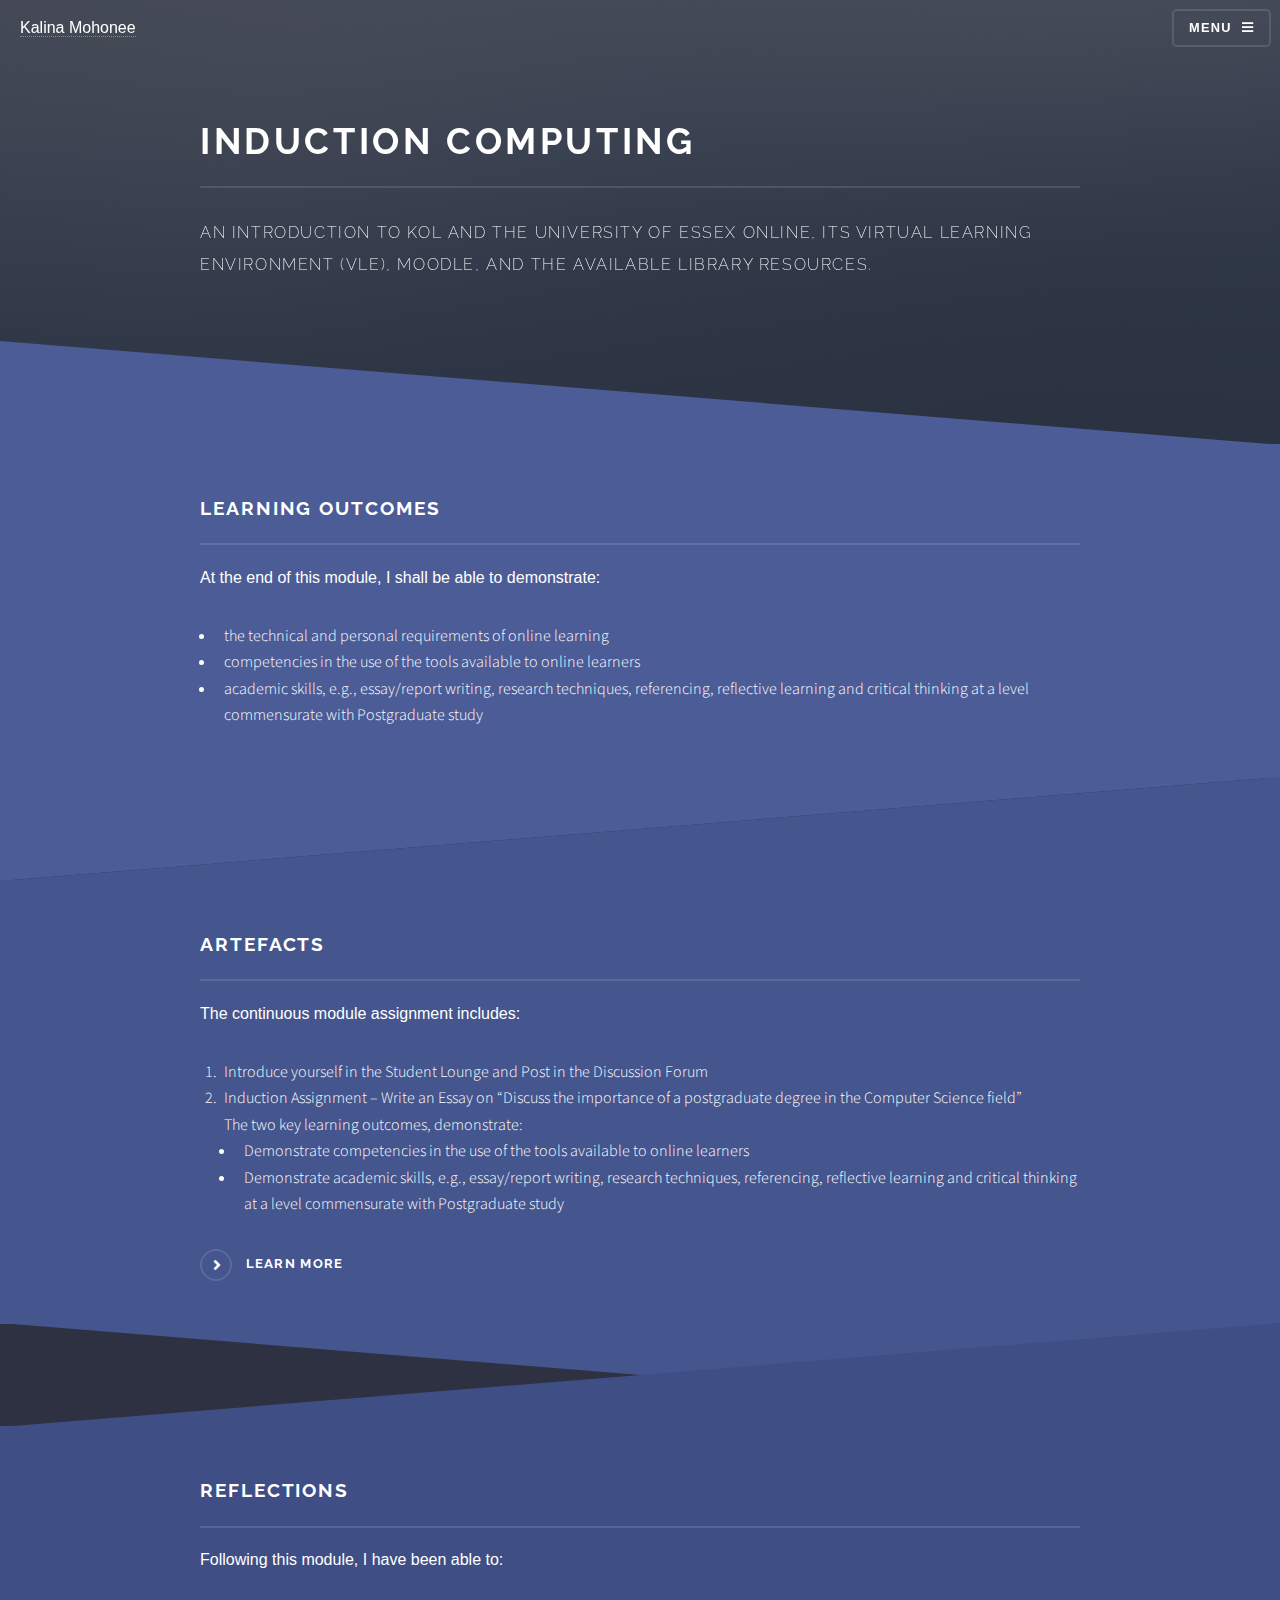
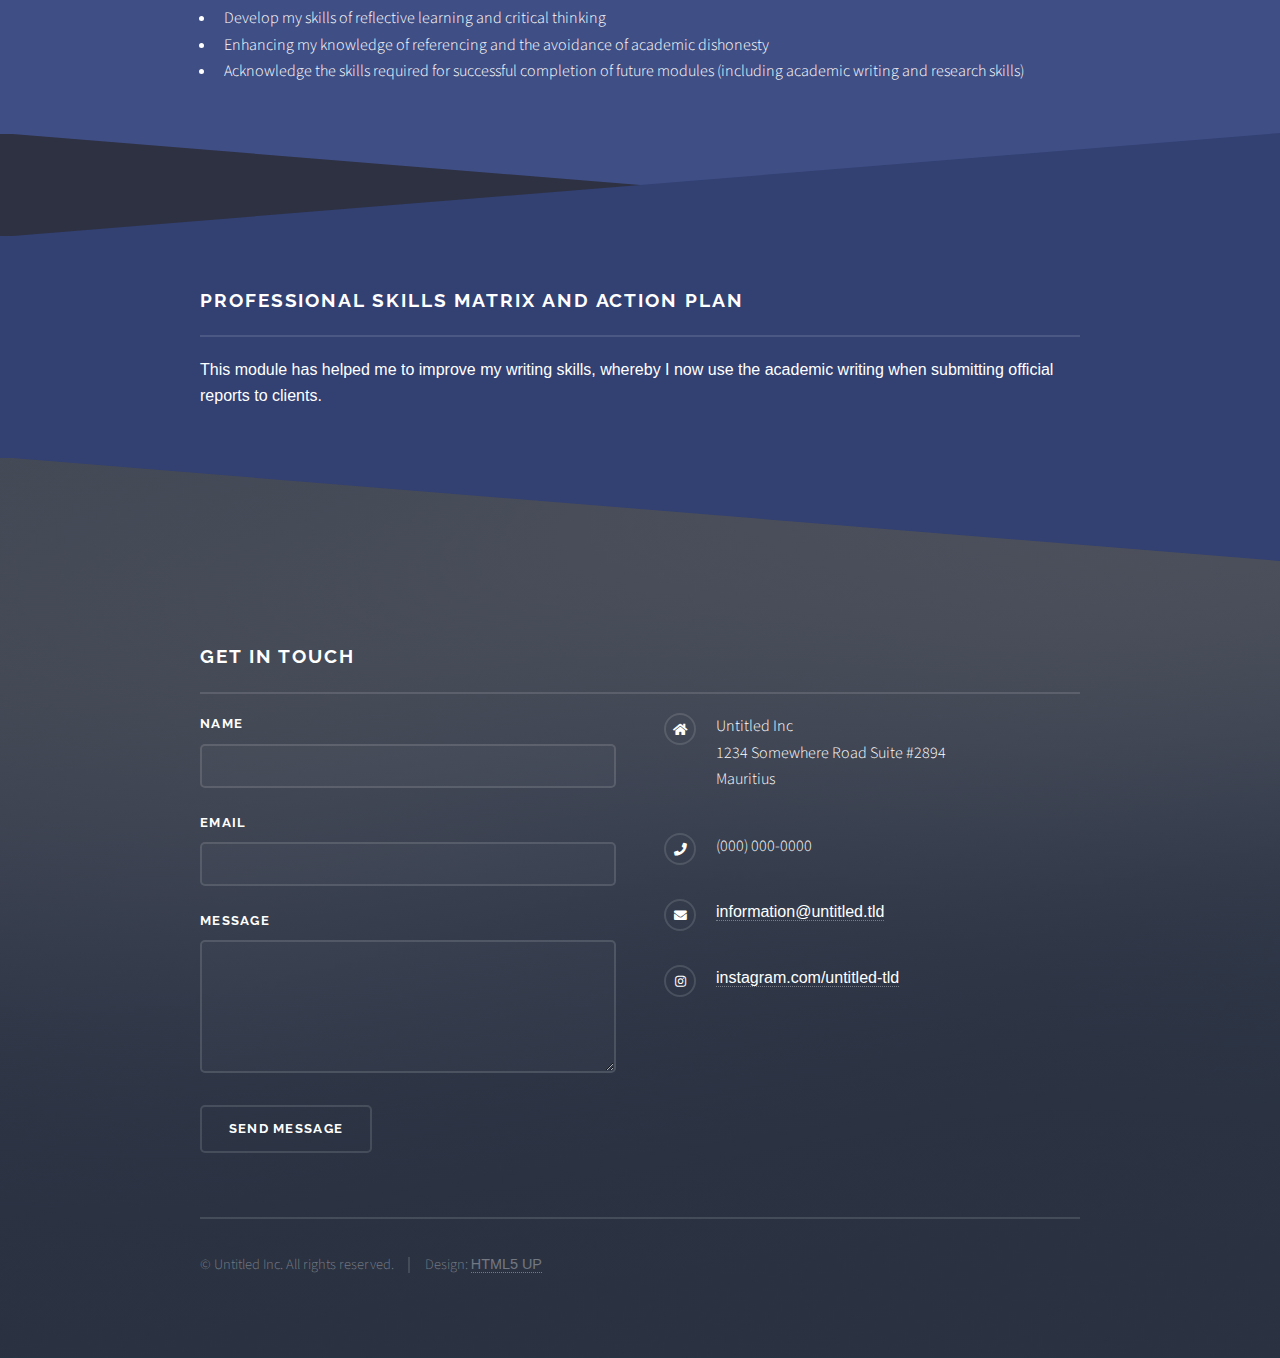
==== Module 1.html @ e8cf86b7 "Add files via upload" ====
<!DOCTYPE HTML>
<!--
	Solid State by HTML5 UP
	html5up.net | @ajlkn
	Free for personal and commercial use under the CCA 3.0 license (html5up.net/license)
-->
<html>
	<head>
		<title>Kalina Mohonee e-Portfolio</title>
		<meta charset="utf-8" />
		<meta name="viewport" content="width=device-width, initial-scale=1, user-scalable=no" />
		<link rel="stylesheet" href="assets/css/main.css" />
		<noscript><link rel="stylesheet" href="assets/css/noscript.css" /></noscript>
	</head>
	<body class="is-preload">

		<!-- Page Wrapper -->
			<div id="page-wrapper">

				<!-- Header -->
					<header id="header" class="alt style2">
						<a href="index.html" class="logo"><span> Kalina Mohonee</span></a>
						<nav>
							<a href="#menu">Menu</a>
						</nav>
					</header>

				<!-- Menu -->
					<nav id="menu">
						<ul class="links">
							<li><a href="index.html">Home</a></li>
							<li><a href="About.html">About Me</a></li>
							<li><a href="Module 1.html">Induction Computing</a></li>
							<li><a href="Module 2.html">Launching into Cyber Security</a></li>
							<li><a href="Module 3.html">Network and Information Security Management</a></li>
							<li><a href="Module 4.html">Information Risk Management</a></li>
							<li><a href="Module 5.html">Security Software Development</a></li>
							<li><a href="Module 6.html">The Human Factor</a></li>
							<li><a href="Module 7.html">Secure Systems Architecture</a></li>
							<li><a href="Module 8.html">Principles of Digital Forensics and Cyber Law</a></li>
							<li><a href="Module 9.html">Research Methods and Professional Practice</a></li>
							<li><a href="Project.html">My MSc Cyber Security Project</a></li>
						</ul>
						</nav>

				<!-- Banner -->
					<section id="banner">
						<div class="inner">
							<!-- <div class="logo"><span class="icon fa-gem"></span></div> -->
							<h2>Induction Computing</h2>
							<p>An introduction to KOL and the University of Essex Online, its virtual learning environment (VLE), Moodle, and the available library resources.</p>
						</div>
					</section>

				<!-- Wrapper -->
					<section id="wrapper">

						<!-- One -->
							<!-- <section id="one" class="wrapper spotlight style1"> -->
								<!-- <div class="inner"> -->
									<!-- <a href="#" class="image"><img src="images/pic01.jpg" alt="" /></a> -->
									<!-- <div class="content"> -->
										<!-- <h2 align="left" class="major">About Me</h2> -->
										<!-- <p align="left">I am a Card IT Specialist at ICPS, a joint venture between the Mauritius Commercial Bank (MCB) Group and High-tech Payment Systems (HPS). -->
										
										<!-- Dealing with confidential data in my work, I am mindful of the data protection. This is the primary reason why I am interested in studying the MSc Cyber Security. I also feel that, by studying this course, I would acquire new skills as well as an understanding and familiarity with Cyber-Security to enable me to fulfil the ambition of working within the security industry. -->
										
										<!-- Regarding my interest of Computer Security, it stems from previous study of Computer Forensics as a degree module in which I explored the history of computer forensics, computer crime activities and computer crime methods which was my most successful university assignment. Following this assignment, I chose the same area for my final year project, which was based on building forensic workstations for android phones. -->
										<!-- </p> -->
										<!-- <a href="#" class="special">Learn more</a>  -->
									<!-- </div> -->
								<!-- </div> -->
							<!-- </section> -->

						<!-- One -->
							<section id="one" class="wrapper alt spotlight style1">
							
								<div class="inner">
										<div class="content" align="left">
										<h2 class="major">Learning Outcomes</h2>
										<p>At the end of this module, I shall be able to demonstrate:</p>
										<ul>
										<li>the technical and personal requirements of online learning</li>
										<li>competencies in the use of the tools available to online learners</li>
										<li>academic skills, e.g., essay/report writing, research techniques, referencing, reflective learning and critical thinking at a level commensurate with Postgraduate study</li>
									</ul>
											<!-- <a href="Module 1.html" class="special">Learn more</a>   -->
									</div>
								</div>
							</section>

						<!-- Two -->
							<section id="two" class="wrapper spotlight style2">
								<div class="inner">
									<!-- <a href="#" class="image"><img src="images/pic02.jpg" alt="" /></a> -->
									<div class="content">
									<h2 class="major">Artefacts</h2>
										<p>The continuous module assignment includes:</p>
										<ol>
										<li>Introduce yourself in the Student Lounge and Post in the Discussion Forum</li>
										<li>Induction Assignment – Write an Essay on “Discuss the importance of a postgraduate degree in the Computer Science field” </br>
										The two key learning outcomes, demonstrate:</li>
										<ul>
										<li>Demonstrate competencies in the use of the tools available to online learners</li>
										<li>Demonstrate academic skills, e.g., essay/report writing, research techniques, referencing, reflective learning and critical thinking at a level commensurate with Postgraduate study</li>
										</ul>
									</ol>
											<div class="container">
										<a href="#modal-1" class="special">Learn more</a>
									</div><!-- container end -->

									<div class="modal-page" id="modal-1">

										<div class="modal-wrapper">

											<h3 class="modal-header">Feedback Obtained</h3>
											<div class="modal-body">
												<p class="modal-text">Overall this was a good attempt at the induction assignment, which has earned you a pass mark. Please see below some general feedback which I hope you find useful.
												
												Quality of written expression & presentation (Pass)
												Your writing has been fairly well presented with a suitable introduction into the importance of a postgraduate degree in computer science. You have demonstrated a fairly good level of English with a few errors. Always spell check and proofread your work before submitting it for marking. The ideas presented in the main body of your essay have been suitably discussed with some evidence of critical analysis. This then leads to a conclusion where you highlight your expectations for the course and provide your final thoughts on this topic. Moving forward please note that you should usually use the third person in academic writing and not use the first person (unless it is a reflective assignment or requires your personal experience). So by this I mean you need to avoid using "I", "we" and "me" etc.
												
												Follows instructions (Pass)
												• Addresses the set question
												• Shows good understanding
												• Meets the word count
												
												Overall you have generally addressed the various points from the assignment question demonstrating a good level of understanding of the specific requirements of this task. You have also met the word count of 750 (+10%). Your essay was 675 words (excluding the references list) and the maximum allowed word count was 825. As you begin your studies it is important to always aim to use the full number of words allowed in an assessment as this provides you the scope to demonstrate more of your critical analysis and deeper understanding of the topic.
												
												Academic integrity & wider reading (Pass)
												You have utilised a few suitable sources to support your analysis of this topic. There is some evidence of your understanding of the requirements of an academic writing style.

												In-text citations have been correctly incorporated into the body of your writing and you have included a references list where you have attempted to use the Harvard referencing format. There were a few errors, for example, you do not need to number your references and the year should be in brackets. Please review the UoE Harvard referencing guidelines.

												The Turnitin report indicated a match of 0% (excluding the matches contained within your list of references at the end), which is fine. As indicated in the academic resources (see the Harvard Referencing Guide provided in Moodle), we advise students to limit the amount of correctly attributed text to 10% - 15% of the main body of their report.

												As you start your subject modules I would advise you to continue to utilise the UoE library resources and/or Google Scholar to search for academically credible sources (journals, peer-reviewed texts and academic textbooks) that you can refer to as supporting evidence in your future assessments. It is always advisable to avoid unreliable, non peer-reviewed sources, such as internet blogs, Wikipedia, essay repository sites and so on as these are really not appropriate to use in academic writing at this level.						</p>											
											</div>

											<a href="#" class="btn btn-std mb-link"> Close me</a>
											<a href="#" class="btn btn-sm">X</a>

										</div><!-- modal wrapper end -->

									</div><!-- modal-page end -->
									</div>
								</div>
							</section>

						<!-- Four -->
							<section id="four" class="wrapper spotlight style3">
								<div class="inner">
									<!-- <a href="#" class="image"><img src="images/pic02.jpg" alt="" /></a> -->
									<div class="content" align="left">
										<h2 class="major">Reflections</h2>
										<p> Following this module, I have been able to: </p>
										<ul>
										
										<li> Develop my skills of reflective learning and critical thinking </li>
										<li> Enhancing my knowledge of referencing and the avoidance of academic dishonesty </li>
										<li> Acknowledge the skills required for successful completion of future modules (including academic writing and research skills) </li>
										</ul>
									
									</div>
								</div>
							</section>
							
						<!-- Five -->
							<section id="five" class="wrapper spotlight style5">
								<div class="inner" align="left">
									<!-- <a href="#" class="image"><img src="images/pic02.jpg" alt="" /></a> -->
									<div class="content">
										<h2 class="major">Professional skills matrix and action plan</h2>
										<p>This module has helped me to improve my writing skills, whereby I now use the academic writing when submitting official reports to clients.</p>
											
									</div>
								</div>
							</section>

									
					</section>

				<!-- Footer -->
					<section id="footer">
						<div class="inner">
							<h2 class="major">Get in touch</h2>
							<form method="post" action="#">
								<div class="fields">
									<div class="field">
										<label for="name">Name</label>
										<input type="text" name="name" id="name" />
									</div>
									<div class="field">
										<label for="email">Email</label>
										<input type="email" name="email" id="email" />
									</div>
									<div class="field">
										<label for="message">Message</label>
										<textarea name="message" id="message" rows="4"></textarea>
									</div>
								</div>
								<ul class="actions">
									<li><input type="submit" value="Send Message" /></li>
								</ul>
							</form>
							<ul class="contact">
								<li class="icon solid fa-home">
									Untitled Inc<br />
									1234 Somewhere Road Suite #2894<br />
									Mauritius
								</li>
								<li class="icon solid fa-phone">(000) 000-0000</li>
								<li class="icon solid fa-envelope"><a href="#">information@untitled.tld</a></li>
								<li class="icon brands fa-instagram"><a href="#">instagram.com/untitled-tld</a></li>
							</ul>
							<ul class="copyright">
								<li>&copy; Untitled Inc. All rights reserved.</li><li>Design: <a href="http://html5up.net">HTML5 UP</a></li>
							</ul>
						</div>
					</section>

			</div>

		<!-- Scripts -->
			<script src="assets/js/jquery.min.js"></script>
			<script src="assets/js/jquery.scrollex.min.js"></script>
			<script src="assets/js/browser.min.js"></script>
			<script src="assets/js/breakpoints.min.js"></script>
			<script src="assets/js/util.js"></script>
			<script src="assets/js/main.js"></script>

	</body>
</html>
---- assets/css/main.css ----
@import url(fontawesome-all.min.css);
@import url("https://fonts.googleapis.com/css?family=Raleway:200,700|Source+Sans+Pro:300,600,300italic,600italic");

/*
	Solid State by HTML5 UP
	html5up.net | @ajlkn
	Free for personal and commercial use under the CCA 3.0 license (html5up.net/license)
*/

html, body, div, span, applet, object,
iframe, h1, h2, h3, h4, h5, h6, p, blockquote,
pre, a, abbr, acronym, address, big, cite,
code, del, dfn, em, img, ins, kbd, q, s, samp,
small, strike, strong, sub, sup, tt, var, b,
u, i, center, dl, dt, dd, ol, ul, li, fieldset,
form, label, legend, table, caption, tbody,
tfoot, thead, tr, th, td, article, aside,
canvas, details, embed, figure, figcaption,
footer, header, hgroup, menu, nav, output, ruby,
section, summary, time, mark, audio, video {
	margin: 0;
	padding: 0;
	border: 0;
	font-size: 100%;
	font: inherit;
	vertical-align: baseline;}

article, aside, details, figcaption, figure,
footer, header, hgroup, menu, nav, section {
	display: block;}

body {
	line-height: 1;
}

ol, ul {
	list-style: none;
}

blockquote, q {
	quotes: none;
}

	blockquote:before, blockquote:after, q:before, q:after {
		content: '';
		content: none;
	}

table {
	border-collapse: collapse;
	border-spacing: 0;
}

body {
	-webkit-text-size-adjust: none;
}

mark {
	background-color: transparent;
	color: inherit;
}

input::-moz-focus-inner {
	border: 0;
	padding: 0;
}

input, select, textarea {
	-moz-appearance: none;
	-webkit-appearance: none;
	-ms-appearance: none;
	appearance: none;
}

/* Basic */

	@-ms-viewport {
		width: device-width;
	}

	body {
		-ms-overflow-style: scrollbar;
	}

	@media screen and (max-width: 480px) {

		html, body {
			min-width: 320px;
		}

	}

	html {
		box-sizing: border-box;
	}

	*, *:before, *:after {
		box-sizing: inherit;
	}

	body {
		background-color: #2e3141;
		background-image: linear-gradient(to top, rgba(46, 49, 65, 0.8), rgba(46, 49, 65, 0.8)), url("../../images/bg.jpg");
		background-size: auto,
 cover;
		background-attachment: fixed,
 fixed;
		background-position: center,
 center;
	}

		body.is-preload *, body.is-preload *:before, body.is-preload *:after {
			-moz-animation: none !important;
			-webkit-animation: none !important;
			-ms-animation: none !important;
			animation: none !important;
			-moz-transition: none !important;
			-webkit-transition: none !important;
			-ms-transition: none !important;
			transition: none !important;
		}

/* Type */

	body, input, select, textarea {
		color: #ffffff;
		font-family: "Source Sans Pro", Helvetica, sans-serif;
		font-size: 16.5pt;
		font-weight: 300;
		line-height: 1.65;
	}

		@media screen and (max-width: 1680px) {

			body, input, select, textarea {
				font-size: 13pt;
			}

		}

		@media screen and (max-width: 1280px) {

			body, input, select, textarea {
				font-size: 12pt;
			}

		}

		@media screen and (max-width: 980px) {

			body, input, select, textarea {
				font-size: 12pt;
			}

		}

		@media screen and (max-width: 736px) {

			body, input, select, textarea {
				font-size: 12pt;
			}

		}

		@media screen and (max-width: 480px) {

			body, input, select, textarea {
				font-size: 12pt;
			}

		}

	a {
		-moz-transition: color 0.2s ease-in-out, border-bottom-color 0.2s ease-in-out;
		-webkit-transition: color 0.2s ease-in-out, border-bottom-color 0.2s ease-in-out;
		-ms-transition: color 0.2s ease-in-out, border-bottom-color 0.2s ease-in-out;
		transition: color 0.2s ease-in-out, border-bottom-color 0.2s ease-in-out;
		border-bottom: dotted 1px rgba(255, 255, 255, 0.35);
		color: #ffffff;
		text-decoration: none;
	}

		a:hover {
			border-bottom-color: transparent;
			color: #ffffff !important;
		}

		a.special:not(.button) {
			text-decoration: none;
			border-bottom: 0;
			display: block;
			font-family: Raleway, Helvetica, sans-serif;
			font-size: 0.8em;
			font-weight: 700;
			letter-spacing: 0.1em;
			margin: 0 0 2em 0;
			text-transform: uppercase;
		}

			a.special:not(.button):before {
				-moz-osx-font-smoothing: grayscale;
				-webkit-font-smoothing: antialiased;
				display: inline-block;
				font-style: normal;
				font-variant: normal;
				text-rendering: auto;
				line-height: 1;
				text-transform: none !important;
				font-family: 'Font Awesome 5 Free';
				font-weight: 900;
			}

			a.special:not(.button):before {
				-moz-transition: background-color 0.2s ease-in-out;
				-webkit-transition: background-color 0.2s ease-in-out;
				-ms-transition: background-color 0.2s ease-in-out;
				transition: background-color 0.2s ease-in-out;
				border-radius: 100%;
				border: solid 2px rgba(255, 255, 255, 0.125);
				content: '\f105';
				display: inline-block;
				font-size: 1.25em;
				height: 2em;
				line-height: 1.75em;
				margin-right: 0.85em;
				text-align: center;
				text-indent: 0.15em;
				vertical-align: middle;
				width: 2em;
			}

			a.special:not(.button):hover:before {
				background-color: rgba(255, 255, 255, 0.025);
			}

			a.special:not(.button):active:before {
				background-color: rgba(255, 255, 255, 0.075);
			}

	strong, b {
		color: #ffffff;
		font-weight: 600;
	}

	em, i {
		font-style: italic;
	}

	p {
		margin: 0 0 2em 0;
	}

	h1, h2, h3, h4, h5, h6 {
		color: #ffffff;
		font-family: Raleway, Helvetica, sans-serif;
		font-weight: 700;
		letter-spacing: 0.1em;
		margin: 0 0 1em 0;
		text-transform: uppercase;
	}

		h1 a, h2 a, h3 a, h4 a, h5 a, h6 a {
			color: inherit;
			text-decoration: none;
			border-bottom: 0;
		}

		h1 span, h2 span, h3 span, h4 span, h5 span, h6 span {
			font-weight: 200;
		}

		h1.major, h2.major, h3.major, h4.major, h5.major, h6.major {
			padding-bottom: 1em;
			border-bottom: solid 2px rgba(255, 255, 255, 0.125);
		}

	h2 {
		font-size: 1.2em;
	}

	h3 {
		font-size: 0.9em;
	}

	h4 {
		font-size: 0.7em;
	}

	h5 {
		font-size: 0.7em;
	}

	h6 {
		font-size: 0.7em;
	}

	@media screen and (max-width: 736px) {

		h2 {
			font-size: 1em;
		}

		h3 {
			font-size: 0.8em;
		}

	}

	sub {
		font-size: 0.8em;
		position: relative;
		top: 0.5em;
	}

	sup {
		font-size: 0.8em;
		position: relative;
		top: -0.5em;
	}

	blockquote {
		border-left: solid 4px rgba(255, 255, 255, 0.125);
		font-style: italic;
		margin: 0 0 2em 0;
		padding: 0.5em 0 0.5em 2em;
	}

	code {
		background: rgba(255, 255, 255, 0.025);
		border-radius: 5px;
		border: solid 2px rgba(255, 255, 255, 0.125);
		font-family: "Courier New", monospace;
		font-size: 0.9em;
		margin: 0 0.25em;
		padding: 0.25em 0.65em;
	}

	pre {
		-webkit-overflow-scrolling: touch;
		font-family: "Courier New", monospace;
		font-size: 0.9em;
		margin: 0 0 2em 0;
	}

		pre code {
			display: block;
			line-height: 1.75em;
			padding: 1em 1.5em;
			overflow-x: auto;
		}

	hr {
		border: 0;
		border-bottom: solid 2px rgba(255, 255, 255, 0.125);
		margin: 2.5em 0;
	}

		hr.major {
			margin: 4em 0;
		}

	.align-left {
		text-align: left;
	}

	.align-center {
		text-align: center;
	}

	.align-right {
		text-align: right;
	}

/* Row */

	.row {
		display: flex;
		flex-wrap: wrap;
		box-sizing: border-box;
		align-items: stretch;
	}

		.row > * {
			box-sizing: border-box;
		}

		.row.gtr-uniform > * > :last-child {
			margin-bottom: 0;
		}

		.row.aln-left {
			justify-content: flex-start;
		}

		.row.aln-center {
			justify-content: center;
		}

		.row.aln-right {
			justify-content: flex-end;
		}

		.row.aln-top {
			align-items: flex-start;
		}

		.row.aln-middle {
			align-items: center;
		}

		.row.aln-bottom {
			align-items: flex-end;
		}

		.row > .imp {
			order: -1;
		}

		.row > .col-1 {
			width: 8.33333%;
		}

		.row > .off-1 {
			margin-left: 8.33333%;
		}

		.row > .col-2 {
			width: 16.66667%;
		}

		.row > .off-2 {
			margin-left: 16.66667%;
		}

		.row > .col-3 {
			width: 25%;
		}

		.row > .off-3 {
			margin-left: 25%;
		}

		.row > .col-4 {
			width: 33.33333%;
		}

		.row > .off-4 {
			margin-left: 33.33333%;
		}

		.row > .col-5 {
			width: 41.66667%;
		}

		.row > .off-5 {
			margin-left: 41.66667%;
		}

		.row > .col-6 {
			width: 50%;
		}

		.row > .off-6 {
			margin-left: 50%;
		}

		.row > .col-7 {
			width: 58.33333%;
		}

		.row > .off-7 {
			margin-left: 58.33333%;
		}

		.row > .col-8 {
			width: 66.66667%;
		}

		.row > .off-8 {
			margin-left: 66.66667%;
		}

		.row > .col-9 {
			width: 75%;
		}

		.row > .off-9 {
			margin-left: 75%;
		}

		.row > .col-10 {
			width: 83.33333%;
		}

		.row > .off-10 {
			margin-left: 83.33333%;
		}

		.row > .col-11 {
			width: 91.66667%;
		}

		.row > .off-11 {
			margin-left: 91.66667%;
		}

		.row > .col-12 {
			width: 100%;
		}

		.row > .off-12 {
			margin-left: 100%;
		}

		.row.gtr-0 {
			margin-top: 0;
			margin-left: 0em;
		}

			.row.gtr-0 > * {
				padding: 0 0 0 0em;
			}

			.row.gtr-0.gtr-uniform {
				margin-top: 0em;
			}

				.row.gtr-0.gtr-uniform > * {
					padding-top: 0em;
				}

		.row.gtr-25 {
			margin-top: 0;
			margin-left: -0.4375em;
		}

			.row.gtr-25 > * {
				padding: 0 0 0 0.4375em;
			}

			.row.gtr-25.gtr-uniform {
				margin-top: -0.4375em;
			}

				.row.gtr-25.gtr-uniform > * {
					padding-top: 0.4375em;
				}

		.row.gtr-50 {
			margin-top: 0;
			margin-left: -0.875em;
		}

			.row.gtr-50 > * {
				padding: 0 0 0 0.875em;
			}

			.row.gtr-50.gtr-uniform {
				margin-top: -0.875em;
			}

				.row.gtr-50.gtr-uniform > * {
					padding-top: 0.875em;
				}

		.row {
			margin-top: 0;
			margin-left: -1.75em;
		}

			.row > * {
				padding: 0 0 0 1.75em;
			}

			.row.gtr-uniform {
				margin-top: -1.75em;
			}

				.row.gtr-uniform > * {
					padding-top: 1.75em;
				}

		.row.gtr-150 {
			margin-top: 0;
			margin-left: -2.625em;
		}

			.row.gtr-150 > * {
				padding: 0 0 0 2.625em;
			}

			.row.gtr-150.gtr-uniform {
				margin-top: -2.625em;
			}

				.row.gtr-150.gtr-uniform > * {
					padding-top: 2.625em;
				}

		.row.gtr-200 {
			margin-top: 0;
			margin-left: -3.5em;
		}

			.row.gtr-200 > * {
				padding: 0 0 0 3.5em;
			}

			.row.gtr-200.gtr-uniform {
				margin-top: -3.5em;
			}

				.row.gtr-200.gtr-uniform > * {
					padding-top: 3.5em;
				}

		@media screen and (max-width: 1680px) {

			.row {
				display: flex;
				flex-wrap: wrap;
				box-sizing: border-box;
				align-items: stretch;
			}

				.row > * {
					box-sizing: border-box;
				}

				.row.gtr-uniform > * > :last-child {
					margin-bottom: 0;
				}

				.row.aln-left {
					justify-content: flex-start;
				}

				.row.aln-center {
					justify-content: center;
				}

				.row.aln-right {
					justify-content: flex-end;
				}

				.row.aln-top {
					align-items: flex-start;
				}

				.row.aln-middle {
					align-items: center;
				}

				.row.aln-bottom {
					align-items: flex-end;
				}

				.row > .imp-xlarge {
					order: -1;
				}

				.row > .col-1-xlarge {
					width: 8.33333%;
				}

				.row > .off-1-xlarge {
					margin-left: 8.33333%;
				}

				.row > .col-2-xlarge {
					width: 16.66667%;
				}

				.row > .off-2-xlarge {
					margin-left: 16.66667%;
				}

				.row > .col-3-xlarge {
					width: 25%;
				}

				.row > .off-3-xlarge {
					margin-left: 25%;
				}

				.row > .col-4-xlarge {
					width: 33.33333%;
				}

				.row > .off-4-xlarge {
					margin-left: 33.33333%;
				}

				.row > .col-5-xlarge {
					width: 41.66667%;
				}

				.row > .off-5-xlarge {
					margin-left: 41.66667%;
				}

				.row > .col-6-xlarge {
					width: 50%;
				}

				.row > .off-6-xlarge {
					margin-left: 50%;
				}

				.row > .col-7-xlarge {
					width: 58.33333%;
				}

				.row > .off-7-xlarge {
					margin-left: 58.33333%;
				}

				.row > .col-8-xlarge {
					width: 66.66667%;
				}

				.row > .off-8-xlarge {
					margin-left: 66.66667%;
				}

				.row > .col-9-xlarge {
					width: 75%;
				}

				.row > .off-9-xlarge {
					margin-left: 75%;
				}

				.row > .col-10-xlarge {
					width: 83.33333%;
				}

				.row > .off-10-xlarge {
					margin-left: 83.33333%;
				}

				.row > .col-11-xlarge {
					width: 91.66667%;
				}

				.row > .off-11-xlarge {
					margin-left: 91.66667%;
				}

				.row > .col-12-xlarge {
					width: 100%;
				}

				.row > .off-12-xlarge {
					margin-left: 100%;
				}

				.row.gtr-0 {
					margin-top: 0;
					margin-left: 0em;
				}

					.row.gtr-0 > * {
						padding: 0 0 0 0em;
					}

					.row.gtr-0.gtr-uniform {
						margin-top: 0em;
					}

						.row.gtr-0.gtr-uniform > * {
							padding-top: 0em;
						}

				.row.gtr-25 {
					margin-top: 0;
					margin-left: -0.4375em;
				}

					.row.gtr-25 > * {
						padding: 0 0 0 0.4375em;
					}

					.row.gtr-25.gtr-uniform {
						margin-top: -0.4375em;
					}

						.row.gtr-25.gtr-uniform > * {
							padding-top: 0.4375em;
						}

				.row.gtr-50 {
					margin-top: 0;
					margin-left: -0.875em;
				}

					.row.gtr-50 > * {
						padding: 0 0 0 0.875em;
					}

					.row.gtr-50.gtr-uniform {
						margin-top: -0.875em;
					}

						.row.gtr-50.gtr-uniform > * {
							padding-top: 0.875em;
						}

				.row {
					margin-top: 0;
					margin-left: -1.75em;
				}

					.row > * {
						padding: 0 0 0 1.75em;
					}

					.row.gtr-uniform {
						margin-top: -1.75em;
					}

						.row.gtr-uniform > * {
							padding-top: 1.75em;
						}

				.row.gtr-150 {
					margin-top: 0;
					margin-left: -2.625em;
				}

					.row.gtr-150 > * {
						padding: 0 0 0 2.625em;
					}

					.row.gtr-150.gtr-uniform {
						margin-top: -2.625em;
					}

						.row.gtr-150.gtr-uniform > * {
							padding-top: 2.625em;
						}

				.row.gtr-200 {
					margin-top: 0;
					margin-left: -3.5em;
				}

					.row.gtr-200 > * {
						padding: 0 0 0 3.5em;
					}

					.row.gtr-200.gtr-uniform {
						margin-top: -3.5em;
					}

						.row.gtr-200.gtr-uniform > * {
							padding-top: 3.5em;
						}

		}

		@media screen and (max-width: 1280px) {

			.row {
				display: flex;
				flex-wrap: wrap;
				box-sizing: border-box;
				align-items: stretch;
			}

				.row > * {
					box-sizing: border-box;
				}

				.row.gtr-uniform > * > :last-child {
					margin-bottom: 0;
				}

				.row.aln-left {
					justify-content: flex-start;
				}

				.row.aln-center {
					justify-content: center;
				}

				.row.aln-right {
					justify-content: flex-end;
				}

				.row.aln-top {
					align-items: flex-start;
				}

				.row.aln-middle {
					align-items: center;
				}

				.row.aln-bottom {
					align-items: flex-end;
				}

				.row > .imp-large {
					order: -1;
				}

				.row > .col-1-large {
					width: 8.33333%;
				}

				.row > .off-1-large {
					margin-left: 8.33333%;
				}

				.row > .col-2-large {
					width: 16.66667%;
				}

				.row > .off-2-large {
					margin-left: 16.66667%;
				}

				.row > .col-3-large {
					width: 25%;
				}

				.row > .off-3-large {
					margin-left: 25%;
				}

				.row > .col-4-large {
					width: 33.33333%;
				}

				.row > .off-4-large {
					margin-left: 33.33333%;
				}

				.row > .col-5-large {
					width: 41.66667%;
				}

				.row > .off-5-large {
					margin-left: 41.66667%;
				}

				.row > .col-6-large {
					width: 50%;
				}

				.row > .off-6-large {
					margin-left: 50%;
				}

				.row > .col-7-large {
					width: 58.33333%;
				}

				.row > .off-7-large {
					margin-left: 58.33333%;
				}

				.row > .col-8-large {
					width: 66.66667%;
				}

				.row > .off-8-large {
					margin-left: 66.66667%;
				}

				.row > .col-9-large {
					width: 75%;
				}

				.row > .off-9-large {
					margin-left: 75%;
				}

				.row > .col-10-large {
					width: 83.33333%;
				}

				.row > .off-10-large {
					margin-left: 83.33333%;
				}

				.row > .col-11-large {
					width: 91.66667%;
				}

				.row > .off-11-large {
					margin-left: 91.66667%;
				}

				.row > .col-12-large {
					width: 100%;
				}

				.row > .off-12-large {
					margin-left: 100%;
				}

				.row.gtr-0 {
					margin-top: 0;
					margin-left: 0em;
				}

					.row.gtr-0 > * {
						padding: 0 0 0 0em;
					}

					.row.gtr-0.gtr-uniform {
						margin-top: 0em;
					}

						.row.gtr-0.gtr-uniform > * {
							padding-top: 0em;
						}

				.row.gtr-25 {
					margin-top: 0;
					margin-left: -0.4375em;
				}

					.row.gtr-25 > * {
						padding: 0 0 0 0.4375em;
					}

					.row.gtr-25.gtr-uniform {
						margin-top: -0.4375em;
					}

						.row.gtr-25.gtr-uniform > * {
							padding-top: 0.4375em;
						}

				.row.gtr-50 {
					margin-top: 0;
					margin-left: -0.875em;
				}

					.row.gtr-50 > * {
						padding: 0 0 0 0.875em;
					}

					.row.gtr-50.gtr-uniform {
						margin-top: -0.875em;
					}

						.row.gtr-50.gtr-uniform > * {
							padding-top: 0.875em;
						}

				.row {
					margin-top: 0;
					margin-left: -1.75em;
				}

					.row > * {
						padding: 0 0 0 1.75em;
					}

					.row.gtr-uniform {
						margin-top: -1.75em;
					}

						.row.gtr-uniform > * {
							padding-top: 1.75em;
						}

				.row.gtr-150 {
					margin-top: 0;
					margin-left: -2.625em;
				}

					.row.gtr-150 > * {
						padding: 0 0 0 2.625em;
					}

					.row.gtr-150.gtr-uniform {
						margin-top: -2.625em;
					}

						.row.gtr-150.gtr-uniform > * {
							padding-top: 2.625em;
						}

				.row.gtr-200 {
					margin-top: 0;
					margin-left: -3.5em;
				}

					.row.gtr-200 > * {
						padding: 0 0 0 3.5em;
					}

					.row.gtr-200.gtr-uniform {
						margin-top: -3.5em;
					}

						.row.gtr-200.gtr-uniform > * {
							padding-top: 3.5em;
						}

		}

		@media screen and (max-width: 980px) {

			.row {
				display: flex;
				flex-wrap: wrap;
				box-sizing: border-box;
				align-items: stretch;
			}

				.row > * {
					box-sizing: border-box;
				}

				.row.gtr-uniform > * > :last-child {
					margin-bottom: 0;
				}

				.row.aln-left {
					justify-content: flex-start;
				}

				.row.aln-center {
					justify-content: center;
				}

				.row.aln-right {
					justify-content: flex-end;
				}

				.row.aln-top {
					align-items: flex-start;
				}

				.row.aln-middle {
					align-items: center;
				}

				.row.aln-bottom {
					align-items: flex-end;
				}

				.row > .imp-medium {
					order: -1;
				}

				.row > .col-1-medium {
					width: 8.33333%;
				}

				.row > .off-1-medium {
					margin-left: 8.33333%;
				}

				.row > .col-2-medium {
					width: 16.66667%;
				}

				.row > .off-2-medium {
					margin-left: 16.66667%;
				}

				.row > .col-3-medium {
					width: 25%;
				}

				.row > .off-3-medium {
					margin-left: 25%;
				}

				.row > .col-4-medium {
					width: 33.33333%;
				}

				.row > .off-4-medium {
					margin-left: 33.33333%;
				}

				.row > .col-5-medium {
					width: 41.66667%;
				}

				.row > .off-5-medium {
					margin-left: 41.66667%;
				}

				.row > .col-6-medium {
					width: 50%;
				}

				.row > .off-6-medium {
					margin-left: 50%;
				}

				.row > .col-7-medium {
					width: 58.33333%;
				}

				.row > .off-7-medium {
					margin-left: 58.33333%;
				}

				.row > .col-8-medium {
					width: 66.66667%;
				}

				.row > .off-8-medium {
					margin-left: 66.66667%;
				}

				.row > .col-9-medium {
					width: 75%;
				}

				.row > .off-9-medium {
					margin-left: 75%;
				}

				.row > .col-10-medium {
					width: 83.33333%;
				}

				.row > .off-10-medium {
					margin-left: 83.33333%;
				}

				.row > .col-11-medium {
					width: 91.66667%;
				}

				.row > .off-11-medium {
					margin-left: 91.66667%;
				}

				.row > .col-12-medium {
					width: 100%;
				}

				.row > .off-12-medium {
					margin-left: 100%;
				}

				.row.gtr-0 {
					margin-top: 0;
					margin-left: 0em;
				}

					.row.gtr-0 > * {
						padding: 0 0 0 0em;
					}

					.row.gtr-0.gtr-uniform {
						margin-top: 0em;
					}

						.row.gtr-0.gtr-uniform > * {
							padding-top: 0em;
						}

				.row.gtr-25 {
					margin-top: 0;
					margin-left: -0.4375em;
				}

					.row.gtr-25 > * {
						padding: 0 0 0 0.4375em;
					}

					.row.gtr-25.gtr-uniform {
						margin-top: -0.4375em;
					}

						.row.gtr-25.gtr-uniform > * {
							padding-top: 0.4375em;
						}

				.row.gtr-50 {
					margin-top: 0;
					margin-left: -0.875em;
				}

					.row.gtr-50 > * {
						padding: 0 0 0 0.875em;
					}

					.row.gtr-50.gtr-uniform {
						margin-top: -0.875em;
					}

						.row.gtr-50.gtr-uniform > * {
							padding-top: 0.875em;
						}

				.row {
					margin-top: 0;
					margin-left: -1.75em;
				}

					.row > * {
						padding: 0 0 0 1.75em;
					}

					.row.gtr-uniform {
						margin-top: -1.75em;
					}

						.row.gtr-uniform > * {
							padding-top: 1.75em;
						}

				.row.gtr-150 {
					margin-top: 0;
					margin-left: -2.625em;
				}

					.row.gtr-150 > * {
						padding: 0 0 0 2.625em;
					}

					.row.gtr-150.gtr-uniform {
						margin-top: -2.625em;
					}

						.row.gtr-150.gtr-uniform > * {
							padding-top: 2.625em;
						}

				.row.gtr-200 {
					margin-top: 0;
					margin-left: -3.5em;
				}

					.row.gtr-200 > * {
						padding: 0 0 0 3.5em;
					}

					.row.gtr-200.gtr-uniform {
						margin-top: -3.5em;
					}

						.row.gtr-200.gtr-uniform > * {
							padding-top: 3.5em;
						}

		}

		@media screen and (max-width: 736px) {

			.row {
				display: flex;
				flex-wrap: wrap;
				box-sizing: border-box;
				align-items: stretch;
			}

				.row > * {
					box-sizing: border-box;
				}

				.row.gtr-uniform > * > :last-child {
					margin-bottom: 0;
				}

				.row.aln-left {
					justify-content: flex-start;
				}

				.row.aln-center {
					justify-content: center;
				}

				.row.aln-right {
					justify-content: flex-end;
				}

				.row.aln-top {
					align-items: flex-start;
				}

				.row.aln-middle {
					align-items: center;
				}

				.row.aln-bottom {
					align-items: flex-end;
				}

				.row > .imp-small {
					order: -1;
				}

				.row > .col-1-small {
					width: 8.33333%;
				}

				.row > .off-1-small {
					margin-left: 8.33333%;
				}

				.row > .col-2-small {
					width: 16.66667%;
				}

				.row > .off-2-small {
					margin-left: 16.66667%;
				}

				.row > .col-3-small {
					width: 25%;
				}

				.row > .off-3-small {
					margin-left: 25%;
				}

				.row > .col-4-small {
					width: 33.33333%;
				}

				.row > .off-4-small {
					margin-left: 33.33333%;
				}

				.row > .col-5-small {
					width: 41.66667%;
				}

				.row > .off-5-small {
					margin-left: 41.66667%;
				}

				.row > .col-6-small {
					width: 50%;
				}

				.row > .off-6-small {
					margin-left: 50%;
				}

				.row > .col-7-small {
					width: 58.33333%;
				}

				.row > .off-7-small {
					margin-left: 58.33333%;
				}

				.row > .col-8-small {
					width: 66.66667%;
				}

				.row > .off-8-small {
					margin-left: 66.66667%;
				}

				.row > .col-9-small {
					width: 75%;
				}

				.row > .off-9-small {
					margin-left: 75%;
				}

				.row > .col-10-small {
					width: 83.33333%;
				}

				.row > .off-10-small {
					margin-left: 83.33333%;
				}

				.row > .col-11-small {
					width: 91.66667%;
				}

				.row > .off-11-small {
					margin-left: 91.66667%;
				}

				.row > .col-12-small {
					width: 100%;
				}

				.row > .off-12-small {
					margin-left: 100%;
				}

				.row.gtr-0 {
					margin-top: 0;
					margin-left: 0em;
				}

					.row.gtr-0 > * {
						padding: 0 0 0 0em;
					}

					.row.gtr-0.gtr-uniform {
						margin-top: 0em;
					}

						.row.gtr-0.gtr-uniform > * {
							padding-top: 0em;
						}

				.row.gtr-25 {
					margin-top: 0;
					margin-left: -0.3125em;
				}

					.row.gtr-25 > * {
						padding: 0 0 0 0.3125em;
					}

					.row.gtr-25.gtr-uniform {
						margin-top: -0.3125em;
					}

						.row.gtr-25.gtr-uniform > * {
							padding-top: 0.3125em;
						}

				.row.gtr-50 {
					margin-top: 0;
					margin-left: -0.625em;
				}

					.row.gtr-50 > * {
						padding: 0 0 0 0.625em;
					}

					.row.gtr-50.gtr-uniform {
						margin-top: -0.625em;
					}

						.row.gtr-50.gtr-uniform > * {
							padding-top: 0.625em;
						}

				.row {
					margin-top: 0;
					margin-left: -1.25em;
				}

					.row > * {
						padding: 0 0 0 1.25em;
					}

					.row.gtr-uniform {
						margin-top: -1.25em;
					}

						.row.gtr-uniform > * {
							padding-top: 1.25em;
						}

				.row.gtr-150 {
					margin-top: 0;
					margin-left: -1.875em;
				}

					.row.gtr-150 > * {
						padding: 0 0 0 1.875em;
					}

					.row.gtr-150.gtr-uniform {
						margin-top: -1.875em;
					}

						.row.gtr-150.gtr-uniform > * {
							padding-top: 1.875em;
						}

				.row.gtr-200 {
					margin-top: 0;
					margin-left: -2.5em;
				}

					.row.gtr-200 > * {
						padding: 0 0 0 2.5em;
					}

					.row.gtr-200.gtr-uniform {
						margin-top: -2.5em;
					}

						.row.gtr-200.gtr-uniform > * {
							padding-top: 2.5em;
						}

		}

		@media screen and (max-width: 480px) {

			.row {
				display: flex;
				flex-wrap: wrap;
				box-sizing: border-box;
				align-items: stretch;
			}

				.row > * {
					box-sizing: border-box;
				}

				.row.gtr-uniform > * > :last-child {
					margin-bottom: 0;
				}

				.row.aln-left {
					justify-content: flex-start;
				}

				.row.aln-center {
					justify-content: center;
				}

				.row.aln-right {
					justify-content: flex-end;
				}

				.row.aln-top {
					align-items: flex-start;
				}

				.row.aln-middle {
					align-items: center;
				}

				.row.aln-bottom {
					align-items: flex-end;
				}

				.row > .imp-xsmall {
					order: -1;
				}

				.row > .col-1-xsmall {
					width: 8.33333%;
				}

				.row > .off-1-xsmall {
					margin-left: 8.33333%;
				}

				.row > .col-2-xsmall {
					width: 16.66667%;
				}

				.row > .off-2-xsmall {
					margin-left: 16.66667%;
				}

				.row > .col-3-xsmall {
					width: 25%;
				}

				.row > .off-3-xsmall {
					margin-left: 25%;
				}

				.row > .col-4-xsmall {
					width: 33.33333%;
				}

				.row > .off-4-xsmall {
					margin-left: 33.33333%;
				}

				.row > .col-5-xsmall {
					width: 41.66667%;
				}

				.row > .off-5-xsmall {
					margin-left: 41.66667%;
				}

				.row > .col-6-xsmall {
					width: 50%;
				}

				.row > .off-6-xsmall {
					margin-left: 50%;
				}

				.row > .col-7-xsmall {
					width: 58.33333%;
				}

				.row > .off-7-xsmall {
					margin-left: 58.33333%;
				}

				.row > .col-8-xsmall {
					width: 66.66667%;
				}

				.row > .off-8-xsmall {
					margin-left: 66.66667%;
				}

				.row > .col-9-xsmall {
					width: 75%;
				}

				.row > .off-9-xsmall {
					margin-left: 75%;
				}

				.row > .col-10-xsmall {
					width: 83.33333%;
				}

				.row > .off-10-xsmall {
					margin-left: 83.33333%;
				}

				.row > .col-11-xsmall {
					width: 91.66667%;
				}

				.row > .off-11-xsmall {
					margin-left: 91.66667%;
				}

				.row > .col-12-xsmall {
					width: 100%;
				}

				.row > .off-12-xsmall {
					margin-left: 100%;
				}

				.row.gtr-0 {
					margin-top: 0;
					margin-left: 0em;
				}

					.row.gtr-0 > * {
						padding: 0 0 0 0em;
					}

					.row.gtr-0.gtr-uniform {
						margin-top: 0em;
					}

						.row.gtr-0.gtr-uniform > * {
							padding-top: 0em;
						}

				.row.gtr-25 {
					margin-top: 0;
					margin-left: -0.3125em;
				}

					.row.gtr-25 > * {
						padding: 0 0 0 0.3125em;
					}

					.row.gtr-25.gtr-uniform {
						margin-top: -0.3125em;
					}

						.row.gtr-25.gtr-uniform > * {
							padding-top: 0.3125em;
						}

				.row.gtr-50 {
					margin-top: 0;
					margin-left: -0.625em;
				}

					.row.gtr-50 > * {
						padding: 0 0 0 0.625em;
					}

					.row.gtr-50.gtr-uniform {
						margin-top: -0.625em;
					}

						.row.gtr-50.gtr-uniform > * {
							padding-top: 0.625em;
						}

				.row {
					margin-top: 0;
					margin-left: -1.25em;
				}

					.row > * {
						padding: 0 0 0 1.25em;
					}

					.row.gtr-uniform {
						margin-top: -1.25em;
					}

						.row.gtr-uniform > * {
							padding-top: 1.25em;
						}

				.row.gtr-150 {
					margin-top: 0;
					margin-left: -1.875em;
				}

					.row.gtr-150 > * {
						padding: 0 0 0 1.875em;
					}

					.row.gtr-150.gtr-uniform {
						margin-top: -1.875em;
					}

						.row.gtr-150.gtr-uniform > * {
							padding-top: 1.875em;
						}

				.row.gtr-200 {
					margin-top: 0;
					margin-left: -2.5em;
				}

					.row.gtr-200 > * {
						padding: 0 0 0 2.5em;
					}

					.row.gtr-200.gtr-uniform {
						margin-top: -2.5em;
					}

						.row.gtr-200.gtr-uniform > * {
							padding-top: 2.5em;
						}

		}

		@media screen and (max-width: 360px) {

			.row {
				display: flex;
				flex-wrap: wrap;
				box-sizing: border-box;
				align-items: stretch;
			}

				.row > * {
					box-sizing: border-box;
				}

				.row.gtr-uniform > * > :last-child {
					margin-bottom: 0;
				}

				.row.aln-left {
					justify-content: flex-start;
				}

				.row.aln-center {
					justify-content: center;
				}

				.row.aln-right {
					justify-content: flex-end;
				}

				.row.aln-top {
					align-items: flex-start;
				}

				.row.aln-middle {
					align-items: center;
				}

				.row.aln-bottom {
					align-items: flex-end;
				}

				.row > .imp-xxsmall {
					order: -1;
				}

				.row > .col-1-xxsmall {
					width: 8.33333%;
				}

				.row > .off-1-xxsmall {
					margin-left: 8.33333%;
				}

				.row > .col-2-xxsmall {
					width: 16.66667%;
				}

				.row > .off-2-xxsmall {
					margin-left: 16.66667%;
				}

				.row > .col-3-xxsmall {
					width: 25%;
				}

				.row > .off-3-xxsmall {
					margin-left: 25%;
				}

				.row > .col-4-xxsmall {
					width: 33.33333%;
				}

				.row > .off-4-xxsmall {
					margin-left: 33.33333%;
				}

				.row > .col-5-xxsmall {
					width: 41.66667%;
				}

				.row > .off-5-xxsmall {
					margin-left: 41.66667%;
				}

				.row > .col-6-xxsmall {
					width: 50%;
				}

				.row > .off-6-xxsmall {
					margin-left: 50%;
				}

				.row > .col-7-xxsmall {
					width: 58.33333%;
				}

				.row > .off-7-xxsmall {
					margin-left: 58.33333%;
				}

				.row > .col-8-xxsmall {
					width: 66.66667%;
				}

				.row > .off-8-xxsmall {
					margin-left: 66.66667%;
				}

				.row > .col-9-xxsmall {
					width: 75%;
				}

				.row > .off-9-xxsmall {
					margin-left: 75%;
				}

				.row > .col-10-xxsmall {
					width: 83.33333%;
				}

				.row > .off-10-xxsmall {
					margin-left: 83.33333%;
				}

				.row > .col-11-xxsmall {
					width: 91.66667%;
				}

				.row > .off-11-xxsmall {
					margin-left: 91.66667%;
				}

				.row > .col-12-xxsmall {
					width: 100%;
				}

				.row > .off-12-xxsmall {
					margin-left: 100%;
				}

				.row.gtr-0 {
					margin-top: 0;
					margin-left: 0em;
				}

					.row.gtr-0 > * {
						padding: 0 0 0 0em;
					}

					.row.gtr-0.gtr-uniform {
						margin-top: 0em;
					}

						.row.gtr-0.gtr-uniform > * {
							padding-top: 0em;
						}

				.row.gtr-25 {
					margin-top: 0;
					margin-left: -0.3125em;
				}

					.row.gtr-25 > * {
						padding: 0 0 0 0.3125em;
					}

					.row.gtr-25.gtr-uniform {
						margin-top: -0.3125em;
					}

						.row.gtr-25.gtr-uniform > * {
							padding-top: 0.3125em;
						}

				.row.gtr-50 {
					margin-top: 0;
					margin-left: -0.625em;
				}

					.row.gtr-50 > * {
						padding: 0 0 0 0.625em;
					}

					.row.gtr-50.gtr-uniform {
						margin-top: -0.625em;
					}

						.row.gtr-50.gtr-uniform > * {
							padding-top: 0.625em;
						}

				.row {
					margin-top: 0;
					margin-left: -1.25em;
				}

					.row > * {
						padding: 0 0 0 1.25em;
					}

					.row.gtr-uniform {
						margin-top: -1.25em;
					}

						.row.gtr-uniform > * {
							padding-top: 1.25em;
						}

				.row.gtr-150 {
					margin-top: 0;
					margin-left: -1.875em;
				}

					.row.gtr-150 > * {
						padding: 0 0 0 1.875em;
					}

					.row.gtr-150.gtr-uniform {
						margin-top: -1.875em;
					}

						.row.gtr-150.gtr-uniform > * {
							padding-top: 1.875em;
						}

				.row.gtr-200 {
					margin-top: 0;
					margin-left: -2.5em;
				}

					.row.gtr-200 > * {
						padding: 0 0 0 2.5em;
					}

					.row.gtr-200.gtr-uniform {
						margin-top: -2.5em;
					}

						.row.gtr-200.gtr-uniform > * {
							padding-top: 2.5em;
						}

		}

/* Section/Article */

	section.special, article.special {
		text-align: center;
	}

/* Form */

	form {
		margin: 0 0 2em 0;
	}

		form > :last-child {
			margin-bottom: 0;
		}

		form > .fields {
			display: -moz-flex;
			display: -webkit-flex;
			display: -ms-flex;
			display: flex;
			-moz-flex-wrap: wrap;
			-webkit-flex-wrap: wrap;
			-ms-flex-wrap: wrap;
			flex-wrap: wrap;
			width: calc(100% + 3em);
			margin: -1.5em 0 2em -1.5em;
		}

			form > .fields > .field {
				-moz-flex-grow: 0;
				-webkit-flex-grow: 0;
				-ms-flex-grow: 0;
				flex-grow: 0;
				-moz-flex-shrink: 0;
				-webkit-flex-shrink: 0;
				-ms-flex-shrink: 0;
				flex-shrink: 0;
				padding: 1.5em 0 0 1.5em;
				width: calc(100% - 1.5em);
			}

				form > .fields > .field.half {
					width: calc(50% - 0.75em);
				}

				form > .fields > .field.third {
					width: calc(100%/3 - 0.5em);
				}

				form > .fields > .field.quarter {
					width: calc(25% - 0.375em);
				}

		@media screen and (max-width: 480px) {

			form > .fields {
				width: calc(100% + 3em);
				margin: -1.5em 0 2em -1.5em;
			}

				form > .fields > .field {
					padding: 1.5em 0 0 1.5em;
					width: calc(100% - 1.5em);
				}

					form > .fields > .field.half {
						width: calc(100% - 1.5em);
					}

					form > .fields > .field.third {
						width: calc(100% - 1.5em);
					}

					form > .fields > .field.quarter {
						width: calc(100% - 1.5em);
					}

		}

	label {
		color: #ffffff;
		display: block;
		font-family: Raleway, Helvetica, sans-serif;
		font-size: 0.8em;
		font-weight: 700;
		letter-spacing: 0.1em;
		margin: 0 0 0.7em 0;
		text-transform: uppercase;
	}

	input[type="text"],
	input[type="password"],
	input[type="email"],
	input[type="tel"],
	select,
	textarea {
		-moz-appearance: none;
		-webkit-appearance: none;
		-ms-appearance: none;
		appearance: none;
		background: rgba(255, 255, 255, 0.025);
		border-radius: 5px;
		border: none;
		border: solid 2px rgba(255, 255, 255, 0.125);
		color: inherit;
		display: block;
		outline: 0;
		padding: 0 1em;
		text-decoration: none;
		width: 100%;
	}

		input[type="text"]:invalid,
		input[type="password"]:invalid,
		input[type="email"]:invalid,
		input[type="tel"]:invalid,
		select:invalid,
		textarea:invalid {
			box-shadow: none;
		}

		input[type="text"]:focus,
		input[type="password"]:focus,
		input[type="email"]:focus,
		input[type="tel"]:focus,
		select:focus,
		textarea:focus {
			border-color: #5b6ba6;
		}

	select {
		background-image: url("data:image/svg+xml;charset=utf8,%3Csvg xmlns='http://www.w3.org/2000/svg' width='40' height='40' preserveAspectRatio='none' viewBox='0 0 40 40'%3E%3Cpath d='M9.4,12.3l10.4,10.4l10.4-10.4c0.2-0.2,0.5-0.4,0.9-0.4c0.3,0,0.6,0.1,0.9,0.4l3.3,3.3c0.2,0.2,0.4,0.5,0.4,0.9 c0,0.4-0.1,0.6-0.4,0.9L20.7,31.9c-0.2,0.2-0.5,0.4-0.9,0.4c-0.3,0-0.6-0.1-0.9-0.4L4.3,17.3c-0.2-0.2-0.4-0.5-0.4-0.9 c0-0.4,0.1-0.6,0.4-0.9l3.3-3.3c0.2-0.2,0.5-0.4,0.9-0.4S9.1,12.1,9.4,12.3z' fill='rgba(255, 255, 255, 0.125)' /%3E%3C/svg%3E");
		background-size: 1.25rem;
		background-repeat: no-repeat;
		background-position: calc(100% - 1rem) center;
		height: 2.75em;
		padding-right: 2.75em;
		text-overflow: ellipsis;
	}

		select option {
			color: #ffffff;
			background: #2e3141;
		}

		select:focus::-ms-value {
			background-color: transparent;
		}

		select::-ms-expand {
			display: none;
		}

	input[type="text"],
	input[type="password"],
	input[type="email"],
	select {
		height: 2.75em;
	}

	textarea {
		padding: 0.75em 1em;
	}

	input[type="checkbox"],
	input[type="radio"] {
		-moz-appearance: none;
		-webkit-appearance: none;
		-ms-appearance: none;
		appearance: none;
		display: block;
		float: left;
		margin-right: -2em;
		opacity: 0;
		width: 1em;
		z-index: -1;
	}

		input[type="checkbox"] + label,
		input[type="radio"] + label {
			text-decoration: none;
			color: #ffffff;
			cursor: pointer;
			display: inline-block;
			font-size: 1em;
			font-family: "Source Sans Pro", Helvetica, sans-serif;
			text-transform: none;
			letter-spacing: 0;
			font-weight: 300;
			padding-left: 2.4em;
			padding-right: 0.75em;
			position: relative;
		}

			input[type="checkbox"] + label:before,
			input[type="radio"] + label:before {
				-moz-osx-font-smoothing: grayscale;
				-webkit-font-smoothing: antialiased;
				display: inline-block;
				font-style: normal;
				font-variant: normal;
				text-rendering: auto;
				line-height: 1;
				text-transform: none !important;
				font-family: 'Font Awesome 5 Free';
				font-weight: 900;
			}

			input[type="checkbox"] + label:before,
			input[type="radio"] + label:before {
				background: rgba(255, 255, 255, 0.025);
				border-radius: 5px;
				border: solid 2px rgba(255, 255, 255, 0.125);
				content: '';
				display: inline-block;
				font-size: 0.8em;
				height: 2.0625em;
				left: 0;
				line-height: 2.0625em;
				position: absolute;
				text-align: center;
				top: 0;
				width: 2.0625em;
			}

		input[type="checkbox"]:checked + label:before,
		input[type="radio"]:checked + label:before {
			background: #ffffff;
			border-color: #ffffff;
			content: '\f00c';
			color: #2e3141;
		}

		input[type="checkbox"]:focus + label:before,
		input[type="radio"]:focus + label:before {
			border-color: #4c5c96;
		}

	input[type="checkbox"] + label:before {
		border-radius: 5px;
	}

	input[type="radio"] + label:before {
		border-radius: 100%;
	}

	::-webkit-input-placeholder {
		color: rgba(255, 255, 255, 0.35) !important;
		opacity: 1.0;
	}

	:-moz-placeholder {
		color: rgba(255, 255, 255, 0.35) !important;
		opacity: 1.0;
	}

	::-moz-placeholder {
		color: rgba(255, 255, 255, 0.35) !important;
		opacity: 1.0;
	}

	:-ms-input-placeholder {
		color: rgba(255, 255, 255, 0.35) !important;
		opacity: 1.0;
	}

/* Box */

	.box {
		border-radius: 5px;
		border: solid 2px rgba(255, 255, 255, 0.125);
		margin-bottom: 2em;
		padding: 1.5em;
	}

		.box > :last-child,
		.box > :last-child > :last-child,
		.box > :last-child > :last-child > :last-child {
			margin-bottom: 0;
		}

		.box.alt {
			border: 0;
			border-radius: 0;
			padding: 0;
		}

/* Icon */

	.icon {
		text-decoration: none;
		border-bottom: none;
		position: relative;
	}

		.icon:before {
			-moz-osx-font-smoothing: grayscale;
			-webkit-font-smoothing: antialiased;
			display: inline-block;
			font-style: normal;
			font-variant: normal;
			text-rendering: auto;
			line-height: 1;
			text-transform: none !important;
			font-family: 'Font Awesome 5 Free';
			font-weight: 400;
		}

		.icon > .label {
			display: none;
		}

		.icon:before {
			line-height: inherit;
		}

		.icon.solid:before {
			font-weight: 900;
		}

		.icon.brands:before {
			font-family: 'Font Awesome 5 Brands';
		}

/* Image */

	.image {
		border-radius: 5px;
		border: 0;
		display: inline-block;
		position: relative;
	}

		.image img {
			border-radius: 5px;
			display: block;
		}

		.image.left, .image.right {
			max-width: 40%;
		}

			.image.left img, .image.right img {
				width: 100%;
			}

		.image.left {
			float: left;
			padding: 0 1.5em 1em 0;
			top: 0.25em;
		}

		.image.right {
			float: right;
			padding: 0 0 1em 1.5em;
			top: 0.25em;
		}

		.image.fit {
			display: block;
			margin: 0 0 2em 0;
			width: 100%;
		}

			.image.fit img {
				width: 100%;
			}

		.image.main {
			display: block;
			margin: 0 0 3em 0;
			width: 100%;
		}

			.image.main img {
				width: 100%;
			}

/* List */

	ol {
		list-style: decimal;
		margin: 0 0 2em 0;
		padding-left: 1.25em;
	}

		ol li {
			padding-left: 0.25em;
		}

	ul {
		list-style: disc;
		margin: 0 0 2em 0;
		padding-left: 1em;
	}

		ul li {
			padding-left: 0.5em;
		}

		ul.alt {
			list-style: none;
			padding-left: 0;
		}

			ul.alt li {
				border-top: solid 1px rgba(255, 255, 255, 0.125);
				padding: 0.5em 0;
			}

				ul.alt li:first-child {
					border-top: 0;
					padding-top: 0;
				}

	dl {
		margin: 0 0 2em 0;
	}

		dl dt {
			display: block;
			font-weight: 600;
			margin: 0 0 1em 0;
		}

		dl dd {
			margin-left: 2em;
		}

/* Actions */

	ul.actions {
		display: -moz-flex;
		display: -webkit-flex;
		display: -ms-flex;
		display: flex;
		cursor: default;
		list-style: none;
		margin-left: -1em;
		padding-left: 0;
	}

		ul.actions li {
			padding: 0 0 0 1em;
			vertical-align: middle;
		}

		ul.actions.special {
			-moz-justify-content: center;
			-webkit-justify-content: center;
			-ms-justify-content: center;
			justify-content: center;
			width: 100%;
			margin-left: 0;
		}

			ul.actions.special li:first-child {
				padding-left: 0;
			}

		ul.actions.stacked {
			-moz-flex-direction: column;
			-webkit-flex-direction: column;
			-ms-flex-direction: column;
			flex-direction: column;
			margin-left: 0;
		}

			ul.actions.stacked li {
				padding: 1.3em 0 0 0;
			}

				ul.actions.stacked li:first-child {
					padding-top: 0;
				}

		ul.actions.fit {
			width: calc(100% + 1em);
		}

			ul.actions.fit li {
				-moz-flex-grow: 1;
				-webkit-flex-grow: 1;
				-ms-flex-grow: 1;
				flex-grow: 1;
				-moz-flex-shrink: 1;
				-webkit-flex-shrink: 1;
				-ms-flex-shrink: 1;
				flex-shrink: 1;
				width: 100%;
			}

				ul.actions.fit li > * {
					width: 100%;
				}

			ul.actions.fit.stacked {
				width: 100%;
			}

		@media screen and (max-width: 480px) {

			ul.actions:not(.fixed) {
				-moz-flex-direction: column;
				-webkit-flex-direction: column;
				-ms-flex-direction: column;
				flex-direction: column;
				margin-left: 0;
				width: 100% !important;
			}

				ul.actions:not(.fixed) li {
					-moz-flex-grow: 1;
					-webkit-flex-grow: 1;
					-ms-flex-grow: 1;
					flex-grow: 1;
					-moz-flex-shrink: 1;
					-webkit-flex-shrink: 1;
					-ms-flex-shrink: 1;
					flex-shrink: 1;
					padding: 1em 0 0 0;
					text-align: center;
					width: 100%;
				}

					ul.actions:not(.fixed) li > * {
						width: 100%;
					}

					ul.actions:not(.fixed) li:first-child {
						padding-top: 0;
					}

					ul.actions:not(.fixed) li input[type="submit"],
					ul.actions:not(.fixed) li input[type="reset"],
					ul.actions:not(.fixed) li input[type="button"],
					ul.actions:not(.fixed) li button,
					ul.actions:not(.fixed) li .button {
						width: 100%;
					}

						ul.actions:not(.fixed) li input[type="submit"].icon:before,
						ul.actions:not(.fixed) li input[type="reset"].icon:before,
						ul.actions:not(.fixed) li input[type="button"].icon:before,
						ul.actions:not(.fixed) li button.icon:before,
						ul.actions:not(.fixed) li .button.icon:before {
							margin-left: -0.5rem;
						}

		}

/* Icons */

	ul.icons {
		cursor: default;
		list-style: none;
		padding-left: 0;
	}

		ul.icons li {
			display: inline-block;
			padding: 0 1em 0 0;
		}

			ul.icons li:last-child {
				padding-right: 0;
			}

			ul.icons li .icon:before {
				font-size: 1.25em;
			}

/* Contact */

	ul.contact {
		list-style: none;
		padding: 0;
	}

		ul.contact li {
			text-decoration: none;
			margin: 2.5em 0 0 0;
			padding: 0 0 0 3.25em;
			position: relative;
		}

			ul.contact li:before {
				-moz-osx-font-smoothing: grayscale;
				-webkit-font-smoothing: antialiased;
				display: inline-block;
				font-style: normal;
				font-variant: normal;
				text-rendering: auto;
				line-height: 1;
				text-transform: none !important;
				font-family: 'Font Awesome 5 Free';
				font-weight: 400;
			}

			ul.contact li:before {
				border-radius: 100%;
				border: solid 2px rgba(255, 255, 255, 0.125);
				display: inline-block;
				font-size: 0.8em;
				height: 2.5em;
				left: 0;
				line-height: 2.35em;
				position: absolute;
				text-align: center;
				top: 0;
				width: 2.5em;
			}

			ul.contact li:first-child {
				margin-top: 0;
			}

		@media screen and (max-width: 736px) {

			ul.contact li {
				margin: 1.5em 0 0 0;
			}

		}

/* Pagination */

	ul.pagination {
		cursor: default;
		list-style: none;
		padding-left: 0;
	}

		ul.pagination li {
			display: inline-block;
			padding-left: 0;
			vertical-align: middle;
		}

			ul.pagination li > .page {
				-moz-transition: background-color 0.2s ease-in-out, color 0.2s ease-in-out;
				-webkit-transition: background-color 0.2s ease-in-out, color 0.2s ease-in-out;
				-ms-transition: background-color 0.2s ease-in-out, color 0.2s ease-in-out;
				transition: background-color 0.2s ease-in-out, color 0.2s ease-in-out;
				border-bottom: 0;
				border-radius: 5px;
				display: inline-block;
				height: 1.5em;
				line-height: 1.5em;
				margin: 0 0.125em;
				min-width: 1.5em;
				padding: 0 0.5em;
				text-align: center;
			}

				ul.pagination li > .page:hover {
					background-color: rgba(255, 255, 255, 0.025);
				}

				ul.pagination li > .page.active {
					background-color: #4c5c96;
				}

			ul.pagination li:first-child {
				padding-right: 0.75em;
			}

			ul.pagination li:last-child {
				padding-left: 0.75em;
			}

		@media screen and (max-width: 480px) {

			ul.pagination li:nth-child(n+2):nth-last-child(n+2) {
				display: none;
			}

			ul.pagination li .button {
				width: 100%;
			}

			ul.pagination li:first-child {
				width: calc(50% - 2px);
				text-align: left;
				padding-right: 0.325em;
			}

			ul.pagination li:last-child {
				width: calc(50% - 2px);
				text-align: right;
				padding-left: 0.325em;
			}

		}

/* Table */

	.table-wrapper {
		-webkit-overflow-scrolling: touch;
		overflow-x: auto;
	}

	table {
		margin: 0 0 2em 0;
		width: 100%;
	}

		table tbody tr {
			border: solid 1px rgba(255, 255, 255, 0.125);
			border-left: 0;
			border-right: 0;
		}

			table tbody tr:nth-child(2n + 1) {
				background-color: rgba(255, 255, 255, 0.025);
			}

		table td {
			padding: 0.75em 0.75em;
		}

		table th {
			color: #ffffff;
			font-size: 0.9em;
			font-weight: 600;
			padding: 0 0.75em 0.75em 0.75em;
			text-align: left;
		}

		table thead {
			border-bottom: solid 2px rgba(255, 255, 255, 0.125);
		}

		table tfoot {
			border-top: solid 2px rgba(255, 255, 255, 0.125);
		}

		table.alt {
			border-collapse: separate;
		}

			table.alt tbody tr td {
				border: solid 1px rgba(255, 255, 255, 0.125);
				border-left-width: 0;
				border-top-width: 0;
			}

				table.alt tbody tr td:first-child {
					border-left-width: 1px;
				}

			table.alt tbody tr:first-child td {
				border-top-width: 1px;
			}

			table.alt thead {
				border-bottom: 0;
			}

			table.alt tfoot {
				border-top: 0;
			}

/* Button */

	input[type="submit"],
	input[type="reset"],
	input[type="button"],
	button,
	.button {
		-moz-appearance: none;
		-webkit-appearance: none;
		-ms-appearance: none;
		appearance: none;
		-moz-transition: background-color 0.2s ease-in-out;
		-webkit-transition: background-color 0.2s ease-in-out;
		-ms-transition: background-color 0.2s ease-in-out;
		transition: background-color 0.2s ease-in-out;
		background-color: transparent;
		border-radius: 5px;
		border: 0;
		box-shadow: inset 0 0 0 2px rgba(255, 255, 255, 0.125);
		color: #ffffff !important;
		cursor: pointer;
		display: inline-block;
		font-family: Raleway, Helvetica, sans-serif;
		font-size: 0.8em;
		font-weight: 700;
		height: 3.75em;
		letter-spacing: 0.1em;
		line-height: 3.75em;
		padding: 0 2.25em;
		text-align: center;
		text-decoration: none;
		text-transform: uppercase;
		white-space: nowrap;
	}

		input[type="submit"]:hover,
		input[type="reset"]:hover,
		input[type="button"]:hover,
		button:hover,
		.button:hover {
			background-color: rgba(255, 255, 255, 0.025);
		}

		input[type="submit"]:active,
		input[type="reset"]:active,
		input[type="button"]:active,
		button:active,
		.button:active {
			background-color: rgba(255, 255, 255, 0.075);
		}

		input[type="submit"].icon:before,
		input[type="reset"].icon:before,
		input[type="button"].icon:before,
		button.icon:before,
		.button.icon:before {
			margin-right: 0.5em;
			color: rgba(255, 255, 255, 0.35);
		}

		input[type="submit"].primary,
		input[type="reset"].primary,
		input[type="button"].primary,
		button.primary,
		.button.primary {
			background-color: #4c5c96;
			box-shadow: none;
		}

			input[type="submit"].primary:hover,
			input[type="reset"].primary:hover,
			input[type="button"].primary:hover,
			button.primary:hover,
			.button.primary:hover {
				background-color: #53639e;
			}

			input[type="submit"].primary:active,
			input[type="reset"].primary:active,
			input[type="button"].primary:active,
			button.primary:active,
			.button.primary:active {
				background-color: #45558d;
			}

			input[type="submit"].primary.icon:before,
			input[type="reset"].primary.icon:before,
			input[type="button"].primary.icon:before,
			button.primary.icon:before,
			.button.primary.icon:before {
				color: #7985b0;
			}

		input[type="submit"].fit,
		input[type="reset"].fit,
		input[type="button"].fit,
		button.fit,
		.button.fit {
			width: 100%;
		}

		input[type="submit"].small,
		input[type="reset"].small,
		input[type="button"].small,
		button.small,
		.button.small {
			font-size: 0.6em;
		}

		input[type="submit"].large,
		input[type="reset"].large,
		input[type="button"].large,
		button.large,
		.button.large {
			font-size: 1em;
		}

		input[type="submit"].disabled, input[type="submit"]:disabled,
		input[type="reset"].disabled,
		input[type="reset"]:disabled,
		input[type="button"].disabled,
		input[type="button"]:disabled,
		button.disabled,
		button:disabled,
		.button.disabled,
		.button:disabled {
			opacity: 0.25;
		}

		@media screen and (max-width: 480px) {

			input[type="submit"],
			input[type="reset"],
			input[type="button"],
			button,
			.button {
				padding: 0;
			}

		}

/* Features */

	.features {
		display: -moz-flex;
		display: -webkit-flex;
		display: -ms-flex;
		display: flex;
		-moz-flex-wrap: wrap;
		-webkit-flex-wrap: wrap;
		-ms-flex-wrap: wrap;
		flex-wrap: wrap;
		margin: 0 0 2em 0;
	}

		.features article {
			padding: 1.75em 1.75em 0.1em 1.75em ;
			background-color: #353849;
			border-radius: 5px;
			margin: 1.5em 3em 1.5em 0;
			width: calc(50% - 1.5em);
		}

			.features article:nth-child(2n) {
				margin-right: 0;
			}

			.features article .image {
				border-radius: 5px 5px 0 0;
				display: block;
				margin-bottom: 1.75em;
				margin-left: -1.75em;
				margin-top: -1.75em;
				position: relative;
				width: calc(100% + 3.5em);
			}

				.features article .image img {
					border-radius: 5px 5px 0 0;
					width: 100%;
				}

		@media screen and (max-width: 980px) {

			.features article {
				margin: 1em 2em 1em 0;
				width: calc(50% - 1em);
			}

		}

		@media screen and (max-width: 736px) {

			.features article {
				padding: 1.5em 1.5em 0.1em 1.5em ;
				margin: 0.875em 1.75em 0.875em 0;
				width: calc(50% - 0.875em - 1px);
			}

				.features article .image {
					margin-bottom: 1.5em;
					margin-left: -1.5em;
					margin-top: -1.5em;
					width: calc(100% + 3em);
				}

		}

		@media screen and (max-width: 480px) {

			.features {
				display: block;
			}

				.features article {
					width: 100%;
					margin: 0 0 2em 0 !important;
				}

		}

/* Header */

	#header {
		-moz-transition: background-color 0.2s ease-in-out;
		-webkit-transition: background-color 0.2s ease-in-out;
		-ms-transition: background-color 0.2s ease-in-out;
		transition: background-color 0.2s ease-in-out;
		background-color: rgba(53, 56, 73, 0.95);
		height: 3.5em;
		left: 0;
		line-height: 3.5em;
		padding: 0 1.25em;
		position: fixed;
		top: 0;
		width: 100%;
		z-index: 10000;
	}

		#header h1 {
			-moz-transition: opacity 0.2s ease-in-out, visibility 0.2s;
			-webkit-transition: opacity 0.2s ease-in-out, visibility 0.2s;
			-ms-transition: opacity 0.2s ease-in-out, visibility 0.2s;
			transition: opacity 0.2s ease-in-out, visibility 0.2s;
			border-bottom: 0;
			font-size: 0.8em;
			margin-bottom: 0;
			opacity: 1;
			visibility: visible;
		}

			#header h1 a {
				border: 0;
			}

		#header nav {
			font-family: Raleway, Helvetica, sans-serif;
			font-size: 0.8em;
			font-weight: 700;
			height: 3em;
			letter-spacing: 0.1em;
			line-height: 3em;
			position: absolute;
			right: 0.7em;
			text-transform: uppercase;
			top: 0.7em;
		}

			#header nav a {
				border: 0;
				display: inline-block;
				padding: 0 1em;
			}

				#header nav a:before {
					float: right;
					margin-left: 0.75em;
				}

				#header nav a[href="#menu"] {
					text-decoration: none;
					-moz-transition: background-color 0.2s ease-in-out;
					-webkit-transition: background-color 0.2s ease-in-out;
					-ms-transition: background-color 0.2s ease-in-out;
					transition: background-color 0.2s ease-in-out;
					border-radius: 5px;
					box-shadow: inset 0 0 0 2px rgba(255, 255, 255, 0.125);
					padding: 0 1.35em;
				}

					#header nav a[href="#menu"]:before {
						-moz-osx-font-smoothing: grayscale;
						-webkit-font-smoothing: antialiased;
						display: inline-block;
						font-style: normal;
						font-variant: normal;
						text-rendering: auto;
						line-height: 1;
						text-transform: none !important;
						font-family: 'Font Awesome 5 Free';
						font-weight: 900;
					}

					#header nav a[href="#menu"]:before {
						content: '\f0c9';
						line-height: inherit;
					}

					#header nav a[href="#menu"]:hover {
						background-color: rgba(255, 255, 255, 0.025);
					}

					#header nav a[href="#menu"]:active {
						background-color: rgba(255, 255, 255, 0.075);
					}

		#header.alt {
			background-color: transparent;
		}

			#header.alt h1 {
				opacity: 0;
				visibility: hidden;
			}

		@media screen and (max-width: 736px) {

			#header {
				height: 2.75em;
				line-height: 2.75em;
			}

				#header nav {
					top: 0;
					right: 0;
					height: inherit;
					line-height: inherit;
				}

					#header nav a {
						height: inherit;
						line-height: inherit;
					}

						#header nav a[href="#menu"] {
							box-shadow: none;
							padding: 0 1em;
							border-radius: 0;
						}

							#header nav a[href="#menu"]:hover, #header nav a[href="#menu"]:active {
								background-color: inherit;
							}

		}

		@media screen and (max-width: 480px) {

			#header nav a[href="#menu"] {
				width: 4em;
				white-space: nowrap;
				text-indent: 4em;
				position: relative;
			}

				#header nav a[href="#menu"]:before {
					width: inherit;
					position: absolute;
					top: 0;
					left: 0;
					text-indent: 0;
					text-align: right;
					margin-left: 0;
					padding-right: 1.25em;
				}

		}

/* Menu */

	#page-wrapper {
		-moz-transition: -moz-filter 0.25s ease;
		-webkit-transition: -webkit-filter 0.25s ease;
		-ms-transition: -ms-filter 0.25s ease;
		transition: filter 0.25s ease;
	}

	#menu {
		-moz-align-items: center;
		-webkit-align-items: center;
		-ms-align-items: center;
		align-items: center;
		display: -moz-flex;
		display: -webkit-flex;
		display: -ms-flex;
		display: flex;
		-moz-justify-content: center;
		-webkit-justify-content: center;
		-ms-justify-content: center;
		justify-content: center;
		pointer-events: none;
		-moz-transition: opacity 0.35s ease, visibility 0.35s;
		-webkit-transition: opacity 0.35s ease, visibility 0.35s;
		-ms-transition: opacity 0.35s ease, visibility 0.35s;
		transition: opacity 0.35s ease, visibility 0.35s;
		-moz-user-select: none;
		-webkit-user-select: none;
		-ms-user-select: none;
		user-select: none;
		-webkit-tap-highlight-color: rgba(0, 0, 0, 0);
		background: rgba(46, 49, 65, 0.8);
		cursor: default;
		height: 100%;
		left: 0;
		opacity: 0;
		position: fixed;
		text-align: center;
		top: 0;
		visibility: hidden;
		width: 100%;
	}

		#menu .inner {
			padding: 2.5em 1.5em 0.5em 1.5em ;
			-moz-transform: translateY(0.5em);
			-webkit-transform: translateY(0.5em);
			-ms-transform: translateY(0.5em);
			transform: translateY(0.5em);
			-moz-transition: opacity 0.35s ease, -moz-transform 0.35s ease;
			-webkit-transition: opacity 0.35s ease, -webkit-transform 0.35s ease;
			-ms-transition: opacity 0.35s ease, -ms-transform 0.35s ease;
			transition: opacity 0.35s ease, transform 0.35s ease;
			-webkit-overflow-scrolling: touch;
			background: #4c5c96;
			border-radius: 5px;
			display: block;
			max-width: 100%;
			opacity: 0;
			position: relative;
			width: 18em;
		}

		#menu h2 {
			border-bottom: solid 2px rgba(255, 255, 255, 0.125);
			padding-bottom: 1em;
		}

		#menu .close {
			background-image: url("images/close.svg");
			background-position: 75% 25%;
			background-repeat: no-repeat;
			background-size: 2em 2em;
			border: 0;
			content: '';
			display: block;
			height: 4em;
			overflow: hidden;
			position: absolute;
			right: 0;
			text-align: center;
			text-indent: 4em;
			top: 0;
			width: 4em;
		}

		#menu .links {
			list-style: none;
			margin-bottom: 1.5em;
			padding: 0;
		}

			#menu .links li {
				padding: 0;
			}

				#menu .links li a {
					border-radius: 5px;
					border: 0;
					display: block;
					font-family: Raleway, Helvetica, sans-serif;
					font-size: 0.8em;
					font-weight: 200;
					letter-spacing: 0.1em;
					line-height: 1.85em;
					padding: 0.75em 0;
					text-transform: uppercase;
				}

					#menu .links li a:hover {
						background: #45558d;
					}

		@media screen and (max-width: 736px) {

			#menu .inner {
				max-height: 100%;
				overflow-y: auto;
				overflow-x: hidden;
			}

				#menu .inner .close {
					background-size: 1.5em 1.5em;
				}

		}

	body.is-menu-visible #page-wrapper {
		-moz-filter: blur(1.5px);
		-webkit-filter: blur(1.5px);
		-ms-filter: blur(1.5px);
		filter: blur(1.5px);
	}

	body.is-menu-visible #menu {
		pointer-events: auto;
		opacity: 1;
		visibility: visible;
	}

		body.is-menu-visible #menu .inner {
			-moz-transform: translateY(0);
			-webkit-transform: translateY(0);
			-ms-transform: translateY(0);
			transform: translateY(0);
			opacity: 1;
		}

/* Banner */

	#banner {
		padding: 10em 0 4.75em 0 ;
	}

		#banner .inner {
			margin: 0 auto;
			width: 55em;
		}

		#banner .logo {
			-moz-transition: opacity 2s ease, -moz-transform 1s ease;
			-webkit-transition: opacity 2s ease, -webkit-transform 1s ease;
			-ms-transition: opacity 2s ease, -ms-transform 1s ease;
			transition: opacity 2s ease, transform 1s ease;
			-moz-transform: translateY(0);
			-webkit-transform: translateY(0);
			-ms-transform: translateY(0);
			transform: translateY(0);
			opacity: 1;
			margin: 0 0 1.3em 0;
		}

			#banner .logo .icon {
				border-radius: 100%;
				border: solid 2px rgba(255, 255, 255, 0.125);
				cursor: default;
				display: inline-block;
				font-size: 2em;
				height: 2.25em;
				line-height: 2.25em;
				text-align: center;
				width: 2.25em;
			}

		#banner h2 {
			-moz-transition: opacity 0.5s ease, -moz-transform 0.5s ease, -moz-filter 0.25s ease;
			-webkit-transition: opacity 0.5s ease, -webkit-transform 0.5s ease, -webkit-filter 0.25s ease;
			-ms-transition: opacity 0.5s ease, -ms-transform 0.5s ease, -ms-filter 0.25s ease;
			transition: opacity 0.5s ease, transform 0.5s ease, filter 0.25s ease;
			-moz-transform: translateX(0);
			-webkit-transform: translateX(0);
			-ms-transform: translateX(0);
			transform: translateX(0);
			-moz-transition-delay: 0.65s;
			-webkit-transition-delay: 0.65s;
			-ms-transition-delay: 0.65s;
			transition-delay: 0.65s;
			-moz-filter: blur(0);
			-webkit-filter: blur(0);
			-ms-filter: blur(0);
			filter: blur(0);
			opacity: 1;
			border-bottom: solid 2px rgba(255, 255, 255, 0.125);
			font-size: 2.25em;
			margin-bottom: 0.8em;
			padding-bottom: 0.4em;
		}

		#banner p {
			-moz-transition: opacity 0.5s ease, -moz-transform 0.5s ease, -moz-filter 0.25s ease;
			-webkit-transition: opacity 0.5s ease, -webkit-transform 0.5s ease, -webkit-filter 0.25s ease;
			-ms-transition: opacity 0.5s ease, -ms-transform 0.5s ease, -ms-filter 0.25s ease;
			transition: opacity 0.5s ease, transform 0.5s ease, filter 0.25s ease;
			-moz-transform: translateX(0);
			-webkit-transform: translateX(0);
			-ms-transform: translateX(0);
			transform: translateX(0);
			-moz-transition-delay: 0.8s;
			-webkit-transition-delay: 0.8s;
			-ms-transition-delay: 0.8s;
			transition-delay: 0.8s;
			-moz-filter: blur(0);
			-webkit-filter: blur(0);
			-ms-filter: blur(0);
			filter: blur(0);
			opacity: 1;
			font-family: Raleway, Helvetica, sans-serif;
			font-size: 1em;
			font-weight: 200;
			letter-spacing: 0.1em;
			line-height: 2;
			text-transform: uppercase;
		}

		@media screen and (max-width: 1280px) {

			#banner {
				padding: 7em 0 8.25em 0 ;
				background-color: #2e3141;
				background-image: linear-gradient(to top, rgba(46, 49, 65, 0.8), rgba(46, 49, 65, 0.8)), url("../../images/bg.jpg");
				background-size: auto,
 cover;
				background-position: center,
 center;
				margin-bottom: -6.5em;
			}

		}

		@media screen and (max-width: 980px) {

			#banner {
				padding: 12em 3em 12.375em 3em ;
				margin-bottom: -4.75em;
			}

				#banner .inner {
					width: 100%;
				}

		}

		@media screen and (max-width: 736px) {

			#banner {
				padding: 5em 2em 4.25em 2em ;
				margin-bottom: -2.5em;
			}

				#banner .logo {
					margin: 0 0 1em 0;
				}

					#banner .logo .icon {
						font-size: 1.5em;
					}

				#banner h2 {
					font-size: 1.5em;
				}

				#banner p {
					font-size: 0.8em;
				}

		}

		body.is-preload #banner .logo {
			-moz-transform: translateY(0.5em);
			-webkit-transform: translateY(0.5em);
			-ms-transform: translateY(0.5em);
			transform: translateY(0.5em);
			opacity: 0;
		}

		body.is-preload #banner h2 {
			opacity: 0;
			-moz-transform: translateX(0.25em);
			-webkit-transform: translateX(0.25em);
			-ms-transform: translateX(0.25em);
			transform: translateX(0.25em);
			-moz-filter: blur(2px);
			-webkit-filter: blur(2px);
			-ms-filter: blur(2px);
			filter: blur(2px);
		}

		body.is-preload #banner p {
			opacity: 0;
			-moz-transform: translateX(0.5em);
			-webkit-transform: translateX(0.5em);
			-ms-transform: translateX(0.5em);
			transform: translateX(0.5em);
			-moz-filter: blur(2px);
			-webkit-filter: blur(2px);
			-ms-filter: blur(2px);
			filter: blur(2px);
		}

/* Wrapper */

	#wrapper > header {
		padding: 11em 0 2.25em 0 ;
	}

		#wrapper > header .inner {
			margin: 0 auto;
			width: 55em;
		}

		#wrapper > header h2 {
			border-bottom: solid 2px rgba(255, 255, 255, 0.125);
			font-size: 2em;
			margin-bottom: 0.8em;
			padding-bottom: 0.4em;
		}

		#wrapper > header p {
			font-family: Raleway, Helvetica, sans-serif;
			font-size: 1em;
			font-weight: 200;
			letter-spacing: 0.1em;
			line-height: 2;
			text-transform: uppercase;
		}

	@media screen and (max-width: 1280px) {

		#wrapper > header {
			padding: 9em 0 6.25em 0 ;
			background-color: #2e3141;
			background-image: linear-gradient(to top, rgba(46, 49, 65, 0.8), rgba(46, 49, 65, 0.8)), url("../../images/bg.jpg");
			background-size: auto,
 cover;
			background-position: center,
 0% 30%;
			margin-bottom: -6.5em;
		}

	}

	@media screen and (max-width: 980px) {

		#wrapper > header {
			padding: 11em 3em 7.375em 3em ;
			background-size: auto,
 cover;
			background-position: center,
 0% 0%;
			margin-bottom: -4.75em;
		}

			#wrapper > header .inner {
				width: 100%;
			}

	}

	@media screen and (max-width: 736px) {

		#wrapper > header {
			padding: 6.5em 2em 3em 2em ;
			background-size: auto,
 125%;
			margin-bottom: -2.5em;
		}

			#wrapper > header h2 {
				font-size: 1.25em;
			}

			#wrapper > header p {
				font-size: 0.8em;
			}

	}

	.wrapper {
		background-color: #2e3141;
		margin: 6.5em 0;
		position: relative;
	}

		.wrapper:before, .wrapper:after {
			background-image: url("data:image/svg+xml;charset=utf8,%3Csvg xmlns='http://www.w3.org/2000/svg' width='100' height='100' viewBox='0 0 100 100' preserveAspectRatio='none'%3E%3Cpolygon points='0,100 100,0 100,100' style='fill:%232e3141%3B' /%3E%3C/svg%3E");
		}

		.wrapper:before {
			box-shadow: inset 0 -1px 0 0 #2e3141, 0 1px 0 0 #2e3141;
		}

		.wrapper:after {
			box-shadow: inset 0 -1px 0 0 #2e3141, 0 1px 0 0 #2e3141;
		}

		.wrapper:before, .wrapper:after {
			background-repeat: no-repeat;
			background-size: 100% 100%;
			content: '';
			display: block;
			height: 6.5em;
			position: absolute;
			width: 100%;
		}

		.wrapper:before {
			left: 0;
			top: -6.5em;
		}

		.wrapper:after {
			-moz-transform: scaleY(-1);
			-webkit-transform: scaleY(-1);
			-ms-transform: scaleY(-1);
			transform: scaleY(-1);
			bottom: -6.5em;
			left: 0;
		}

		.wrapper.alt:before {
			-moz-transform: scaleX(-1);
			-webkit-transform: scaleX(-1);
			-ms-transform: scaleX(-1);
			transform: scaleX(-1);
		}

		.wrapper.alt:after {
			-moz-transform: scaleY(-1) scaleX(-1);
			-webkit-transform: scaleY(-1) scaleX(-1);
			-ms-transform: scaleY(-1) scaleX(-1);
			transform: scaleY(-1) scaleX(-1);
		}

		.wrapper .inner {
			padding: 3em 0 1em 0 ;
			margin: 0 auto;
			width: 55em;
		}

		.wrapper.style2 {
			background-color: #353849;
		}

			.wrapper.style2:before, .wrapper.style2:after {
				background-image: url("data:image/svg+xml;charset=utf8,%3Csvg xmlns='http://www.w3.org/2000/svg' width='100' height='100' viewBox='0 0 100 100' preserveAspectRatio='none'%3E%3Cpolygon points='0,100 100,0 100,100' style='fill:%23353849%3B' /%3E%3C/svg%3E");
			}

			.wrapper.style2:before {
				box-shadow: inset 0 -1px 0 0 #353849, 0 1px 0 0 #353849;
			}

			.wrapper.style2:after {
				box-shadow: inset 0 -1px 0 0 #353849, 0 1px 0 0 #353849;
			}

		.wrapper.style3 {
			background-color: #3d4051;
		}

			.wrapper.style3:before, .wrapper.style3:after {
				background-image: url("data:image/svg+xml;charset=utf8,%3Csvg xmlns='http://www.w3.org/2000/svg' width='100' height='100' viewBox='0 0 100 100' preserveAspectRatio='none'%3E%3Cpolygon points='0,100 100,0 100,100' style='fill:%233d4051%3B' /%3E%3C/svg%3E");
			}

			.wrapper.style3:before {
				box-shadow: inset 0 -1px 0 0 #3d4051, 0 1px 0 0 #3d4051;
			}

			.wrapper.style3:after {
				box-shadow: inset 0 -1px 0 0 #3d4051, 0 1px 0 0 #3d4051;
			}

		.wrapper.style4 {
			background-color: #454858;
		}

			.wrapper.style4:before, .wrapper.style4:after {
				background-image: url("data:image/svg+xml;charset=utf8,%3Csvg xmlns='http://www.w3.org/2000/svg' width='100' height='100' viewBox='0 0 100 100' preserveAspectRatio='none'%3E%3Cpolygon points='0,100 100,0 100,100' style='fill:%23454858%3B' /%3E%3C/svg%3E");
			}

			.wrapper.style4:before {
				box-shadow: inset 0 -1px 0 0 #454858, 0 1px 0 0 #454858;
			}

			.wrapper.style4:after {
				box-shadow: inset 0 -1px 0 0 #454858, 0 1px 0 0 #454858;
			}

		.wrapper.style5 {
			background-color: #4d5060;
		}

			.wrapper.style5:before, .wrapper.style5:after {
				background-image: url("data:image/svg+xml;charset=utf8,%3Csvg xmlns='http://www.w3.org/2000/svg' width='100' height='100' viewBox='0 0 100 100' preserveAspectRatio='none'%3E%3Cpolygon points='0,100 100,0 100,100' style='fill:%234d5060%3B' /%3E%3C/svg%3E");
			}

			.wrapper.style5:before {
				box-shadow: inset 0 -1px 0 0 #4d5060, 0 1px 0 0 #4d5060;
			}

			.wrapper.style5:after {
				box-shadow: inset 0 -1px 0 0 #4d5060, 0 1px 0 0 #4d5060;
			}

		.wrapper.style6 {
			background-color: #555867;
		}

			.wrapper.style6:before, .wrapper.style6:after {
				background-image: url("data:image/svg+xml;charset=utf8,%3Csvg xmlns='http://www.w3.org/2000/svg' width='100' height='100' viewBox='0 0 100 100' preserveAspectRatio='none'%3E%3Cpolygon points='0,100 100,0 100,100' style='fill:%23555867%3B' /%3E%3C/svg%3E");
			}

			.wrapper.style6:before {
				box-shadow: inset 0 -1px 0 0 #555867, 0 1px 0 0 #555867;
			}

			.wrapper.style6:after {
				box-shadow: inset 0 -1px 0 0 #555867, 0 1px 0 0 #555867;
			}

		.wrapper.spotlight {
			background-color: #4c5c96;
		}

			.wrapper.spotlight:before, .wrapper.spotlight:after {
				background-image: url("data:image/svg+xml;charset=utf8,%3Csvg xmlns='http://www.w3.org/2000/svg' width='100' height='100' viewBox='0 0 100 100' preserveAspectRatio='none'%3E%3Cpolygon points='0,100 100,0 100,100' style='fill:%234c5c96%3B' /%3E%3C/svg%3E");
			}

			.wrapper.spotlight:before {
				box-shadow: inset 0 -1px 0 0 #4c5c96, 0 1px 0 0 #4c5c96;
			}

			.wrapper.spotlight:after {
				box-shadow: inset 0 -1px 0 0 #4c5c96, 0 1px 0 0 #4c5c96;
			}

			.wrapper.spotlight .inner {
				display: -moz-flex;
				display: -webkit-flex;
				display: -ms-flex;
				display: flex;
				-moz-align-items: center;
				-webkit-align-items: center;
				-ms-align-items: center;
				align-items: center;
				-moz-flex-direction: row;
				-webkit-flex-direction: row;
				-ms-flex-direction: row;
				flex-direction: row;
			}

			.wrapper.spotlight .image {
				border-radius: 100%;
				margin: 0 3em 2em 0;
				width: 22em;
				overflow: hidden;
				-ms-flex: 1;
			}

				.wrapper.spotlight .image img {
					
					width: 100%;
				}

			.wrapper.spotlight .content {
				width: 100%;
				-ms-flex: 2;
			}

			.wrapper.spotlight:nth-child(2n - 1) .inner {
				-moz-flex-direction: row-reverse;
				-webkit-flex-direction: row-reverse;
				-ms-flex-direction: row-reverse;
				flex-direction: row-reverse;
				text-align: right;
			}

			.wrapper.spotlight:nth-child(2n - 1) .image {
				margin: 0 0 2em 3em;
			}

			.wrapper.spotlight.style2 {
				background-color: #45558d;
			}

				.wrapper.spotlight.style2:before, .wrapper.spotlight.style2:after {
					background-image: url("data:image/svg+xml;charset=utf8,%3Csvg xmlns='http://www.w3.org/2000/svg' width='100' height='100' viewBox='0 0 100 100' preserveAspectRatio='none'%3E%3Cpolygon points='0,100 100,0 100,100' style='fill:%2345558d%3B' /%3E%3C/svg%3E");
				}

				.wrapper.spotlight.style2:before {
					box-shadow: inset 0 -1px 0 0 #45558d, 0 1px 0 0 #45558d;
				}

				.wrapper.spotlight.style2:after {
					box-shadow: inset 0 -1px 0 0 #45558d, 0 1px 0 0 #45558d;
				}

			.wrapper.spotlight.style3 {
				background-color: #3f4e85;
			}

				.wrapper.spotlight.style3:before, .wrapper.spotlight.style3:after {
					background-image: url("data:image/svg+xml;charset=utf8,%3Csvg xmlns='http://www.w3.org/2000/svg' width='100' height='100' viewBox='0 0 100 100' preserveAspectRatio='none'%3E%3Cpolygon points='0,100 100,0 100,100' style='fill:%233f4e85%3B' /%3E%3C/svg%3E");
				}

				.wrapper.spotlight.style3:before {
					box-shadow: inset 0 -1px 0 0 #3f4e85, 0 1px 0 0 #3f4e85;
				}

				.wrapper.spotlight.style3:after {
					box-shadow: inset 0 -1px 0 0 #3f4e85, 0 1px 0 0 #3f4e85;
				}

			.wrapper.spotlight.style4 {
				background-color: #39477c;
			}

				.wrapper.spotlight.style4:before, .wrapper.spotlight.style4:after {
					background-image: url("data:image/svg+xml;charset=utf8,%3Csvg xmlns='http://www.w3.org/2000/svg' width='100' height='100' viewBox='0 0 100 100' preserveAspectRatio='none'%3E%3Cpolygon points='0,100 100,0 100,100' style='fill:%2339477c%3B' /%3E%3C/svg%3E");
				}

				.wrapper.spotlight.style4:before {
					box-shadow: inset 0 -1px 0 0 #39477c, 0 1px 0 0 #39477c;
				}

				.wrapper.spotlight.style4:after {
					box-shadow: inset 0 -1px 0 0 #39477c, 0 1px 0 0 #39477c;
				}

			.wrapper.spotlight.style5 {
				background-color: #324072;
			}

				.wrapper.spotlight.style5:before, .wrapper.spotlight.style5:after {
					background-image: url("data:image/svg+xml;charset=utf8,%3Csvg xmlns='http://www.w3.org/2000/svg' width='100' height='100' viewBox='0 0 100 100' preserveAspectRatio='none'%3E%3Cpolygon points='0,100 100,0 100,100' style='fill:%23324072%3B' /%3E%3C/svg%3E");
				}

				.wrapper.spotlight.style5:before {
					box-shadow: inset 0 -1px 0 0 #324072, 0 1px 0 0 #324072;
				}

				.wrapper.spotlight.style5:after {
					box-shadow: inset 0 -1px 0 0 #324072, 0 1px 0 0 #324072;
				}

			.wrapper.spotlight.style6 {
				background-color: #2d3a69;
			}

				.wrapper.spotlight.style6:before, .wrapper.spotlight.style6:after {
					background-image: url("data:image/svg+xml;charset=utf8,%3Csvg xmlns='http://www.w3.org/2000/svg' width='100' height='100' viewBox='0 0 100 100' preserveAspectRatio='none'%3E%3Cpolygon points='0,100 100,0 100,100' style='fill:%232d3a69%3B' /%3E%3C/svg%3E");
				}

				.wrapper.spotlight.style6:before {
					box-shadow: inset 0 -1px 0 0 #2d3a69, 0 1px 0 0 #2d3a69;
				}

				.wrapper.spotlight.style6:after {
					box-shadow: inset 0 -1px 0 0 #2d3a69, 0 1px 0 0 #2d3a69;
				}

		@media screen and (max-width: 980px) {

			.wrapper {
				margin: 4.75em 0;
			}

				.wrapper:before, .wrapper:after {
					height: 4.75em;
				}

				.wrapper:before {
					top: -4.75em;
				}

				.wrapper:after {
					bottom: -4.75em;
					left: 0;
				}

				.wrapper .inner {
					padding: 3em 3em 1em 3em ;
					width: 100%;
				}

				.wrapper.spotlight .image {
					margin: 0 2em 2em 0;
					width: 32em;
				}

				.wrapper.spotlight:nth-child(2n - 1) .image {
					margin: 0 0 2em 2em;
				}

		}

		@media screen and (max-width: 736px) {

			.wrapper {
				margin: 2.5em 0;
			}

				.wrapper:before, .wrapper:after {
					height: 2.5em;
				}

				.wrapper:before {
					top: -2.5em;
				}

				.wrapper:after {
					bottom: -2.5em;
					left: 0;
				}

				.wrapper .inner {
					padding: 2em 2em 0.1em 2em ;
				}

				.wrapper.spotlight .inner {
					-moz-align-items: -moz-flex-start;
					-webkit-align-items: -webkit-flex-start;
					-ms-align-items: -ms-flex-start;
					align-items: flex-start;
				}

				.wrapper.spotlight .image {
					width: 19em;
					margin: 0 1.75em 2em 0;
				}

				.wrapper.spotlight:nth-child(2n - 1) .image {
					margin: 0 0 2em 1.75em;
				}

		}

		@media screen and (max-width: 480px) {

			.wrapper.spotlight .inner {
				display: block;
			}

			.wrapper.spotlight .image {
				margin: 0 0 1em 0 !important;
				max-width: 85%;
				width: 12em;
			}

		}

		@media screen and (max-width: 360px) {

			.wrapper .inner {
				padding: 2em 1.5em 0.1em 1.5em ;
			}

		}

/* Footer */

	#footer .inner {
		padding: 5em 0 3em 0 ;
		display: -moz-flex;
		display: -webkit-flex;
		display: -ms-flex;
		display: flex;
		-moz-flex-direction: row;
		-webkit-flex-direction: row;
		-ms-flex-direction: row;
		flex-direction: row;
		-moz-flex-wrap: wrap;
		-webkit-flex-wrap: wrap;
		-ms-flex-wrap: wrap;
		flex-wrap: wrap;
		margin: 0 auto;
		width: 55em;
	}

		#footer .inner > * {
			width: 100%;
		}

		#footer .inner form {
			margin: 0 3em 0 0;
			width: calc(50% - 1.5em);
		}

		#footer .inner .contact {
			width: calc(50% - 1.5em);
		}

		#footer .inner .copyright {
			border-top: solid 2px rgba(255, 255, 255, 0.125);
			list-style: none;
			margin: 4em 0 2em 0;
			padding: 2em 0 0 0;
			width: 100%;
		}

			#footer .inner .copyright li {
				border-left: solid 2px rgba(255, 255, 255, 0.125);
				color: rgba(255, 255, 255, 0.35);
				display: inline-block;
				font-size: 0.9em;
				line-height: 1;
				margin-left: 1em;
				padding: 0;
				padding-left: 1em;
			}

				#footer .inner .copyright li:first-child {
					border-left: 0;
					margin-left: 0;
					padding-left: 0;
				}

				#footer .inner .copyright li a {
					color: inherit;
				}

	@media screen and (max-width: 1280px) {

		#footer {
			background-color: #2e3141;
			background-image: linear-gradient(to top, rgba(46, 49, 65, 0.8), rgba(46, 49, 65, 0.8)), url("../../images/bg.jpg");
			background-size: auto,
 cover;
			background-position: center,
 center;
			margin-top: -6.5em;
			padding-top: 6.5em;
		}

	}

	@media screen and (max-width: 980px) {

		#footer {
			margin-top: -4.75em;
			padding-top: 4.75em;
		}

			#footer .inner {
				padding: 3em 3em 1em 3em ;
				display: block;
				width: 100%;
			}

				#footer .inner form {
					width: 100%;
					margin: 0 0 4em 0;
				}

				#footer .inner .contact {
					width: 100%;
					margin: 0 0 4em 0;
				}

				#footer .inner .copyright {
					margin: 4em 0 2em 0;
				}

	}

	@media screen and (max-width: 736px) {

		#footer {
			margin-top: -2.5em;
			padding-top: 2.5em;
		}

			#footer .inner {
				padding: 2em 2em 0.1em 2em ;
			}

				#footer .inner form {
					margin: 0 0 3em 0;
				}

				#footer .inner .contact {
					margin: 0 0 3em 0;
				}

	}

	@media screen and (max-width: 480px) {

		#footer .inner .copyright li {
			border-left: 0;
			display: block;
			margin: 1em 0 0 0;
			padding-left: 0;
		}

			#footer .inner .copyright li:first-child {
				margin-top: 0;
			}

	}

	@media screen and (max-width: 360px) {

		#footer .inner {
			padding: 2em 1.5em 0.1em 1.5em ;
		}

	}
	
	
	
	/* css variables */
:root {
	--width-A: 100px;
	--width-B: calc(var(--width-A) / 2);
	--width-C: calc(50% - var(--width-B));
	--color-1: #27f;
	--color-1a: #05d;
	--color-2: #eee;
	--color-3: #ddd;
	--color-4: #3b1;
	--color-4a: #280;
	--color-5: rgba(0,0,0,0.75);
	--modal-width: 40vw;
	--modal-calc: calc(var(--modal-width) / 2);
	--modal-position-x: calc(50% - var(--modal-calc));
}

/* global site styles */

* {
	margin: 0;
	padding: 0;
	/* outline: 1px solid red; */
}

h1, h3, p, a {
	font-family: Helvetica, sans-serif;
}

/* buttons/links styles */

.btn {
	color: var(--color-2);
	display: block;
	font-weight: 600;
	text-align: center;
	text-decoration: none;
}

.btn-sm {
	background-color: var(--color-5);
	border-radius: 50%;
	display: block;
	padding: 5px 10px;
	position: absolute;
	top: 5px;
	right: 5px;
}

.btn-std {
	border-radius: 5px;
	padding: 10px 20px;
	width: var(--width-A);
	transition: 1s ease-in;
}

.btn-std:hover {
	transition: 1s ease-out;
}

.mt-link{
	/* background-color: var(--color-1); */
	margin: 20px var(--width-C) 0;
}

.mt-link:hover {
	background-color: var(--color-1a);
}

.mb-link {
	background-color: var(--color-4);
}

.mb-link:hover {
	background-color: var(--color-4a);
}

/* site markup */

.container {
	margin: 20px auto;
	max-width: 1200px;
}

.main-header, .random-text-header {
	margin: 20px 0;
	text-align: center;
}

.random-text-header {
	margin: 20px 0 5px;
}

/* modal markup */

.modal-page {
	/* background-color: var(--color-5); */
	display: none;
	position: fixed;
	left: 0;
	top: 0;
	height: 100%;
	width: 100%;
	overflow-y: auto;
}

.modal-wrapper {
	background-color: var(--color-3);
	border-radius: 10px;
	position: absolute;
	left: var(--modal-position-x);
	padding: 1%;
	width: var(--modal-width);
}

.modal-header {
	text-align: center;
	margin-bottom: 20px;
}

.modal-body {
	margin: 10px 5px;
}

.modal-text {
	padding: 10px;
	text-align: justify;
}

/* modal show and hide */

#modal-1:target {
	display: block;
}

/* modal animation */

.modal-wrapper {
	top: -20vh;
	animation: show 1s ease-out forwards;
}

@keyframes show {
	0% { opacity: 0; transform: scaleX(0.05)}
	50% { transform: translateY(55vh) scaleY(0.8); }
	75% { transform: translateY(40vh) scaleY(1.2); }
	90% { transform: translateY(50vh) scaleY(1) scaleX(1); }
	100% { transform: translateY(45vh); opacity: 1; }
}
---- assets/css/noscript.css ----
/*
	Solid State by HTML5 UP
	html5up.net | @ajlkn
	Free for personal and commercial use under the CCA 3.0 license (html5up.net/license)
*/

/* Banner */

	body.is-preload #banner .logo {
		-moz-transform: none;
		-webkit-transform: none;
		-ms-transform: none;
		transform: none;
		opacity: 1;
	}

	body.is-preload #banner h2 {
		opacity: 1;
		-moz-transform: none;
		-webkit-transform: none;
		-ms-transform: none;
		transform: none;
		-moz-filter: none;
		-webkit-filter: none;
		-ms-filter: none;
		filter: none;
	}

	body.is-preload #banner p {
		opacity: 01;
		-moz-transform: none;
		-webkit-transform: none;
		-ms-transform: none;
		transform: none;
		-moz-filter: none;
		-webkit-filter: none;
		-ms-filter: none;
		filter: none;
	}
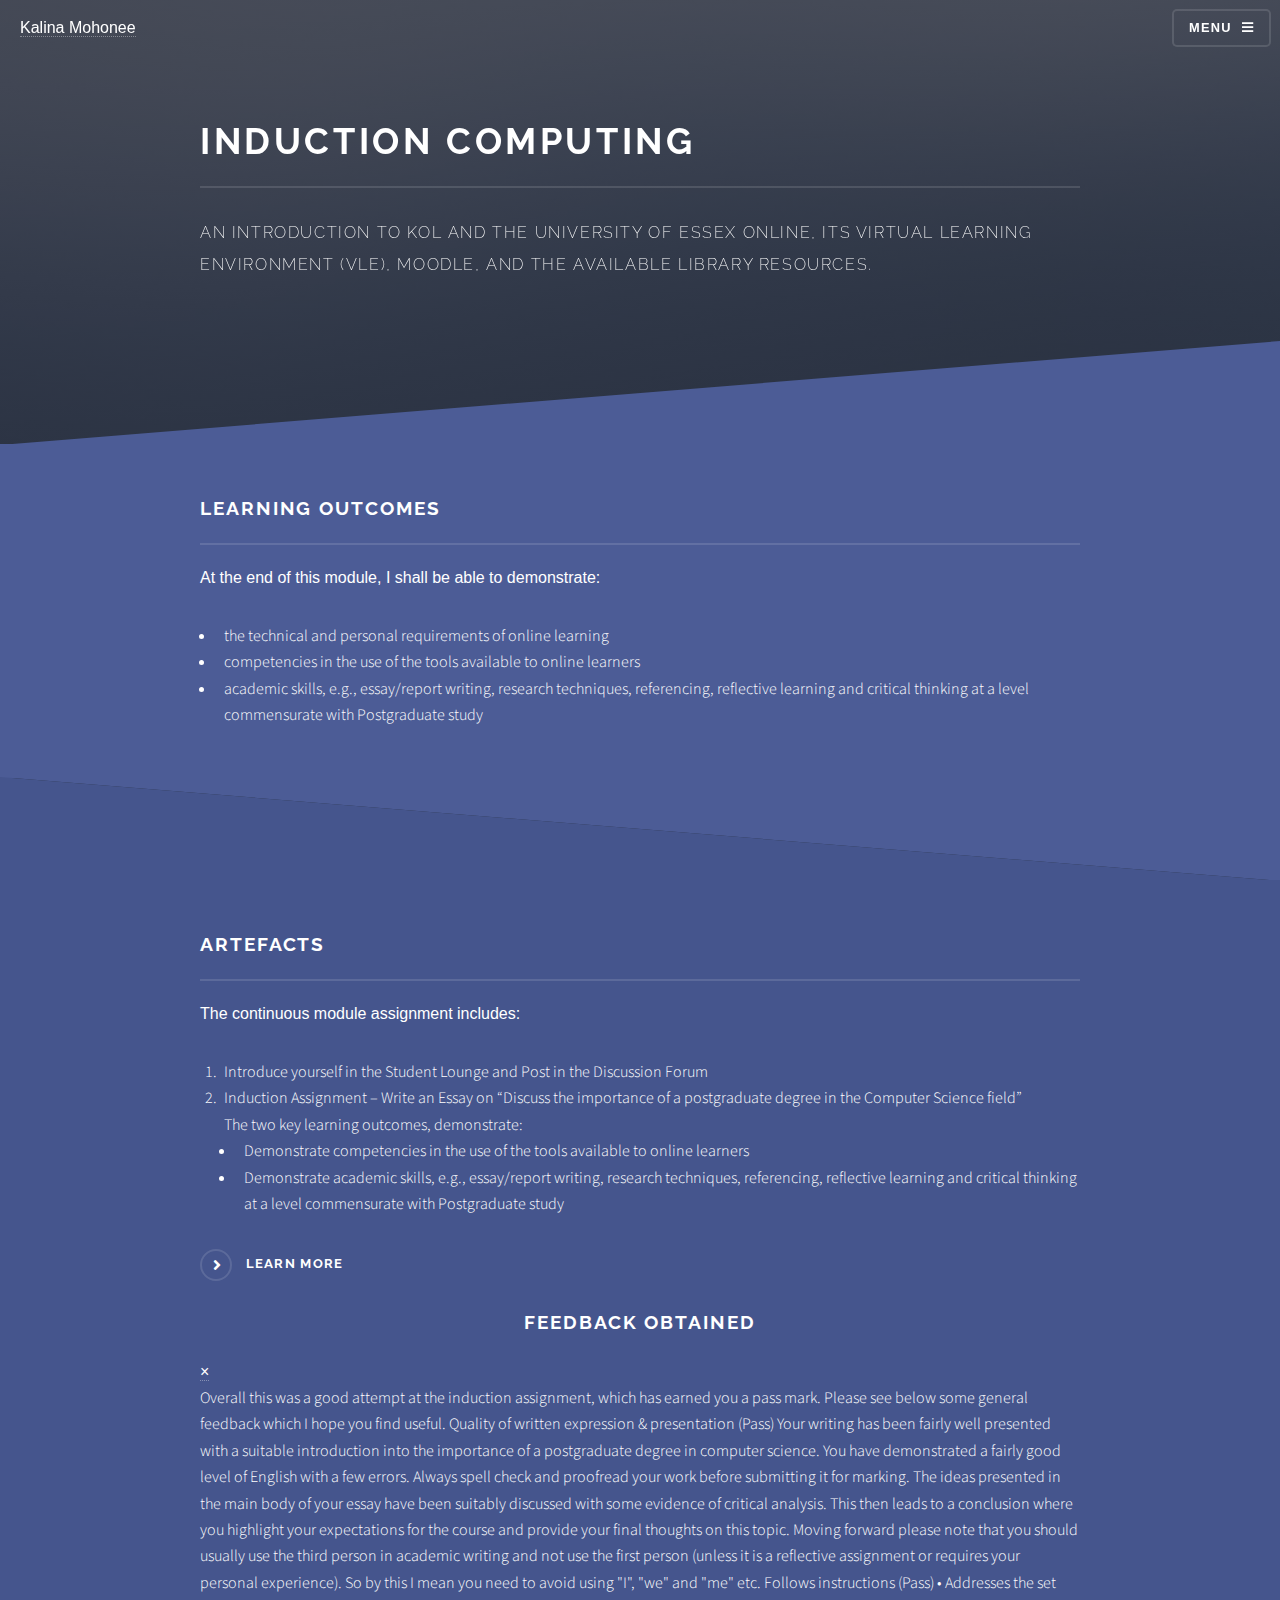
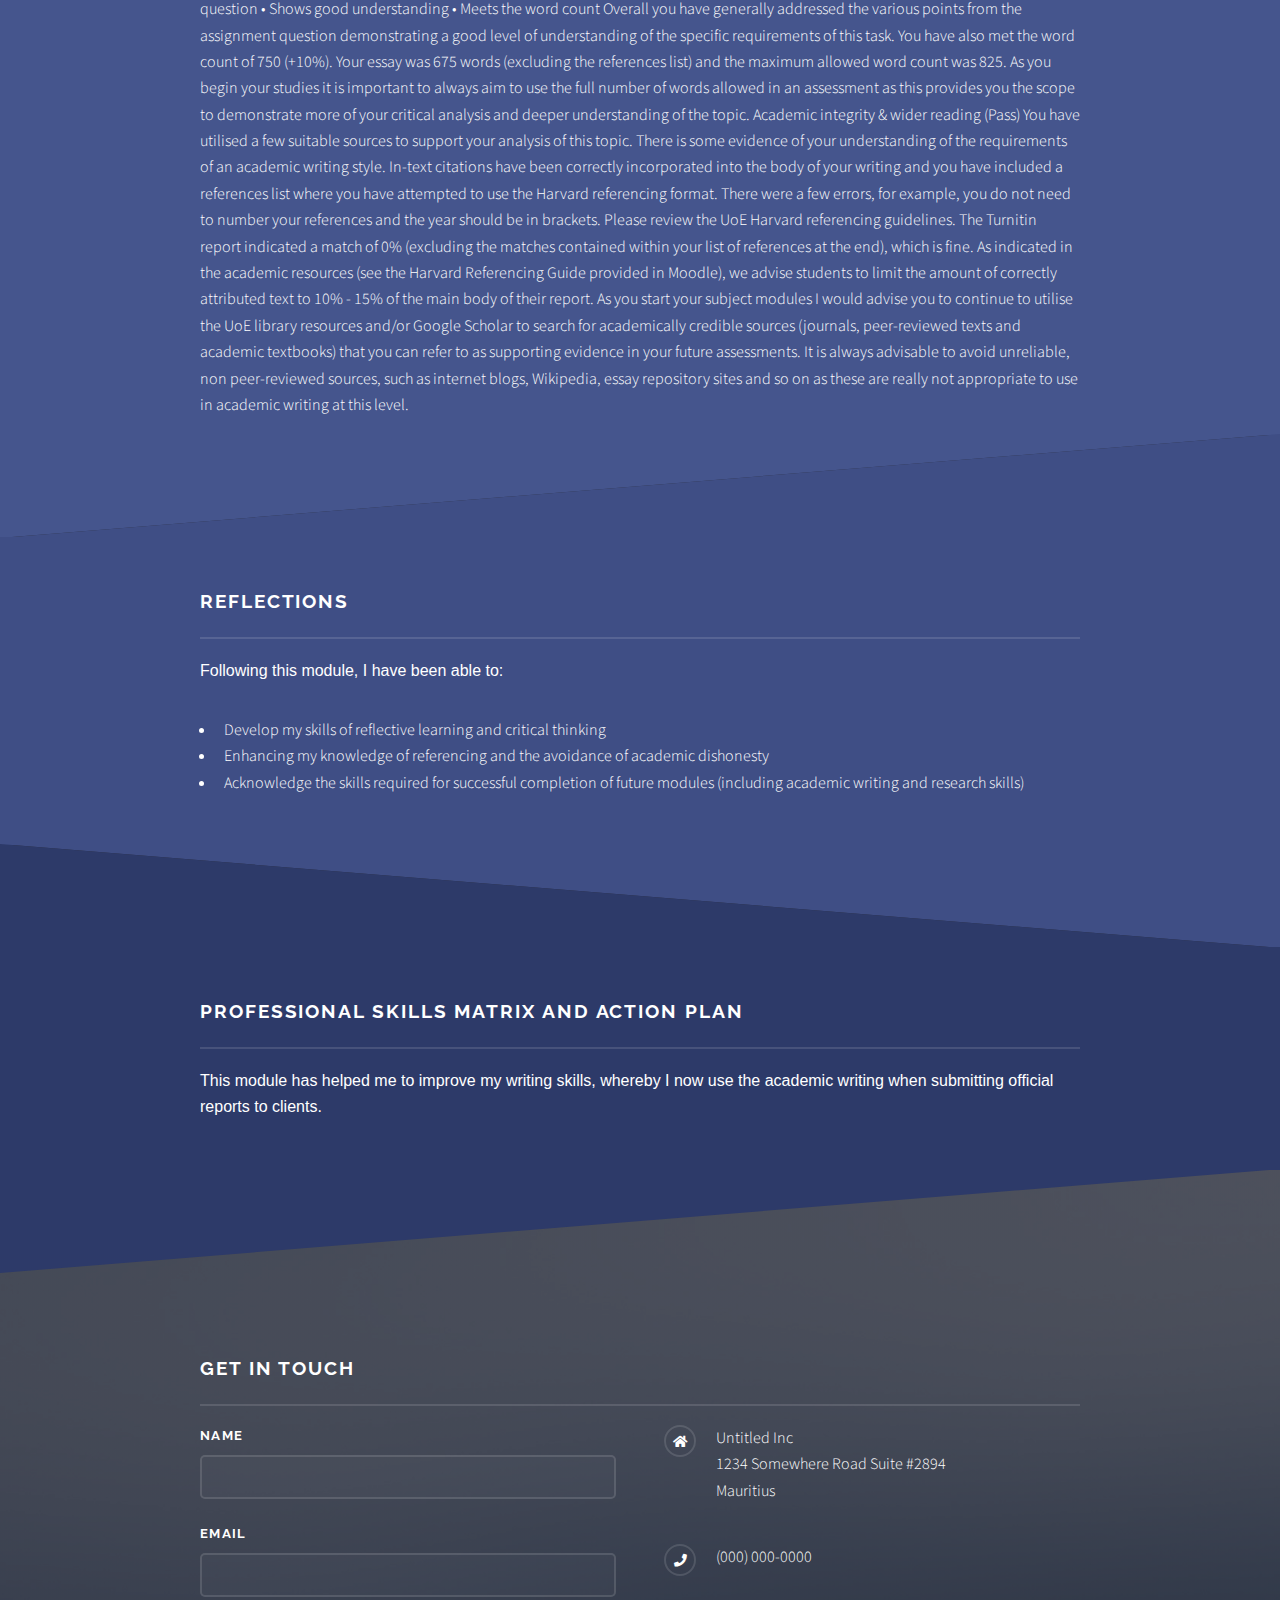
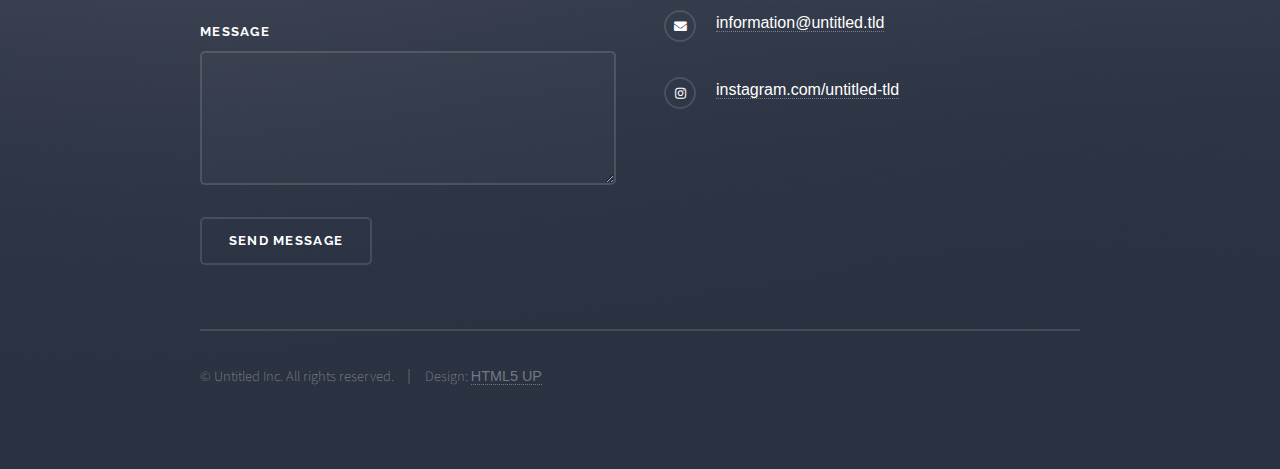
==== commit 22806432: "Update Module 1.html" ====
--- a/Module 1.html
+++ b/Module 1.html
@@ -73,7 +73,7 @@
 							<!-- </section> -->
 
 						<!-- One -->
-							<section id="one" class="wrapper alt spotlight style1">
+							<section id="one" class="wrapper spotlight style1">
 							
 								<div class="inner">
 										<div class="content" align="left">
@@ -90,7 +90,7 @@
 							</section>
 
 						<!-- Two -->
-							<section id="two" class="wrapper spotlight style2">
+							<section id="two" class="wrapper alt spotlight style2">
 								<div class="inner">
 									<!-- <a href="#" class="image"><img src="images/pic02.jpg" alt="" /></a> -->
 									<div class="content">
@@ -106,16 +106,17 @@
 										</ul>
 									</ol>
 											<div class="container">
-										<a href="#modal-1" class="special">Learn more</a>
+										<a href="#popup1" class="special">Learn more</a>
 									</div><!-- container end -->
 
-									<div class="modal-page" id="modal-1">
-
-										<div class="modal-wrapper">
-
-											<h3 class="modal-header">Feedback Obtained</h3>
-											<div class="modal-body">
-												<p class="modal-text">Overall this was a good attempt at the induction assignment, which has earned you a pass mark. Please see below some general feedback which I hope you find useful.
+									<div class="overlay" id="popup1">
+
+										<div class="popup">
+
+											<h2 class="modal-header">Feedback Obtained</h2>
+											<a class="close" href="#">&times;</a>
+											<div class="content">
+												Overall this was a good attempt at the induction assignment, which has earned you a pass mark. Please see below some general feedback which I hope you find useful.
 												
 												Quality of written expression & presentation (Pass)
 												Your writing has been fairly well presented with a suitable introduction into the importance of a postgraduate degree in computer science. You have demonstrated a fairly good level of English with a few errors. Always spell check and proofread your work before submitting it for marking. The ideas presented in the main body of your essay have been suitably discussed with some evidence of critical analysis. This then leads to a conclusion where you highlight your expectations for the course and provide your final thoughts on this topic. Moving forward please note that you should usually use the third person in academic writing and not use the first person (unless it is a reflective assignment or requires your personal experience). So by this I mean you need to avoid using "I", "we" and "me" etc.
@@ -134,13 +135,10 @@
 
 												The Turnitin report indicated a match of 0% (excluding the matches contained within your list of references at the end), which is fine. As indicated in the academic resources (see the Harvard Referencing Guide provided in Moodle), we advise students to limit the amount of correctly attributed text to 10% - 15% of the main body of their report.
 
-												As you start your subject modules I would advise you to continue to utilise the UoE library resources and/or Google Scholar to search for academically credible sources (journals, peer-reviewed texts and academic textbooks) that you can refer to as supporting evidence in your future assessments. It is always advisable to avoid unreliable, non peer-reviewed sources, such as internet blogs, Wikipedia, essay repository sites and so on as these are really not appropriate to use in academic writing at this level.						</p>											
+												As you start your subject modules I would advise you to continue to utilise the UoE library resources and/or Google Scholar to search for academically credible sources (journals, peer-reviewed texts and academic textbooks) that you can refer to as supporting evidence in your future assessments. It is always advisable to avoid unreliable, non peer-reviewed sources, such as internet blogs, Wikipedia, essay repository sites and so on as these are really not appropriate to use in academic writing at this level.																	
 											</div>
 
-											<a href="#" class="btn btn-std mb-link"> Close me</a>
-											<a href="#" class="btn btn-sm">X</a>
-
-										</div><!-- modal wrapper end -->
+											</div><!-- modal wrapper end -->
 
 									</div><!-- modal-page end -->
 									</div>
@@ -166,7 +164,7 @@
 							</section>
 							
 						<!-- Five -->
-							<section id="five" class="wrapper spotlight style5">
+							<section id="five" class="wrapper alt spotlight style6">
 								<div class="inner" align="left">
 									<!-- <a href="#" class="image"><img src="images/pic02.jpg" alt="" /></a> -->
 									<div class="content">
@@ -230,4 +228,4 @@
 			<script src="assets/js/main.js"></script>
 
 	</body>
-</html>+</html>
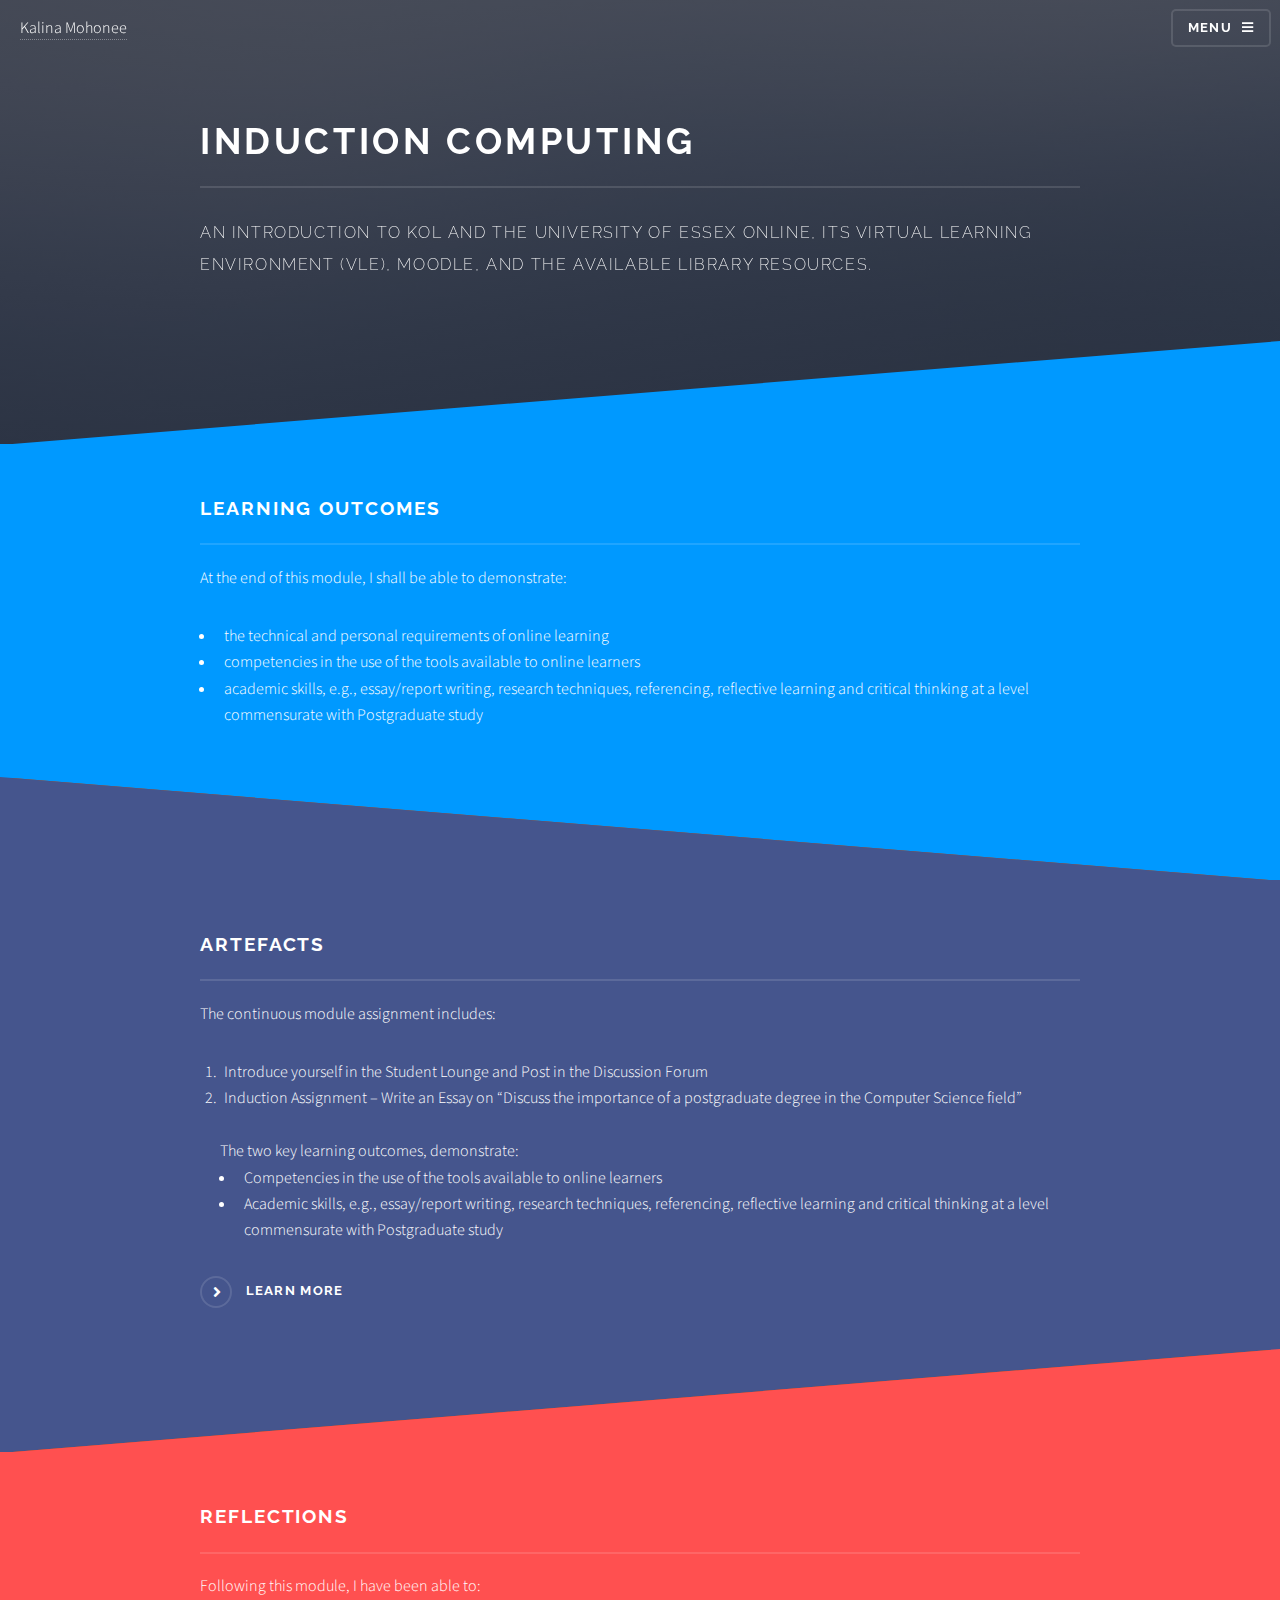
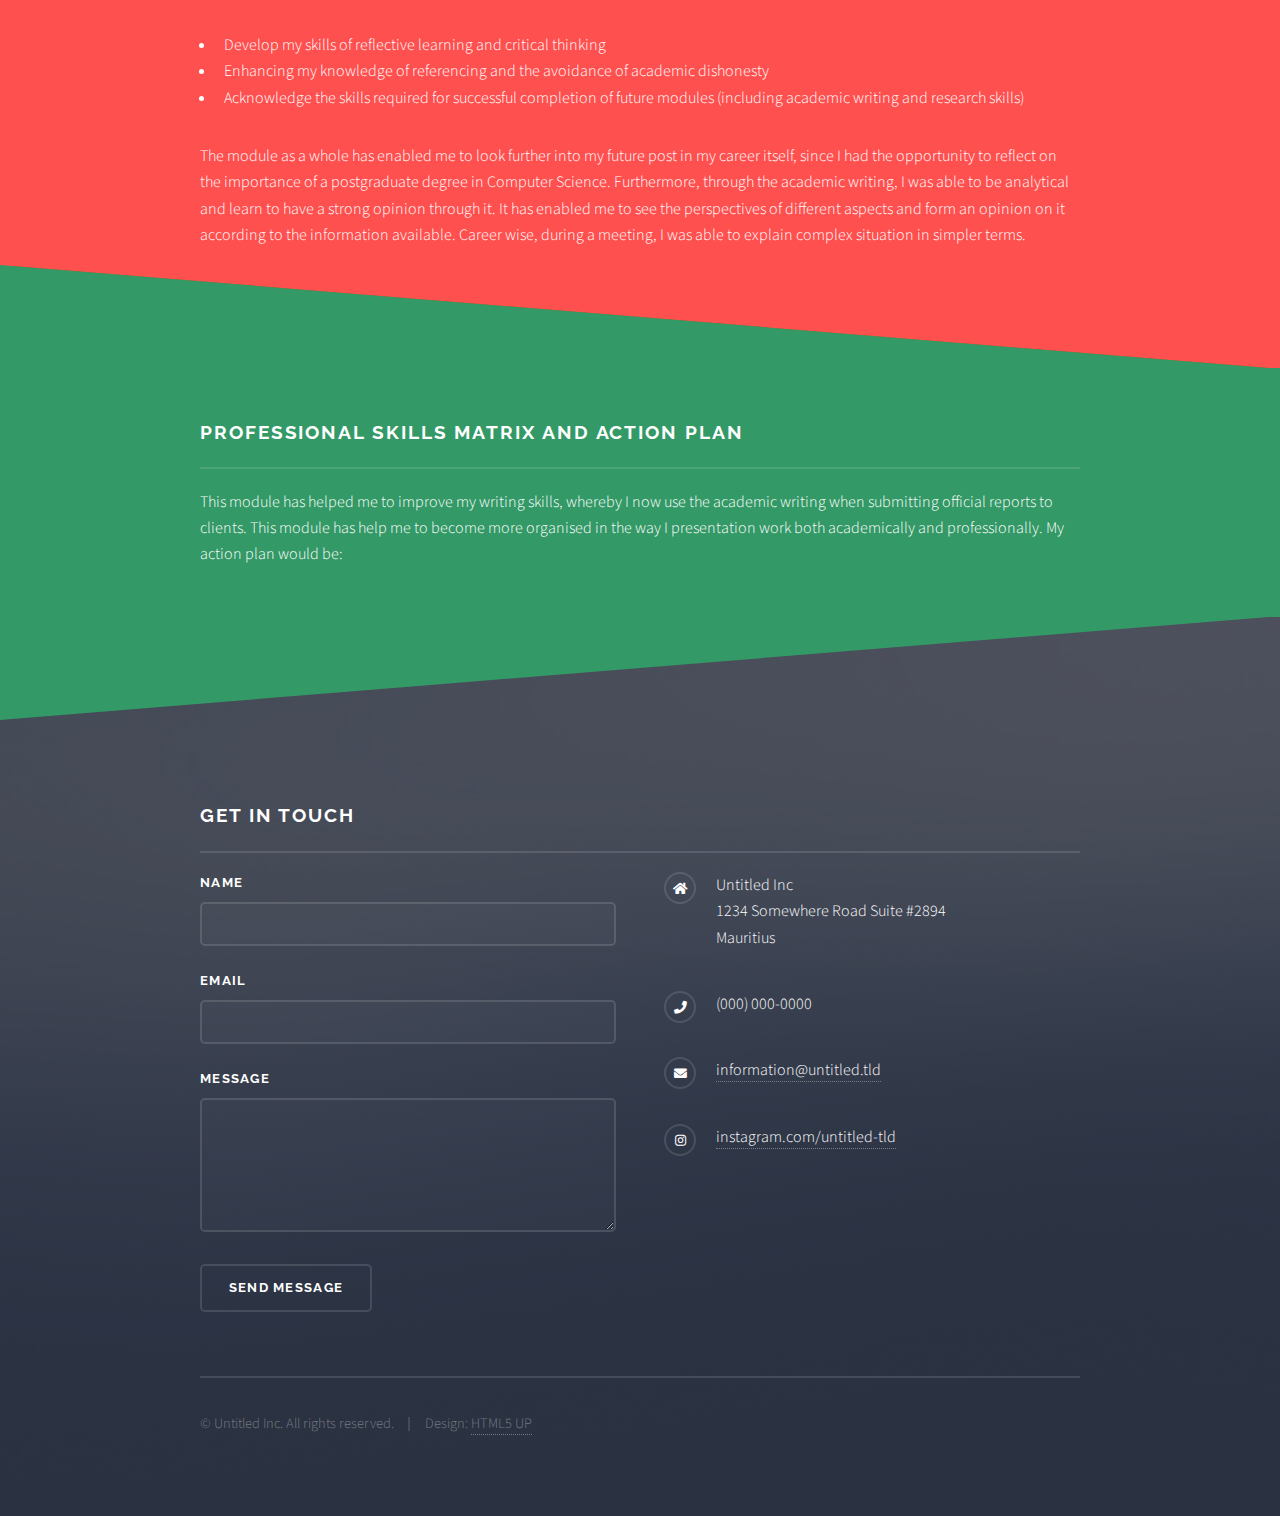
==== commit 594b3b2f: "Update Module 1.html" ====
--- a/Module 1.html
+++ b/Module 1.html
@@ -32,9 +32,9 @@
 							<li><a href="About.html">About Me</a></li>
 							<li><a href="Module 1.html">Induction Computing</a></li>
 							<li><a href="Module 2.html">Launching into Cyber Security</a></li>
-							<li><a href="Module 3.html">Network and Information Security Management</a></li>
-							<li><a href="Module 4.html">Information Risk Management</a></li>
-							<li><a href="Module 5.html">Security Software Development</a></li>
+							<li><a href="Module 3.html">Information Risk Management</a></li>
+							<li><a href="Module 4.html">Security Software Development</a></li>
+							<li><a href="Module 5.html">Network and Information Security Management</a></li>
 							<li><a href="Module 6.html">The Human Factor</a></li>
 							<li><a href="Module 7.html">Secure Systems Architecture</a></li>
 							<li><a href="Module 8.html">Principles of Digital Forensics and Cyber Law</a></li>
@@ -97,12 +97,12 @@
 									<h2 class="major">Artefacts</h2>
 										<p>The continuous module assignment includes:</p>
 										<ol>
-										<li>Introduce yourself in the Student Lounge and Post in the Discussion Forum</li>
-										<li>Induction Assignment – Write an Essay on “Discuss the importance of a postgraduate degree in the Computer Science field” </br>
-										The two key learning outcomes, demonstrate:</li>
+										<a href="https://www.my-course.co.uk/mod/hsuforum/discuss.php?d=223429" target="_blank"> <li>Introduce yourself in the Student Lounge and Post in the Discussion Forum</li>  </a>
+										<a href="#" onclick="window.open('assignments/Module1Assignment1.pdf'); return true;"><li>Induction Assignment – Write an Essay on “Discuss the importance of a postgraduate degree in the Computer Science field”</li>  </a> </br>
+										The two key learning outcomes, demonstrate:
 										<ul>
-										<li>Demonstrate competencies in the use of the tools available to online learners</li>
-										<li>Demonstrate academic skills, e.g., essay/report writing, research techniques, referencing, reflective learning and critical thinking at a level commensurate with Postgraduate study</li>
+										<li> Competencies in the use of the tools available to online learners</li>
+										<li> Academic skills, e.g., essay/report writing, research techniques, referencing, reflective learning and critical thinking at a level commensurate with Postgraduate study</li>
 										</ul>
 									</ol>
 											<div class="container">
@@ -158,6 +158,8 @@
 										<li> Enhancing my knowledge of referencing and the avoidance of academic dishonesty </li>
 										<li> Acknowledge the skills required for successful completion of future modules (including academic writing and research skills) </li>
 										</ul>
+										
+										The module as a whole has enabled me to look further into my future post in my career itself, since I had the opportunity to reflect on the importance of a postgraduate degree in Computer Science. Furthermore, through the academic writing, I was able to be analytical and learn to have a strong opinion through it. It has enabled me to see the perspectives of different aspects and form an opinion on it according to the information available. Career wise, during a meeting, I was able to explain complex situation in simpler terms. 
 									
 									</div>
 								</div>
@@ -169,7 +171,7 @@
 									<!-- <a href="#" class="image"><img src="images/pic02.jpg" alt="" /></a> -->
 									<div class="content">
 										<h2 class="major">Professional skills matrix and action plan</h2>
-										<p>This module has helped me to improve my writing skills, whereby I now use the academic writing when submitting official reports to clients.</p>
+										<p>This module has helped me to improve my writing skills, whereby I now use the academic writing when submitting official reports to clients. This module has help me to become more organised in the way I presentation work both academically and professionally. My action plan would be:  </p>
 											
 									</div>
 								</div>
--- a/assets/css/main.css
+++ b/assets/css/main.css
@@ -27,7 +27,8 @@
 
 article, aside, details, figcaption, figure,
 footer, header, hgroup, menu, nav, section {
-	display: block;}
+	/* display: block; */
+	}
 
 body {
 	line-height: 1;
@@ -99,8 +100,9 @@
 	}
 
 	body {
-		background-color: #2e3141;
-		background-image: linear-gradient(to top, rgba(46, 49, 65, 0.8), rgba(46, 49, 65, 0.8)), url("../../images/bg.jpg");
+		background-color: #cc5200;
+		/* background-image: linear-gradient(to top, rgba(46, 49, 65, 0.8), rgba(46, 49, 65, 0.8)), url("../../images/bg.jpg"); */
+		/* background-image: linear-gradient(to top, rgba(46, 49, 65, 0.8), rgba(46, 49, 65, 0.8)); */
 		background-size: auto,
  cover;
 		background-attachment: fixed,
@@ -3236,6 +3238,10 @@
 	}
 
 	#menu {
+		-moz-transition: -moz-transform 0.35s ease, opacity 0.35s ease, visibility 0.35s;
+		-webkit-transition: -webkit-transform 0.35s ease, opacity 0.35s ease, visibility 0.35s;
+		-ms-transition: -ms-transform 0.35s ease, opacity 0.35s ease, visibility 0.35s;
+		transition: transform 0.35s ease, opacity 0.35s ease, visibility 0.35s;
 		-moz-align-items: center;
 		-webkit-align-items: center;
 		-ms-align-items: center;
@@ -3249,116 +3255,143 @@
 		-ms-justify-content: center;
 		justify-content: center;
 		pointer-events: none;
-		-moz-transition: opacity 0.35s ease, visibility 0.35s;
-		-webkit-transition: opacity 0.35s ease, visibility 0.35s;
-		-ms-transition: opacity 0.35s ease, visibility 0.35s;
-		transition: opacity 0.35s ease, visibility 0.35s;
-		-moz-user-select: none;
-		-webkit-user-select: none;
-		-ms-user-select: none;
-		user-select: none;
-		-webkit-tap-highlight-color: rgba(0, 0, 0, 0);
-		background: rgba(46, 49, 65, 0.8);
-		cursor: default;
+		background: rgba(36, 41, 67, 0.9);
+		box-shadow: none;
 		height: 100%;
 		left: 0;
 		opacity: 0;
+		overflow: hidden;
+		padding: 3em 2em;
 		position: fixed;
-		text-align: center;
 		top: 0;
 		visibility: hidden;
 		width: 100%;
+		z-index: 10002;
+		overflow-y: auto;
 	}
 
 		#menu .inner {
-			padding: 2.5em 1.5em 0.5em 1.5em ;
-			-moz-transform: translateY(0.5em);
-			-webkit-transform: translateY(0.5em);
-			-ms-transform: translateY(0.5em);
-			transform: translateY(0.5em);
-			-moz-transition: opacity 0.35s ease, -moz-transform 0.35s ease;
-			-webkit-transition: opacity 0.35s ease, -webkit-transform 0.35s ease;
-			-ms-transition: opacity 0.35s ease, -ms-transform 0.35s ease;
-			transition: opacity 0.35s ease, transform 0.35s ease;
+			-moz-transition: -moz-transform 0.35s ease-out, opacity 0.35s ease, visibility 0.35s;
+			-webkit-transition: -webkit-transform 0.35s ease-out, opacity 0.35s ease, visibility 0.35s;
+			-ms-transition: -ms-transform 0.35s ease-out, opacity 0.35s ease, visibility 0.35s;
+			transition: transform 0.35s ease-out, opacity 0.35s ease, visibility 0.35s;
+			-moz-transform: rotateX(20deg);
+			-webkit-transform: rotateX(20deg);
+			-ms-transform: rotateX(20deg);
+			transform: rotateX(20deg);
 			-webkit-overflow-scrolling: touch;
-			background: #4c5c96;
-			border-radius: 5px;
-			display: block;
 			max-width: 100%;
+			max-height: 100vh;
 			opacity: 0;
-			position: relative;
+			overflow: auto;
+			text-align: center;
+			visibility: hidden;
 			width: 18em;
 		}
 
-		#menu h2 {
-			border-bottom: solid 2px rgba(255, 255, 255, 0.125);
-			padding-bottom: 1em;
-		}
+		#menu .inner > :first-child {
+				margin-top: 2em;
+			}
+
+			#menu .inner > :last-child {
+				margin-bottom: 3em;
+			}
+
+		#menu ul {
+			margin: 0 0 1em 0;
+		}
+
+			#menu ul.links {
+				list-style: none;
+				padding: 0;
+			}
+
+				#menu ul.links > li {
+					padding: 0;
+				}
+
+					#menu ul.links > li > a:not(.button) {
+						border: 0;
+						border-top: solid 1px rgba(212, 212, 255, 0.1);
+						display: block;
+						font-size: 0.8em;
+						font-weight: 600;
+						letter-spacing: 0.25em;
+						line-height: 4em;
+						text-decoration: none;
+						text-transform: uppercase;
+					}
+
+					#menu ul.links > li > .button {
+						display: block;
+						margin: 0.5em 0 0 0;
+					}
+
+					#menu ul.links > li:first-child > a:not(.button) {
+						border-top: 0 !important;
+					}
 
 		#menu .close {
-			background-image: url("images/close.svg");
-			background-position: 75% 25%;
-			background-repeat: no-repeat;
-			background-size: 2em 2em;
+			-moz-transition: color 0.2s ease-in-out;
+			-webkit-transition: color 0.2s ease-in-out;
+			-ms-transition: color 0.2s ease-in-out;
+			transition: color 0.2s ease-in-out;
+			-webkit-tap-highlight-color: rgba(0, 0, 0, 0);
 			border: 0;
-			content: '';
+			cursor: pointer;
 			display: block;
 			height: 4em;
+			line-height: 4em;
 			overflow: hidden;
+			padding-right: 1.25em;
 			position: absolute;
 			right: 0;
-			text-align: center;
-			text-indent: 4em;
+			text-align: right;
+			text-indent: 8em;
 			top: 0;
-			width: 4em;
-		}
-
-		#menu .links {
-			list-style: none;
-			margin-bottom: 1.5em;
-			padding: 0;
-		}
-
-			#menu .links li {
-				padding: 0;
-			}
-
-				#menu .links li a {
-					border-radius: 5px;
-					border: 0;
-					display: block;
-					font-family: Raleway, Helvetica, sans-serif;
-					font-size: 0.8em;
-					font-weight: 200;
-					letter-spacing: 0.1em;
-					line-height: 1.85em;
-					padding: 0.75em 0;
-					text-transform: uppercase;
-				}
-
-					#menu .links li a:hover {
-						background: #45558d;
-					}
-
-		@media screen and (max-width: 736px) {
-
-			#menu .inner {
-				max-height: 100%;
-				overflow-y: auto;
-				overflow-x: hidden;
-			}
-
-				#menu .inner .close {
-					background-size: 1.5em 1.5em;
-				}
-
-		}
-
-	body.is-menu-visible #page-wrapper {
-		-moz-filter: blur(1.5px);
-		-webkit-filter: blur(1.5px);
-		-ms-filter: blur(1.5px);
-		filter: blur(1.5px);
+			vertical-align: middle;
+			white-space: nowrap;
+			width: 8em;
+		}
+
+			#menu .close:before, #menu .close:after {
+				-moz-transition: opacity 0.2s ease-in-out;
+				-webkit-transition: opacity 0.2s ease-in-out;
+				-ms-transition: opacity 0.2s ease-in-out;
+				transition: opacity 0.2s ease-in-out;
+				background-position: center;
+				background-repeat: no-repeat;
+				content: '';
+				display: block;
+				height: 4em;
+				position: absolute;
+				right: 0;
+				top: 0;
+				width: 4em;
+			}
+
+			#menu .close:before {
+				background-image: url("data:image/svg+xml;charset=utf8,%3Csvg xmlns='http://www.w3.org/2000/svg' xmlns:xlink='http://www.w3.org/1999/xlink' width='20px' height='20px' viewBox='0 0 20 20' zoomAndPan='disable'%3E%3Cstyle%3Eline %7B stroke: %23ffffff%3B stroke-width: 2%3B %7D%3C/style%3E%3Cline x1='0' y1='0' x2='20' y2='20' /%3E%3Cline x1='20' y1='0' x2='0' y2='20' /%3E%3C/svg%3E");
+			}
+
+			#menu .close:after {
+				background-image: url("data:image/svg+xml;charset=utf8,%3Csvg xmlns='http://www.w3.org/2000/svg' xmlns:xlink='http://www.w3.org/1999/xlink' width='20px' height='20px' viewBox='0 0 20 20' zoomAndPan='disable'%3E%3Cstyle%3Eline %7B stroke: %239bf1ff%3B stroke-width: 2%3B %7D%3C/style%3E%3Cline x1='0' y1='0' x2='20' y2='20' /%3E%3Cline x1='20' y1='0' x2='0' y2='20' /%3E%3C/svg%3E");
+				opacity: 0;
+			}
+
+			#menu .close:hover:after, #menu .close:active:after {
+				opacity: 1;
+			}
+
+	body.is-ie #menu {
+		background: rgba(42, 47, 74, 0.975);
+	}
+
+	body.is-menu-visible #wrapper {
+		-moz-filter: blur(0.5em);
+		-webkit-filter: blur(0.5em);
+		-ms-filter: blur(0.5em);
+		filter: blur(0.5em);
 	}
 
 	body.is-menu-visible #menu {
@@ -3368,11 +3401,12 @@
 	}
 
 		body.is-menu-visible #menu .inner {
-			-moz-transform: translateY(0);
-			-webkit-transform: translateY(0);
-			-ms-transform: translateY(0);
-			transform: translateY(0);
+			-moz-transform: none;
+			-webkit-transform: none;
+			-ms-transform: none;
+			transform: none;
 			opacity: 1;
+			visibility: visible;
 		}
 
 /* Banner */
@@ -3631,7 +3665,8 @@
 	}
 
 		.wrapper:before, .wrapper:after {
-			background-image: url("data:image/svg+xml;charset=utf8,%3Csvg xmlns='http://www.w3.org/2000/svg' width='100' height='100' viewBox='0 0 100 100' preserveAspectRatio='none'%3E%3Cpolygon points='0,100 100,0 100,100' style='fill:%232e3141%3B' /%3E%3C/svg%3E");
+			
+			background-image: url("data:image/svg+xml;charset=utf8,%3Csvg xmlns='http://www.w3.org/2000/svg' width='100' height='100' viewBox='0 0 100 100' preserveAspectRatio='none'%3E%3Cpolygon points='0,100 100,0 100,100' style='fill:rgb(153, 204, 255)' /%3E%3C/svg%3E");
 		}
 
 		.wrapper:before {
@@ -3707,7 +3742,7 @@
 		}
 
 			.wrapper.style3:before, .wrapper.style3:after {
-				background-image: url("data:image/svg+xml;charset=utf8,%3Csvg xmlns='http://www.w3.org/2000/svg' width='100' height='100' viewBox='0 0 100 100' preserveAspectRatio='none'%3E%3Cpolygon points='0,100 100,0 100,100' style='fill:%233d4051%3B' /%3E%3C/svg%3E");
+				/* background-image: url("data:image/svg+xml;charset=utf8,%3Csvg xmlns='http://www.w3.org/2000/svg' width='100' height='100' viewBox='0 0 100 100' preserveAspectRatio='none'%3E%3Cpolygon points='0,100 100,0 100,100' style='fill:%233d4051%3B' /%3E%3C/svg%3E"); */
 			}
 
 			.wrapper.style3:before {
@@ -3723,7 +3758,7 @@
 		}
 
 			.wrapper.style4:before, .wrapper.style4:after {
-				background-image: url("data:image/svg+xml;charset=utf8,%3Csvg xmlns='http://www.w3.org/2000/svg' width='100' height='100' viewBox='0 0 100 100' preserveAspectRatio='none'%3E%3Cpolygon points='0,100 100,0 100,100' style='fill:%23454858%3B' /%3E%3C/svg%3E");
+				/* background-image: url("data:image/svg+xml;charset=utf8,%3Csvg xmlns='http://www.w3.org/2000/svg' width='100' height='100' viewBox='0 0 100 100' preserveAspectRatio='none'%3E%3Cpolygon points='0,100 100,0 100,100' style='fill:%23454858%3B' /%3E%3C/svg%3E"); */
 			}
 
 			.wrapper.style4:before {
@@ -3739,7 +3774,7 @@
 		}
 
 			.wrapper.style5:before, .wrapper.style5:after {
-				background-image: url("data:image/svg+xml;charset=utf8,%3Csvg xmlns='http://www.w3.org/2000/svg' width='100' height='100' viewBox='0 0 100 100' preserveAspectRatio='none'%3E%3Cpolygon points='0,100 100,0 100,100' style='fill:%234d5060%3B' /%3E%3C/svg%3E");
+				/* background-image: url("data:image/svg+xml;charset=utf8,%3Csvg xmlns='http://www.w3.org/2000/svg' width='100' height='100' viewBox='0 0 100 100' preserveAspectRatio='none'%3E%3Cpolygon points='0,100 100,0 100,100' style='fill:%234d5060%3B' /%3E%3C/svg%3E"); */
 			}
 
 			.wrapper.style5:before {
@@ -3755,7 +3790,7 @@
 		}
 
 			.wrapper.style6:before, .wrapper.style6:after {
-				background-image: url("data:image/svg+xml;charset=utf8,%3Csvg xmlns='http://www.w3.org/2000/svg' width='100' height='100' viewBox='0 0 100 100' preserveAspectRatio='none'%3E%3Cpolygon points='0,100 100,0 100,100' style='fill:%23555867%3B' /%3E%3C/svg%3E");
+				/* background-image: url("data:image/svg+xml;charset=utf8,%3Csvg xmlns='http://www.w3.org/2000/svg' width='100' height='100' viewBox='0 0 100 100' preserveAspectRatio='none'%3E%3Cpolygon points='0,100 100,0 100,100' style='fill:%23555867%3B' /%3E%3C/svg%3E"); */
 			}
 
 			.wrapper.style6:before {
@@ -3767,19 +3802,19 @@
 			}
 
 		.wrapper.spotlight {
-			background-color: #4c5c96;
+			background-color: #0099ff;
 		}
 
 			.wrapper.spotlight:before, .wrapper.spotlight:after {
-				background-image: url("data:image/svg+xml;charset=utf8,%3Csvg xmlns='http://www.w3.org/2000/svg' width='100' height='100' viewBox='0 0 100 100' preserveAspectRatio='none'%3E%3Cpolygon points='0,100 100,0 100,100' style='fill:%234c5c96%3B' /%3E%3C/svg%3E");
+				background-image: url("data:image/svg+xml;charset=utf8,%3Csvg xmlns='http://www.w3.org/2000/svg' width='100' height='100' viewBox='0 0 100 100' preserveAspectRatio='none'%3E%3Cpolygon points='0,100 100,0 100,100' style='fill:rgb(0, 153, 255)' /%3E%3C/svg%3E");
 			}
 
 			.wrapper.spotlight:before {
-				box-shadow: inset 0 -1px 0 0 #4c5c96, 0 1px 0 0 #4c5c96;
+				box-shadow: inset 0 -1px 0 0 #0099ff, 0 1px 0 0 #0099ff;
 			}
 
 			.wrapper.spotlight:after {
-				box-shadow: inset 0 -1px 0 0 #4c5c96, 0 1px 0 0 #4c5c96;
+				box-shadow: inset 0 -1px 0 0 #0099ff, 0 1px 0 0 #0099ff;
 			}
 
 			.wrapper.spotlight .inner {
@@ -3844,67 +3879,67 @@
 				}
 
 			.wrapper.spotlight.style3 {
-				background-color: #3f4e85;
+				background-color: #ff5050;
 			}
 
 				.wrapper.spotlight.style3:before, .wrapper.spotlight.style3:after {
-					background-image: url("data:image/svg+xml;charset=utf8,%3Csvg xmlns='http://www.w3.org/2000/svg' width='100' height='100' viewBox='0 0 100 100' preserveAspectRatio='none'%3E%3Cpolygon points='0,100 100,0 100,100' style='fill:%233f4e85%3B' /%3E%3C/svg%3E");
+					background-image: url("data:image/svg+xml;charset=utf8,%3Csvg xmlns='http://www.w3.org/2000/svg' width='100' height='100' viewBox='0 0 100 100' preserveAspectRatio='none'%3E%3Cpolygon points='0,100 100,0 100,100' style='fill:rgb(255, 80, 80)' /%3E%3C/svg%3E");
 				}
 
 				.wrapper.spotlight.style3:before {
-					box-shadow: inset 0 -1px 0 0 #3f4e85, 0 1px 0 0 #3f4e85;
+					box-shadow: inset 0 -1px 0 0 #ff5050, 0 1px 0 0 #ff5050;
 				}
 
 				.wrapper.spotlight.style3:after {
-					box-shadow: inset 0 -1px 0 0 #3f4e85, 0 1px 0 0 #3f4e85;
+					box-shadow: inset 0 -1px 0 0 #ff5050, 0 1px 0 0 #ff5050;
 				}
 
 			.wrapper.spotlight.style4 {
-				background-color: #39477c;
+				background-color: #996633;
 			}
 
 				.wrapper.spotlight.style4:before, .wrapper.spotlight.style4:after {
-					background-image: url("data:image/svg+xml;charset=utf8,%3Csvg xmlns='http://www.w3.org/2000/svg' width='100' height='100' viewBox='0 0 100 100' preserveAspectRatio='none'%3E%3Cpolygon points='0,100 100,0 100,100' style='fill:%2339477c%3B' /%3E%3C/svg%3E");
+					background-image: url("data:image/svg+xml;charset=utf8,%3Csvg xmlns='http://www.w3.org/2000/svg' width='100' height='100' viewBox='0 0 100 100' preserveAspectRatio='none'%3E%3Cpolygon points='0,100 100,0 100,100' style='fill:rgb(153, 102, 51)' /%3E%3C/svg%3E");
 				}
 
 				.wrapper.spotlight.style4:before {
-					box-shadow: inset 0 -1px 0 0 #39477c, 0 1px 0 0 #39477c;
+					box-shadow: inset 0 -1px 0 0 #996633, 0 1px 0 0 #996633;
 				}
 
 				.wrapper.spotlight.style4:after {
-					box-shadow: inset 0 -1px 0 0 #39477c, 0 1px 0 0 #39477c;
+					box-shadow: inset 0 -1px 0 0 #996633, 0 1px 0 0 #996633;
 				}
 
 			.wrapper.spotlight.style5 {
-				background-color: #324072;
+				background-color: #336699;
 			}
 
 				.wrapper.spotlight.style5:before, .wrapper.spotlight.style5:after {
-					background-image: url("data:image/svg+xml;charset=utf8,%3Csvg xmlns='http://www.w3.org/2000/svg' width='100' height='100' viewBox='0 0 100 100' preserveAspectRatio='none'%3E%3Cpolygon points='0,100 100,0 100,100' style='fill:%23324072%3B' /%3E%3C/svg%3E");
+					background-image: url("data:image/svg+xml;charset=utf8,%3Csvg xmlns='http://www.w3.org/2000/svg' width='100' height='100' viewBox='0 0 100 100' preserveAspectRatio='none'%3E%3Cpolygon points='0,100 100,0 100,100' style='fill:rgb(51, 102, 153)' /%3E%3C/svg%3E");
 				}
 
 				.wrapper.spotlight.style5:before {
-					box-shadow: inset 0 -1px 0 0 #324072, 0 1px 0 0 #324072;
+					box-shadow: inset 0 -1px 0 0 #336699, 0 1px 0 0 #336699;
 				}
 
 				.wrapper.spotlight.style5:after {
-					box-shadow: inset 0 -1px 0 0 #324072, 0 1px 0 0 #324072;
+					box-shadow: inset 0 -1px 0 0 #336699, 0 1px 0 0 #336699;
 				}
 
 			.wrapper.spotlight.style6 {
-				background-color: #2d3a69;
+				background-color: #339966;
 			}
 
 				.wrapper.spotlight.style6:before, .wrapper.spotlight.style6:after {
-					background-image: url("data:image/svg+xml;charset=utf8,%3Csvg xmlns='http://www.w3.org/2000/svg' width='100' height='100' viewBox='0 0 100 100' preserveAspectRatio='none'%3E%3Cpolygon points='0,100 100,0 100,100' style='fill:%232d3a69%3B' /%3E%3C/svg%3E");
+					background-image: url("data:image/svg+xml;charset=utf8,%3Csvg xmlns='http://www.w3.org/2000/svg' width='100' height='100' viewBox='0 0 100 100' preserveAspectRatio='none'%3E%3Cpolygon points='0,100 100,0 100,100' style='fill:rgb(51, 153, 102)' /%3E%3C/svg%3E");
 				}
 
 				.wrapper.spotlight.style6:before {
-					box-shadow: inset 0 -1px 0 0 #2d3a69, 0 1px 0 0 #2d3a69;
+					box-shadow: inset 0 -1px 0 0 #339966, 0 1px 0 0 #339966;
 				}
 
 				.wrapper.spotlight.style6:after {
-					box-shadow: inset 0 -1px 0 0 #2d3a69, 0 1px 0 0 #2d3a69;
+					box-shadow: inset 0 -1px 0 0 #339966, 0 1px 0 0 #339966;
 				}
 
 		@media screen and (max-width: 980px) {
@@ -4155,154 +4190,94 @@
 
 	}
 	
-	
-	
-	/* css variables */
-:root {
-	--width-A: 100px;
-	--width-B: calc(var(--width-A) / 2);
-	--width-C: calc(50% - var(--width-B));
-	--color-1: #27f;
-	--color-1a: #05d;
-	--color-2: #eee;
-	--color-3: #ddd;
-	--color-4: #3b1;
-	--color-4a: #280;
-	--color-5: rgba(0,0,0,0.75);
-	--modal-width: 40vw;
-	--modal-calc: calc(var(--modal-width) / 2);
-	--modal-position-x: calc(50% - var(--modal-calc));
+
+.button {
+  font-size: 1em;
+  padding: 10px;
+  color: #fff;
+  border: 2px solid #06D85F;
+  border-radius: 20px/50px;
+  text-decoration: none;
+  cursor: pointer;
+  transition: all 0.3s ease-out;
 }
-
-/* global site styles */
-
-* {
-	margin: 0;
-	padding: 0;
-	/* outline: 1px solid red; */
+.button:hover {
+  background: #06D85F;
 }
 
-h1, h3, p, a {
-	font-family: Helvetica, sans-serif;
+.overlay {
+  position: absolute;
+  margin: 10px, auto;
+  top: 0;
+  bottom: 0;
+  left: 0;
+  right: 0;
+  font-size:13pt;
+  font-family: Raleway, Helvetica, sans-serif;
+  transition: opacity 500ms;
+  visibility: hidden;
+  opacity: 0;
 }
-
-/* buttons/links styles */
-
-.btn {
-	color: var(--color-2);
-	display: block;
-	font-weight: 600;
-	text-align: center;
-	text-decoration: none;
+#popup1:target {
+  visibility: visible;	
+  opacity: 1;
 }
-
-.btn-sm {
-	background-color: var(--color-5);
-	border-radius: 50%;
-	display: block;
-	padding: 5px 10px;
-	position: absolute;
-	top: 5px;
-	right: 5px;
+#popup2:target {
+  visibility: visible;	
+  opacity: 1;
 }
-
-.btn-std {
-	border-radius: 5px;
-	padding: 10px 20px;
-	width: var(--width-A);
-	transition: 1s ease-in;
+#popup3:target {
+  visibility: visible;	
+  opacity: 1;
 }
-
-.btn-std:hover {
-	transition: 1s ease-out;
+#popup4:target {
+  visibility: visible;	
+  opacity: 1;
 }
-
-.mt-link{
-	/* background-color: var(--color-1); */
-	margin: 20px var(--width-C) 0;
+#popup5:target {
+  visibility: visible;	
+  opacity: 1;
 }
-
-.mt-link:hover {
-	background-color: var(--color-1a);
+.popup {
+  margin: 20px auto;
+  padding: 20px;
+  background: rgb(255, 153, 51);
+  border-radius: 5px;
+  width: 95%;
+  height:95%;
+  position: relative;
+  transition: all 5s ease-in-out;
+  overflow:auto;
 }
 
-.mb-link {
-	background-color: var(--color-4);
+.popup h2 {
+  margin-top: 0;
+  color: #333;
+  font-family: Tahoma, Arial, sans-serif;
 }
-
-.mb-link:hover {
-	background-color: var(--color-4a);
+.popup .close {
+  position: absolute;
+  top: 20px;
+  right: 30px;
+  transition: all 200ms;
+  font-size: 30px;
+  font-weight: bold;
+  text-decoration: none;
+  color: #333;
 }
-
-/* site markup */
-
-.container {
-	margin: 20px auto;
-	max-width: 1200px;
+.popup .close:hover {
+  color: #06D85F;
 }
-
-.main-header, .random-text-header {
-	margin: 20px 0;
-	text-align: center;
+.popup .content {
+  max-height: 90%;
+  overflow: auto;
 }
 
-.random-text-header {
-	margin: 20px 0 5px;
+@media screen and (max-width: 700px){
+  .box{
+    width: 70%;
+  }
+  .popup{
+    width: 70%;
+  }
 }
-
-/* modal markup */
-
-.modal-page {
-	/* background-color: var(--color-5); */
-	display: none;
-	position: fixed;
-	left: 0;
-	top: 0;
-	height: 100%;
-	width: 100%;
-	overflow-y: auto;
-}
-
-.modal-wrapper {
-	background-color: var(--color-3);
-	border-radius: 10px;
-	position: absolute;
-	left: var(--modal-position-x);
-	padding: 1%;
-	width: var(--modal-width);
-}
-
-.modal-header {
-	text-align: center;
-	margin-bottom: 20px;
-}
-
-.modal-body {
-	margin: 10px 5px;
-}
-
-.modal-text {
-	padding: 10px;
-	text-align: justify;
-}
-
-/* modal show and hide */
-
-#modal-1:target {
-	display: block;
-}
-
-/* modal animation */
-
-.modal-wrapper {
-	top: -20vh;
-	animation: show 1s ease-out forwards;
-}
-
-@keyframes show {
-	0% { opacity: 0; transform: scaleX(0.05)}
-	50% { transform: translateY(55vh) scaleY(0.8); }
-	75% { transform: translateY(40vh) scaleY(1.2); }
-	90% { transform: translateY(50vh) scaleY(1) scaleX(1); }
-	100% { transform: translateY(45vh); opacity: 1; }
-}
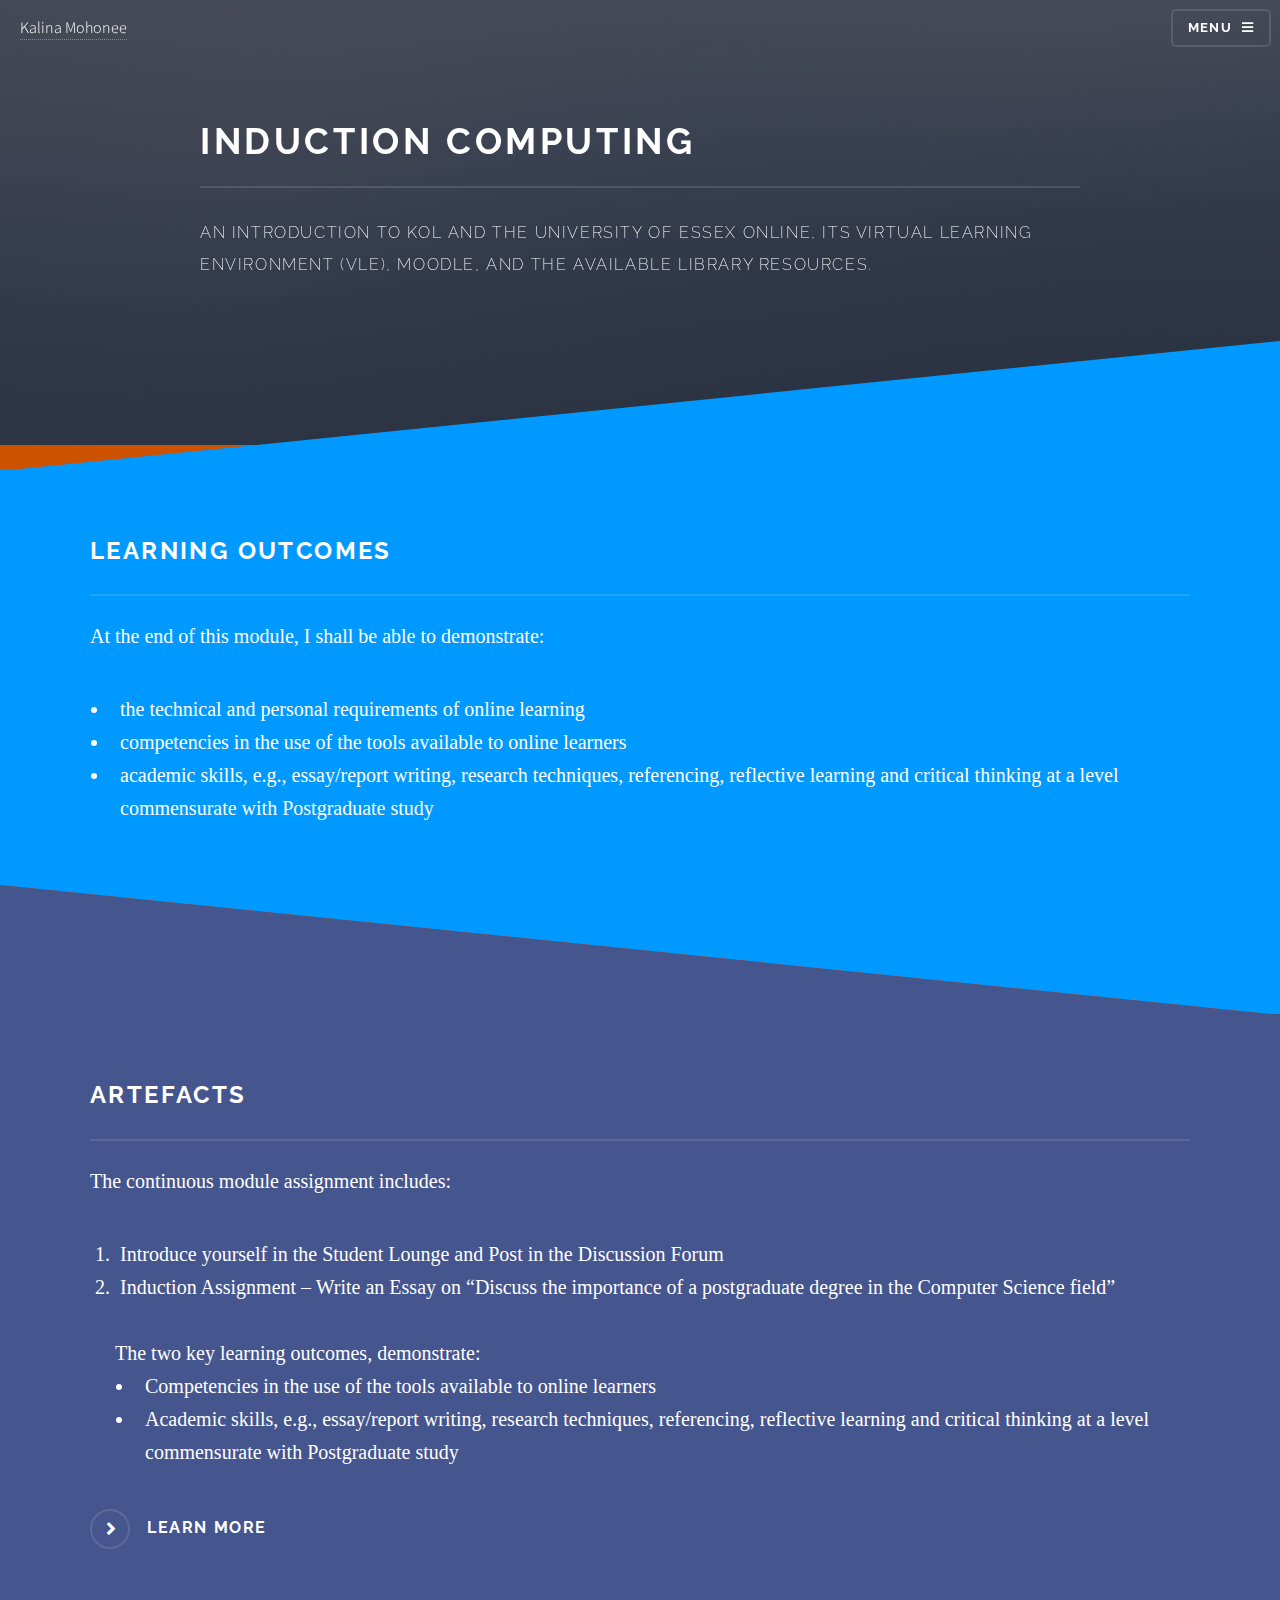
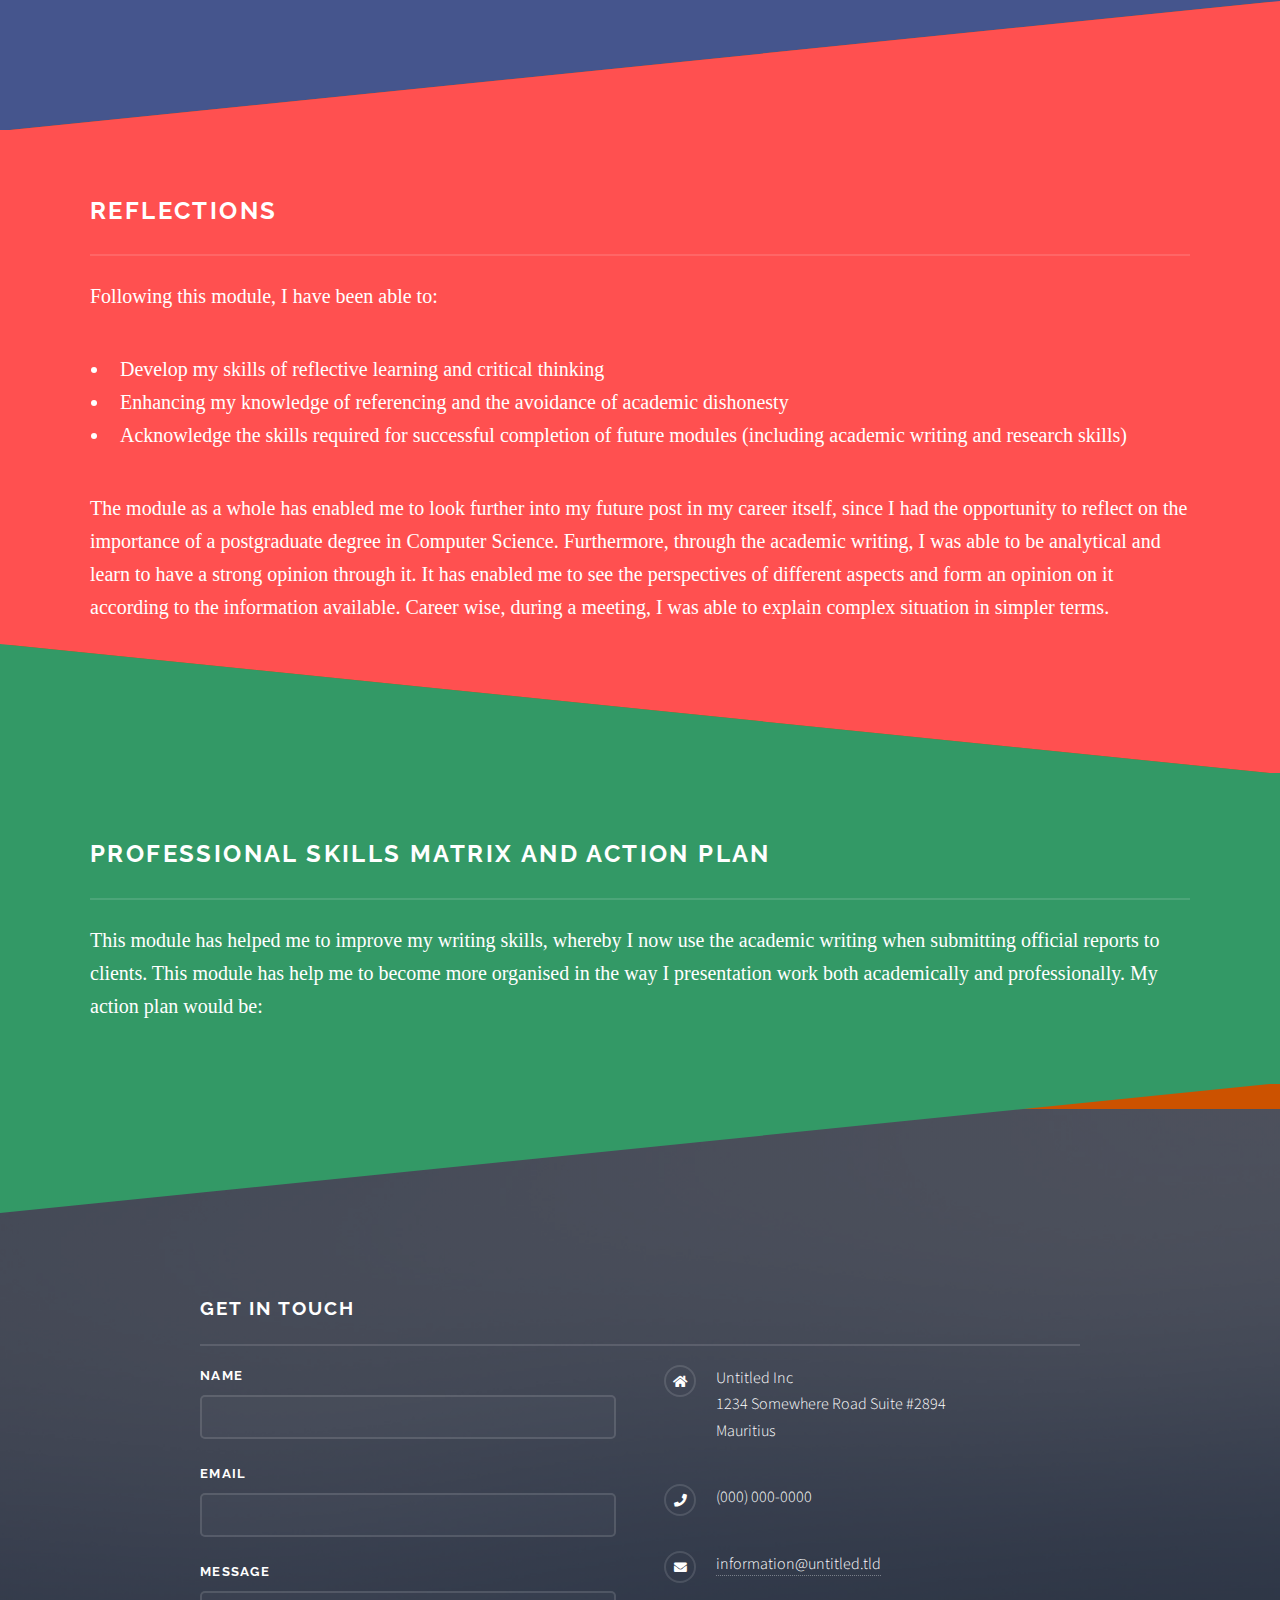
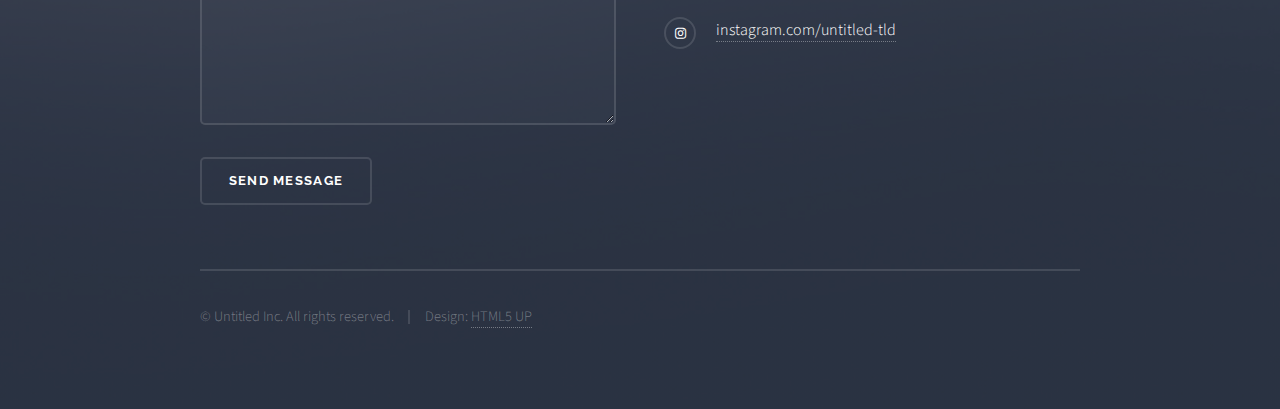
==== commit cda22b6a: "Update Module 1.html" ====
--- a/Module 1.html
+++ b/Module 1.html
@@ -114,7 +114,7 @@
 										<div class="popup">
 
 											<h2 class="modal-header">Feedback Obtained</h2>
-											<a class="close" href="#">&times;</a>
+											<a class="close" href="Module 1.html">&times;</a>
 											<div class="content">
 												Overall this was a good attempt at the induction assignment, which has earned you a pass mark. Please see below some general feedback which I hope you find useful.
 												
--- a/assets/css/main.css
+++ b/assets/css/main.css
@@ -3662,6 +3662,7 @@
 		background-color: #2e3141;
 		margin: 6.5em 0;
 		position: relative;
+		
 	}
 
 		.wrapper:before, .wrapper:after {
@@ -3723,6 +3724,7 @@
 
 		.wrapper.style2 {
 			background-color: #353849;
+			
 		}
 
 			.wrapper.style2:before, .wrapper.style2:after {
@@ -3803,6 +3805,10 @@
 
 		.wrapper.spotlight {
 			background-color: #0099ff;
+			font-family: Candara; 
+			font-size: 20px;
+
+			
 		}
 
 			.wrapper.spotlight:before, .wrapper.spotlight:after {
@@ -3830,6 +3836,7 @@
 				-webkit-flex-direction: row;
 				-ms-flex-direction: row;
 				flex-direction: row;
+				
 			}
 
 			.wrapper.spotlight .image {
@@ -3848,6 +3855,7 @@
 			.wrapper.spotlight .content {
 				width: 100%;
 				-ms-flex: 2;
+				
 			}
 
 			.wrapper.spotlight:nth-child(2n - 1) .inner {
@@ -3912,6 +3920,9 @@
 
 			.wrapper.spotlight.style5 {
 				background-color: #336699;
+				
+				
+		
 			}
 
 				.wrapper.spotlight.style5:before, .wrapper.spotlight.style5:after {
@@ -4241,7 +4252,7 @@
 .popup {
   margin: 20px auto;
   padding: 20px;
-  background: rgb(255, 153, 51);
+  background: rgb(204, 204, 255);
   border-radius: 5px;
   width: 95%;
   height:95%;
@@ -4260,17 +4271,43 @@
   top: 20px;
   right: 30px;
   transition: all 200ms;
-  font-size: 30px;
+  font-size: 50px;
   font-weight: bold;
   text-decoration: none;
   color: #333;
 }
 .popup .close:hover {
-  color: #06D85F;
+  color: #FF3333;
 }
+
 .popup .content {
   max-height: 90%;
   overflow: auto;
+  color: #404040;
+}
+.popup .content b{
+ 
+  color: #404040;
+}
+.popup .content a{
+	color: #343139;
+    text-decoration: none;
+	border-bottom: .125em solid #ff6407;
+	box-shadow: inset 0 -0.125em 0 #ff6407;
+	transition: box-shadow 270ms cubic-bezier(0.77, 0, 0.175, 1), color 270ms cubic-bezier(0.77, 0, 0.175, 1);
+}
+
+.popup .content a:hover {
+	box-shadow: inset 0 -1.125em 0 #ff6407;
+    color: #000;
+}
+
+.popup .content a:focus {
+    background: #fff;
+    outline: none;
+    background: #ff6407;
+    color: #fff;
+    box-shadow: 8px 8px 24px rgba(0, 0, 0, 0.2);
 }
 
 @media screen and (max-width: 700px){
@@ -4281,3 +4318,7 @@
     width: 70%;
   }
 }
+
+
+
+
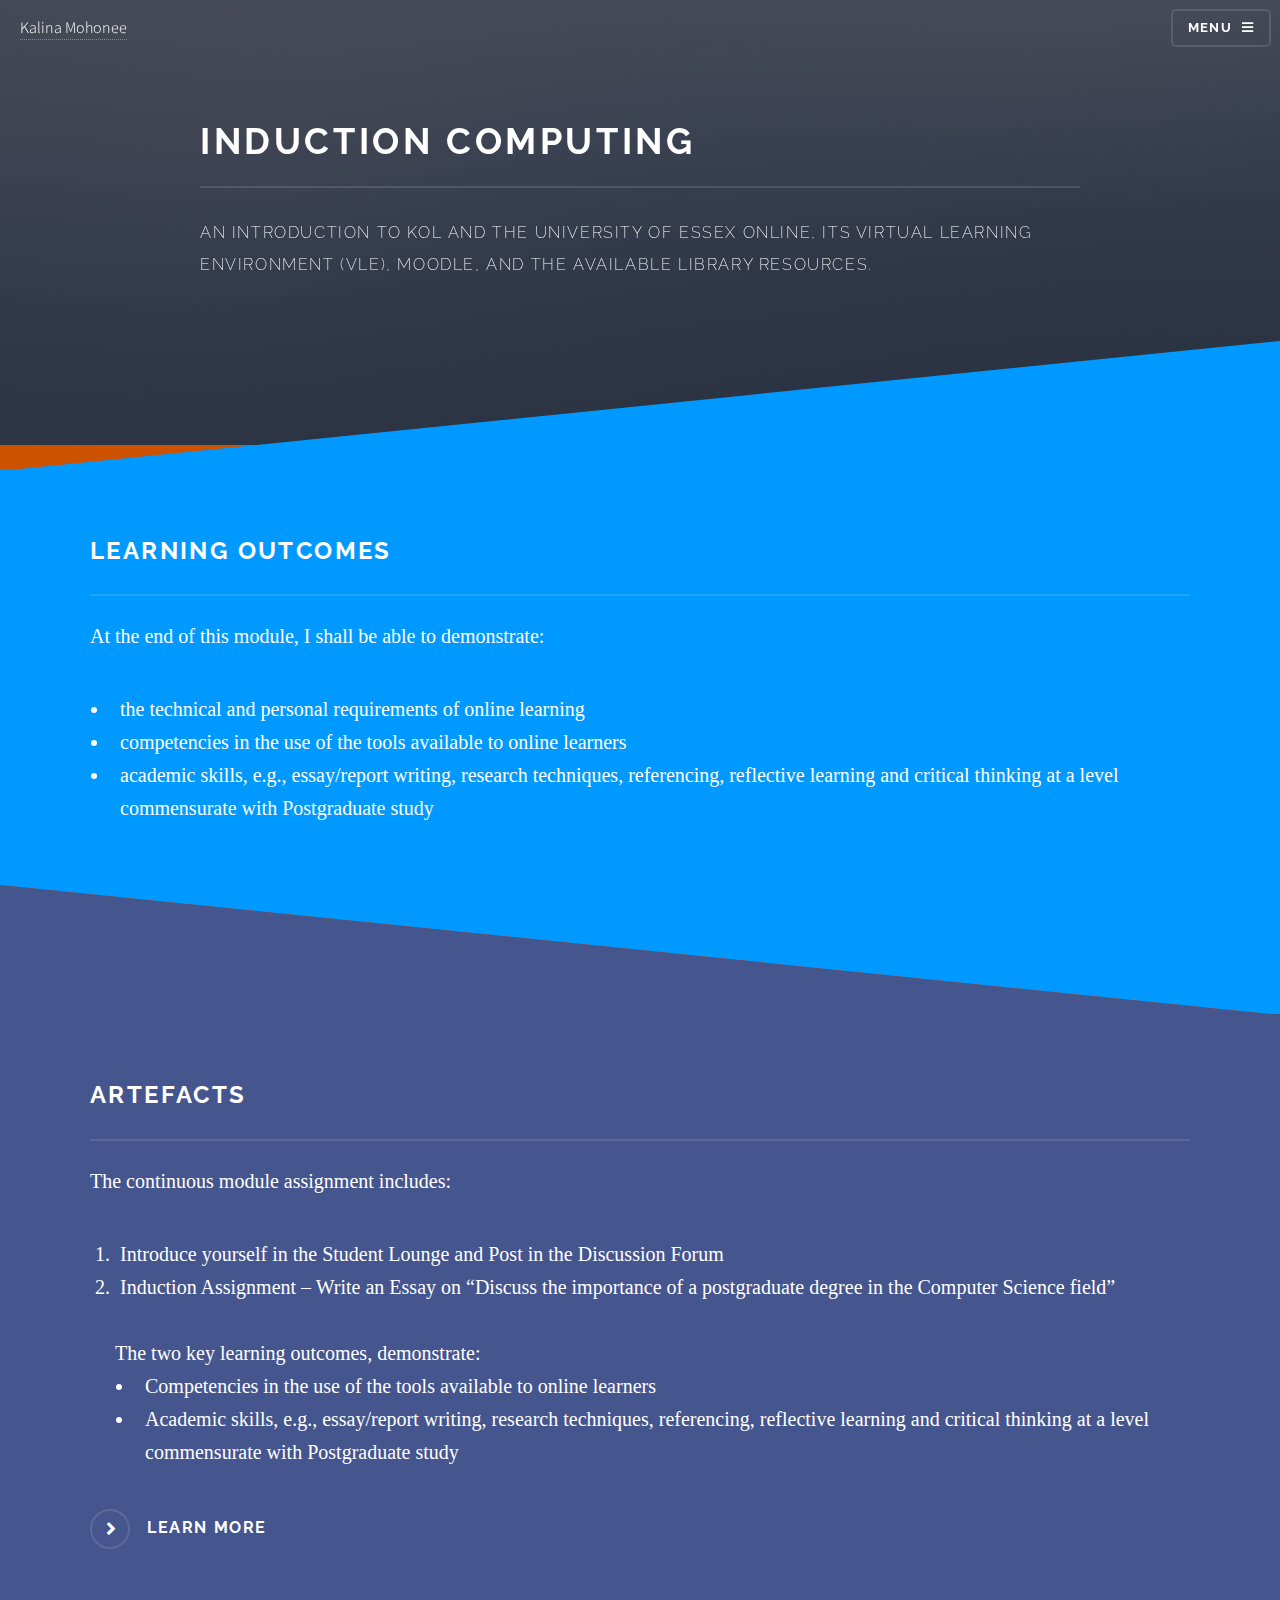
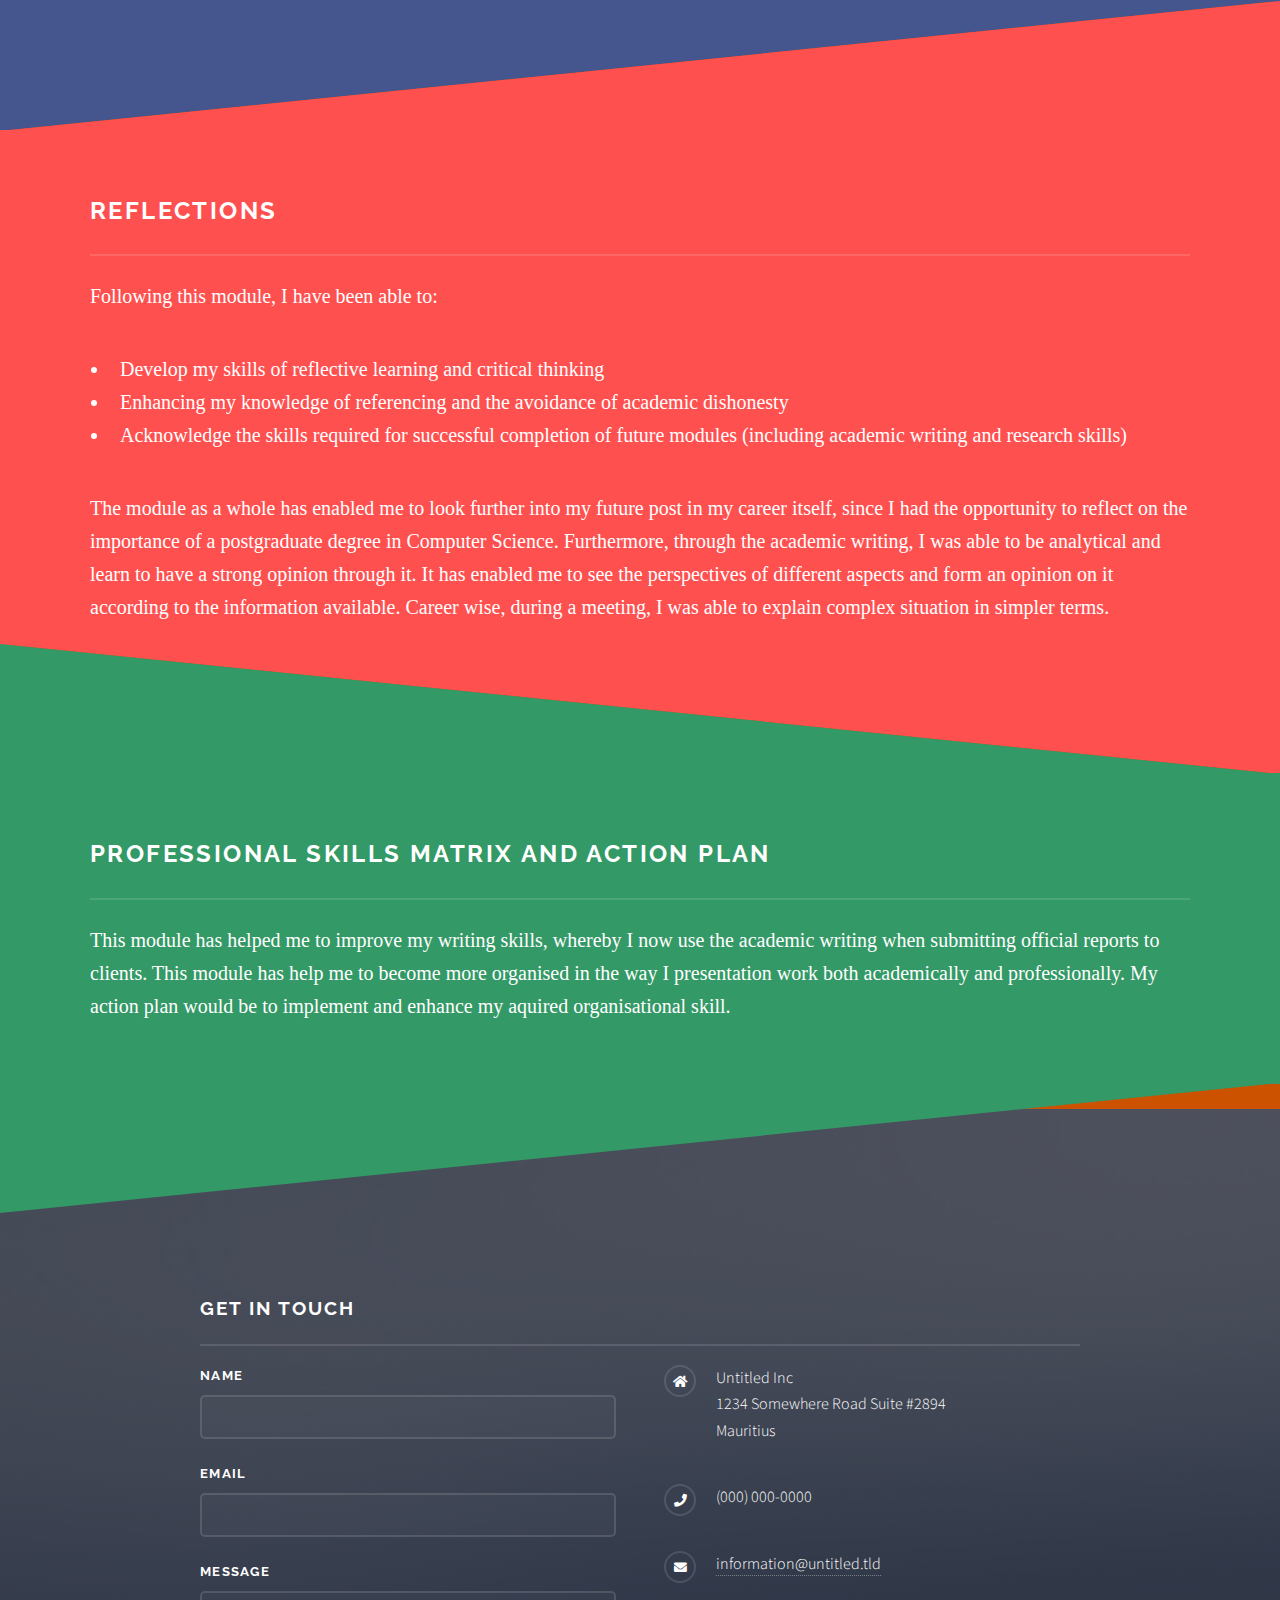
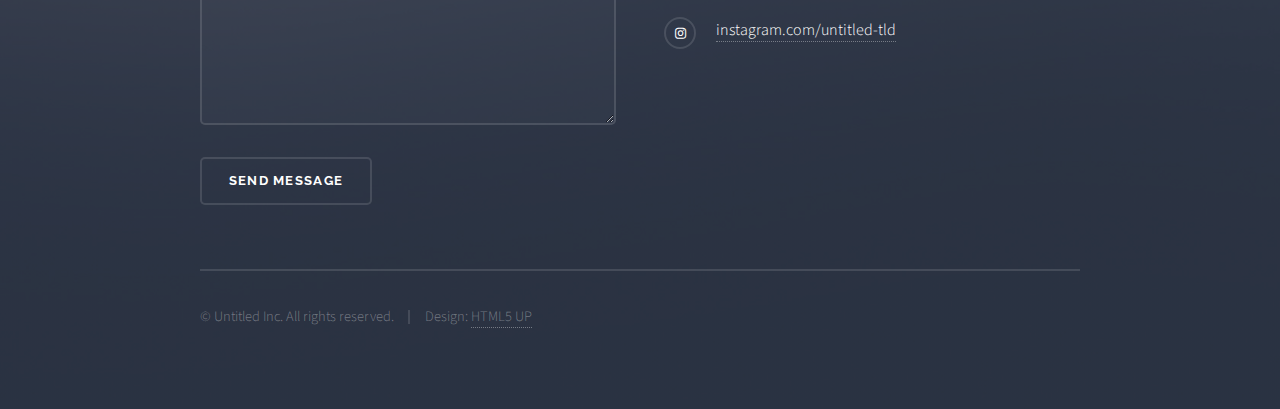
==== commit c10b8f28: "Update Module 1.html" ====
--- a/Module 1.html
+++ b/Module 1.html
@@ -171,7 +171,7 @@
 									<!-- <a href="#" class="image"><img src="images/pic02.jpg" alt="" /></a> -->
 									<div class="content">
 										<h2 class="major">Professional skills matrix and action plan</h2>
-										<p>This module has helped me to improve my writing skills, whereby I now use the academic writing when submitting official reports to clients. This module has help me to become more organised in the way I presentation work both academically and professionally. My action plan would be:  </p>
+										<p>This module has helped me to improve my writing skills, whereby I now use the academic writing when submitting official reports to clients. This module has help me to become more organised in the way I presentation work both academically and professionally. My action plan would be to implement and enhance my aquired organisational skill. </p>
 											
 									</div>
 								</div>
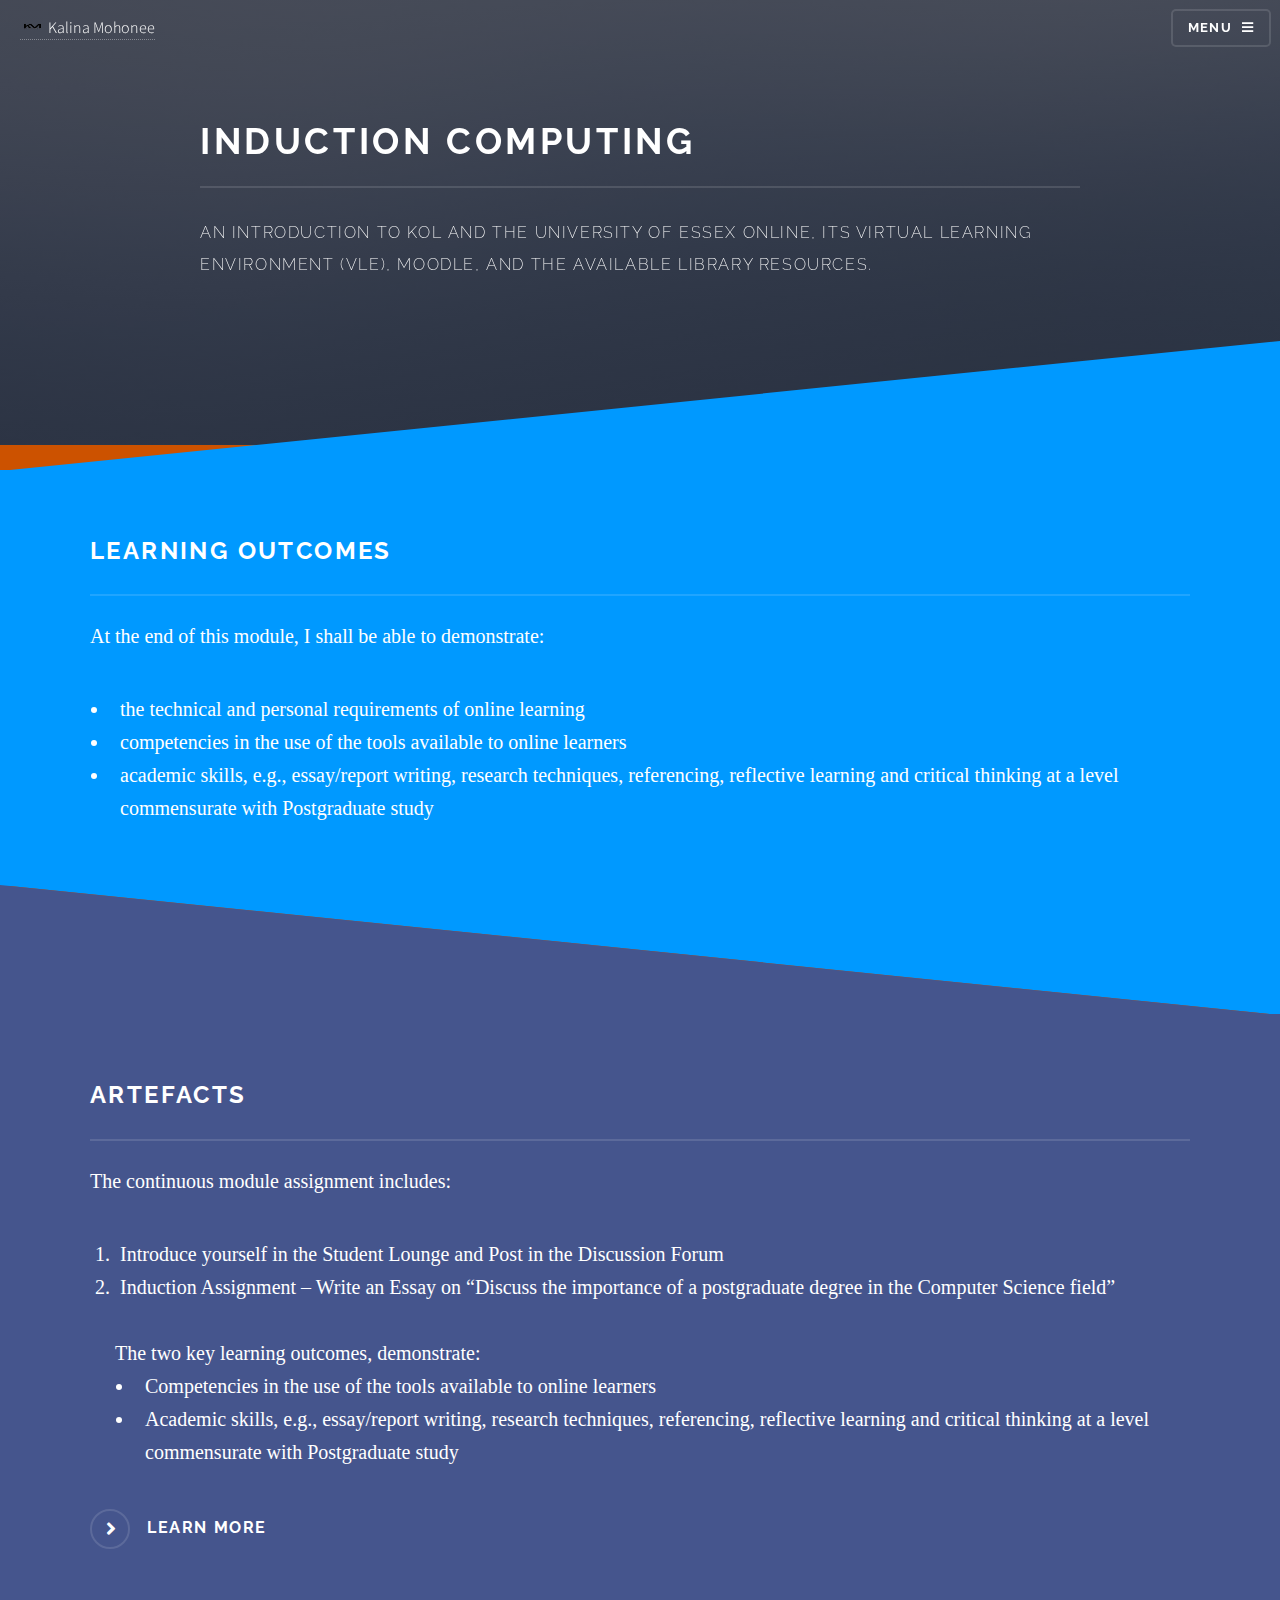
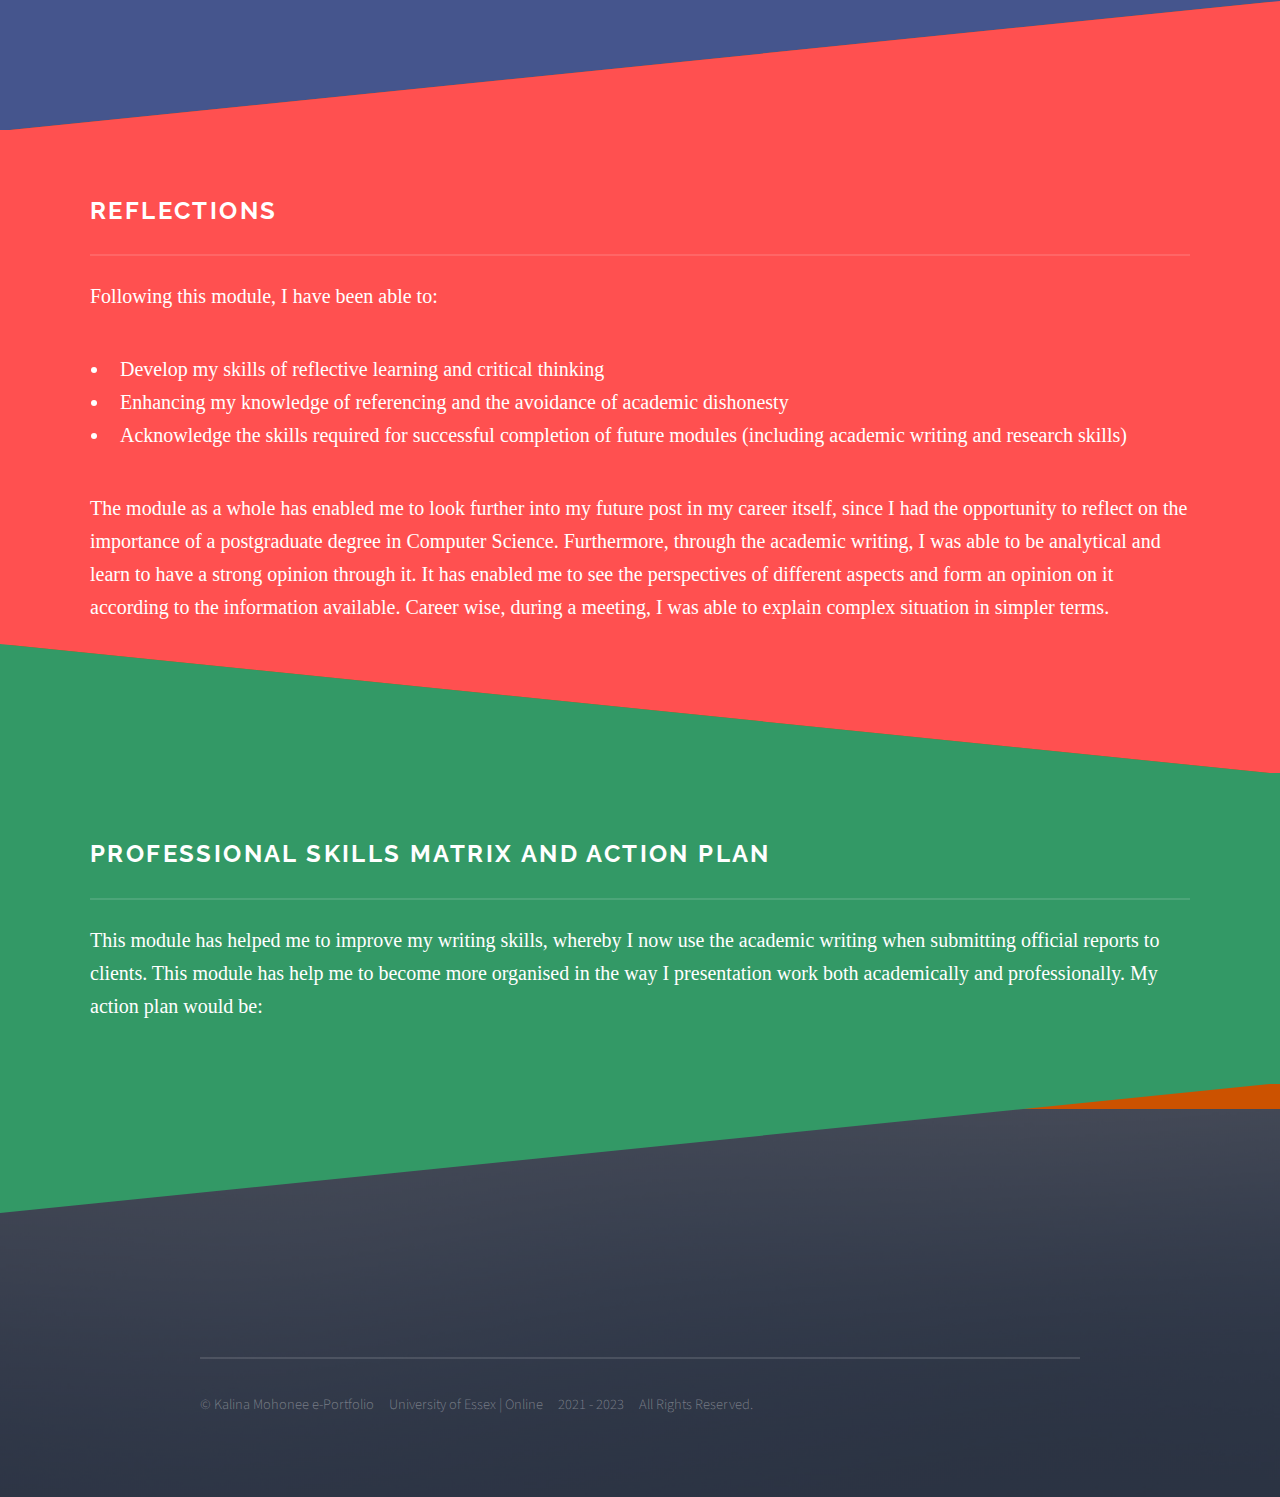
==== commit b8abbac2: "Add files via upload" ====
--- a/Module 1.html
+++ b/Module 1.html
@@ -7,6 +7,7 @@
 <html>
 	<head>
 		<title>Kalina Mohonee e-Portfolio</title>
+		<link rel="shortcut icon" href="logo.png" />
 		<meta charset="utf-8" />
 		<meta name="viewport" content="width=device-width, initial-scale=1, user-scalable=no" />
 		<link rel="stylesheet" href="assets/css/main.css" />
@@ -19,7 +20,7 @@
 
 				<!-- Header -->
 					<header id="header" class="alt style2">
-						<a href="index.html" class="logo"><span> Kalina Mohonee</span></a>
+						<a href="index.html" class="logo"><span><img width="25px" height="13px" src="logo.png" alt="" /> Kalina Mohonee</span></a>
 						<nav>
 							<a href="#menu">Menu</a>
 						</nav>
@@ -29,17 +30,16 @@
 					<nav id="menu">
 						<ul class="links">
 							<li><a href="index.html">Home</a></li>
-							<li><a href="About.html">About Me</a></li>
 							<li><a href="Module 1.html">Induction Computing</a></li>
 							<li><a href="Module 2.html">Launching into Cyber Security</a></li>
 							<li><a href="Module 3.html">Information Risk Management</a></li>
 							<li><a href="Module 4.html">Security Software Development</a></li>
 							<li><a href="Module 5.html">Network and Information Security Management</a></li>
 							<li><a href="Module 6.html">The Human Factor</a></li>
-							<li><a href="Module 7.html">Secure Systems Architecture</a></li>
-							<li><a href="Module 8.html">Principles of Digital Forensics and Cyber Law</a></li>
+							<li><a href="Module 7.html">Principles of Digital Forensics and Cyber Law</a></li>
+							<li><a href="Module 8.html">Secure Systems Architecture</a></li>
 							<li><a href="Module 9.html">Research Methods and Professional Practice</a></li>
-							<li><a href="Project.html">My MSc Cyber Security Project</a></li>
+							<li><a href="Module 10.html"><img src="new.gif" alt="" width="50px"/>My MSc Cyber Security Project</a></li>
 						</ul>
 						</nav>
 
@@ -104,12 +104,12 @@
 										<li> Competencies in the use of the tools available to online learners</li>
 										<li> Academic skills, e.g., essay/report writing, research techniques, referencing, reflective learning and critical thinking at a level commensurate with Postgraduate study</li>
 										</ul>
-									</ol>
-											<div class="container">
+										</ol>
+									<div class="container">
 										<a href="#popup1" class="special">Learn more</a>
 									</div><!-- container end -->
 
-									<div class="overlay" id="popup1">
+									<div class="overlay" id="popup1" tabindex="-1" role="dialog">
 
 										<div class="popup">
 
@@ -171,7 +171,7 @@
 									<!-- <a href="#" class="image"><img src="images/pic02.jpg" alt="" /></a> -->
 									<div class="content">
 										<h2 class="major">Professional skills matrix and action plan</h2>
-										<p>This module has helped me to improve my writing skills, whereby I now use the academic writing when submitting official reports to clients. This module has help me to become more organised in the way I presentation work both academically and professionally. My action plan would be to implement and enhance my aquired organisational skill. </p>
+										<p>This module has helped me to improve my writing skills, whereby I now use the academic writing when submitting official reports to clients. This module has help me to become more organised in the way I presentation work both academically and professionally. My action plan would be:  </p>
 											
 									</div>
 								</div>
@@ -183,39 +183,10 @@
 				<!-- Footer -->
 					<section id="footer">
 						<div class="inner">
-							<h2 class="major">Get in touch</h2>
-							<form method="post" action="#">
-								<div class="fields">
-									<div class="field">
-										<label for="name">Name</label>
-										<input type="text" name="name" id="name" />
-									</div>
-									<div class="field">
-										<label for="email">Email</label>
-										<input type="email" name="email" id="email" />
-									</div>
-									<div class="field">
-										<label for="message">Message</label>
-										<textarea name="message" id="message" rows="4"></textarea>
-									</div>
-								</div>
-								<ul class="actions">
-									<li><input type="submit" value="Send Message" /></li>
-								</ul>
-							</form>
-							<ul class="contact">
-								<li class="icon solid fa-home">
-									Untitled Inc<br />
-									1234 Somewhere Road Suite #2894<br />
-									Mauritius
-								</li>
-								<li class="icon solid fa-phone">(000) 000-0000</li>
-								<li class="icon solid fa-envelope"><a href="#">information@untitled.tld</a></li>
-								<li class="icon brands fa-instagram"><a href="#">instagram.com/untitled-tld</a></li>
-							</ul>
-							<ul class="copyright">
-								<li>&copy; Untitled Inc. All rights reserved.</li><li>Design: <a href="http://html5up.net">HTML5 UP</a></li>
-							</ul>
+						<ul class="copyright">
+							
+						<li>&copy; Kalina Mohonee e-Portfolio &nbsp; &nbsp; University of Essex | Online &nbsp; &nbsp; 2021 - 2023 &nbsp; &nbsp; All Rights Reserved.</li>
+						</ul>
 						</div>
 					</section>
 
@@ -230,4 +201,4 @@
 			<script src="assets/js/main.js"></script>
 
 	</body>
-</html>
+</html>--- a/assets/css/main.css
+++ b/assets/css/main.css
@@ -4319,6 +4319,95 @@
   }
 }
 
-
-
-
+.test-border {
+    background-color: #339966;
+}
+
+.create {
+    padding:10px 20px;
+    position: relative;
+    display: inline-block;
+}
+
+.create:before {
+    content: ' ';
+    position: absolute;
+    top: 7px;
+    left: calc(20px / 2);
+    font-size: 10px;
+    width: 10px;
+    height: calc(100% - 2 * 10px);
+    border: 4px solid black;
+    border-right-color: transparent;
+}
+
+.create:hover:before {
+    animation: close_border 2s;
+    border-right-color: black;
+    width: calc(100% - 2 * 20px + 20px / 2);
+}
+
+@keyframes close_border {
+    0% { 
+        border-right-color: transparent;
+        width: 10px;
+    }
+    50% {
+        border-right-color: transparent;
+        width: calc(100% - 2 * 20px + 20px / 2);
+    }
+    100% {
+      border-right-color: black;
+      width: calc(100% - 2 * 20px + 20px / 2);
+  }
+}
+.flex-container {
+  display: flex;
+  flex-direction: row;
+}
+
+.flex-left {
+  width: 35%;
+  height: 100vh;
+  margin: 5px;
+  padding: 5px;
+  border: 2px solid red;
+}
+
+.flex-right {
+  width: 65%;
+  margin: 5px;
+  padding: 5px;
+  border: 2px solid green;
+}
+a.link {
+  text-decoration: none;
+  color: inherit;
+  outline: none;
+  transition: background-color .25s ease-out;
+  display: inline-block;
+  padding: 0 1px;
+  border-bottom: 0.2em solid #fff;
+  display:flex;
+  width:auto;
+  
+}
+a:hover {
+	 border-bottom: 0.2em solid #ccc;
+}
+
+ a.active {
+  background-color:#000;
+  border-bottom: 0.2em solid #000;
+}
+#flex-container .content {
+  margin-top:10px;
+}
+
+div[class*="content-"] { 
+  display:none;
+}
+
+div.active { 
+  display:block;
+}
